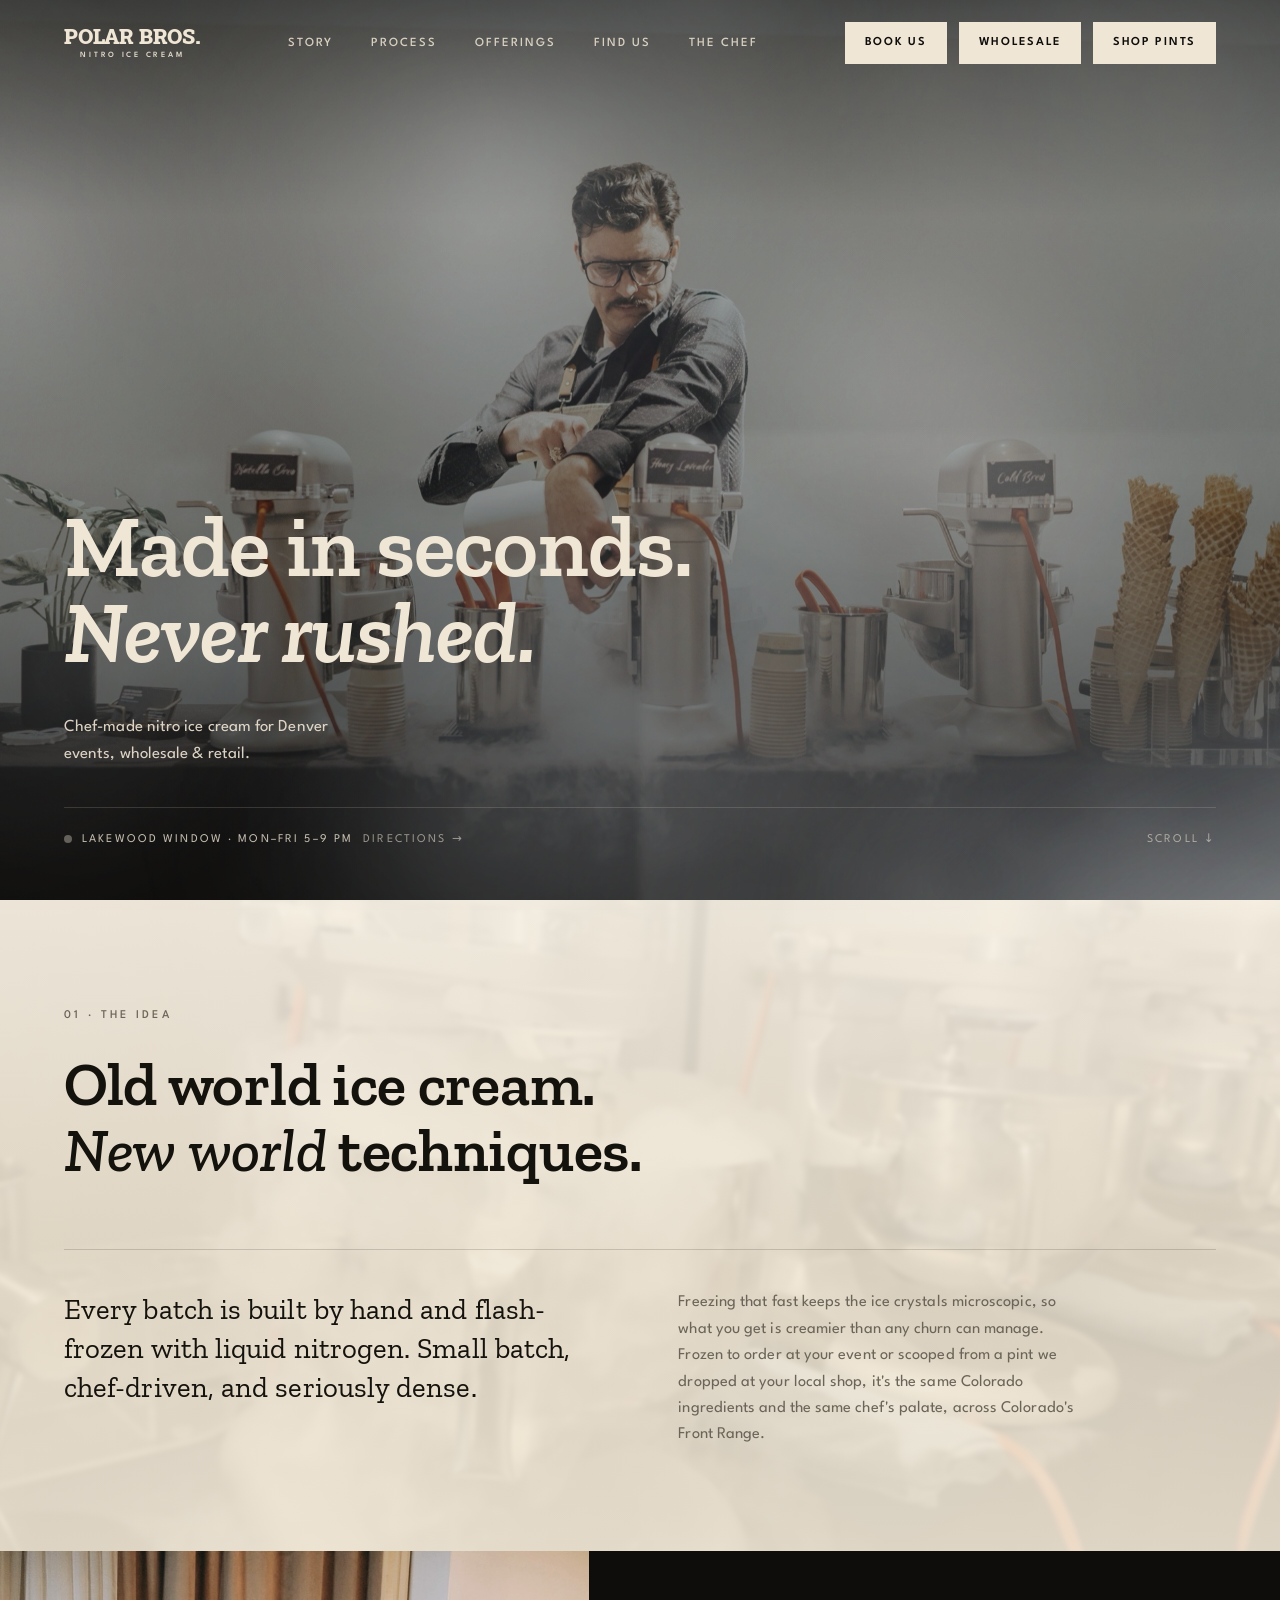
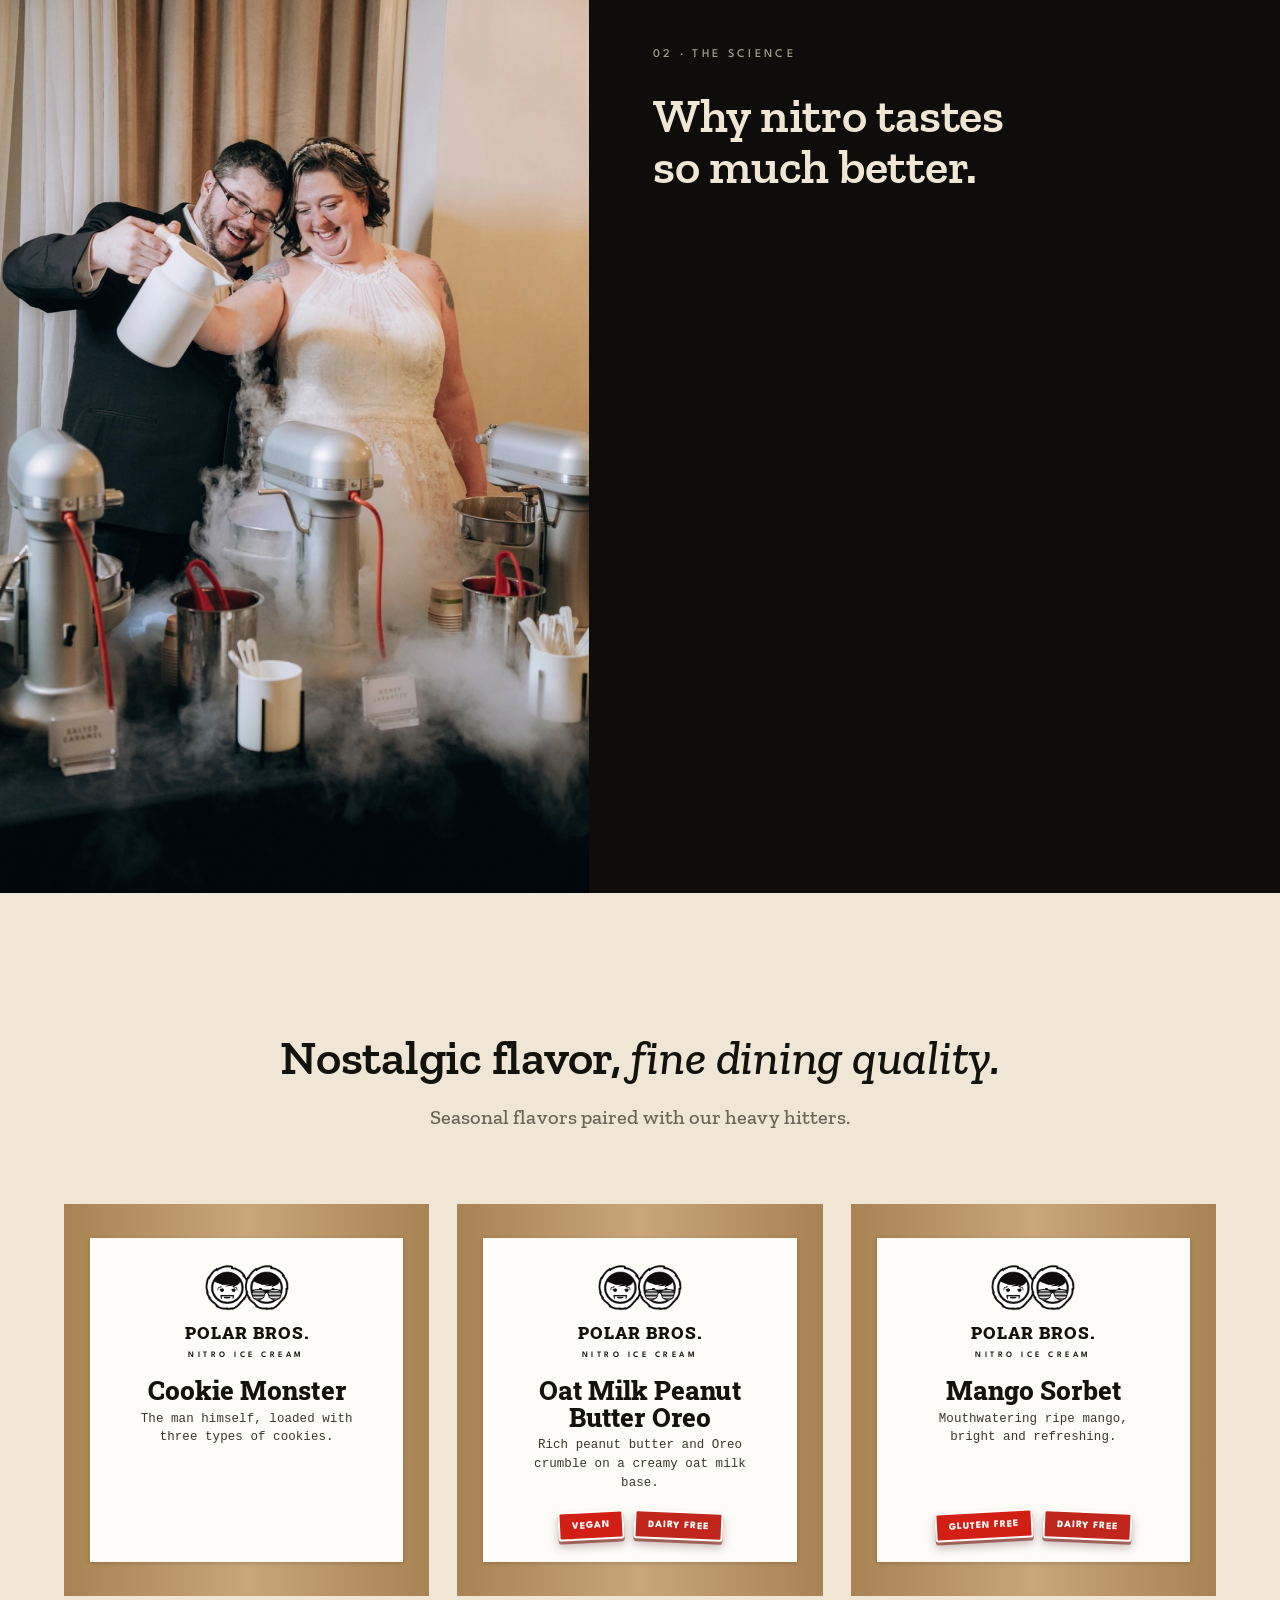
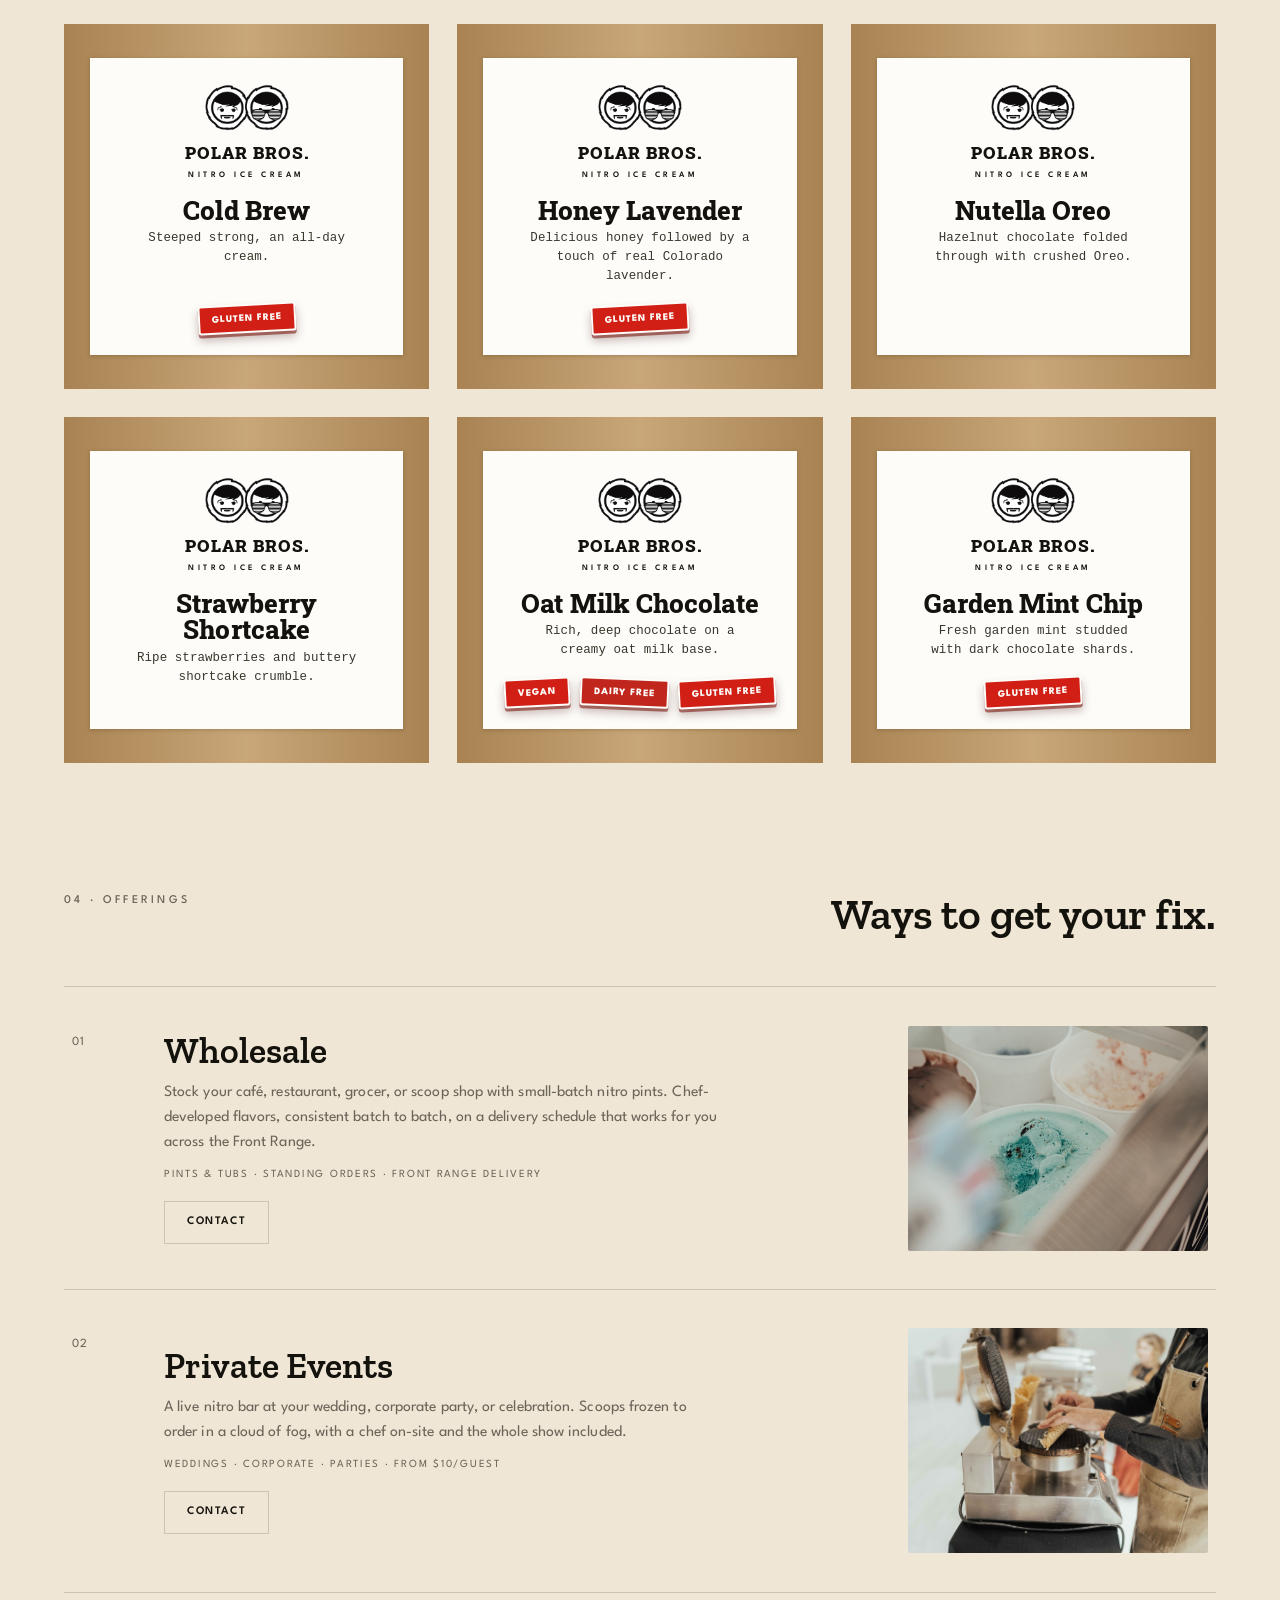
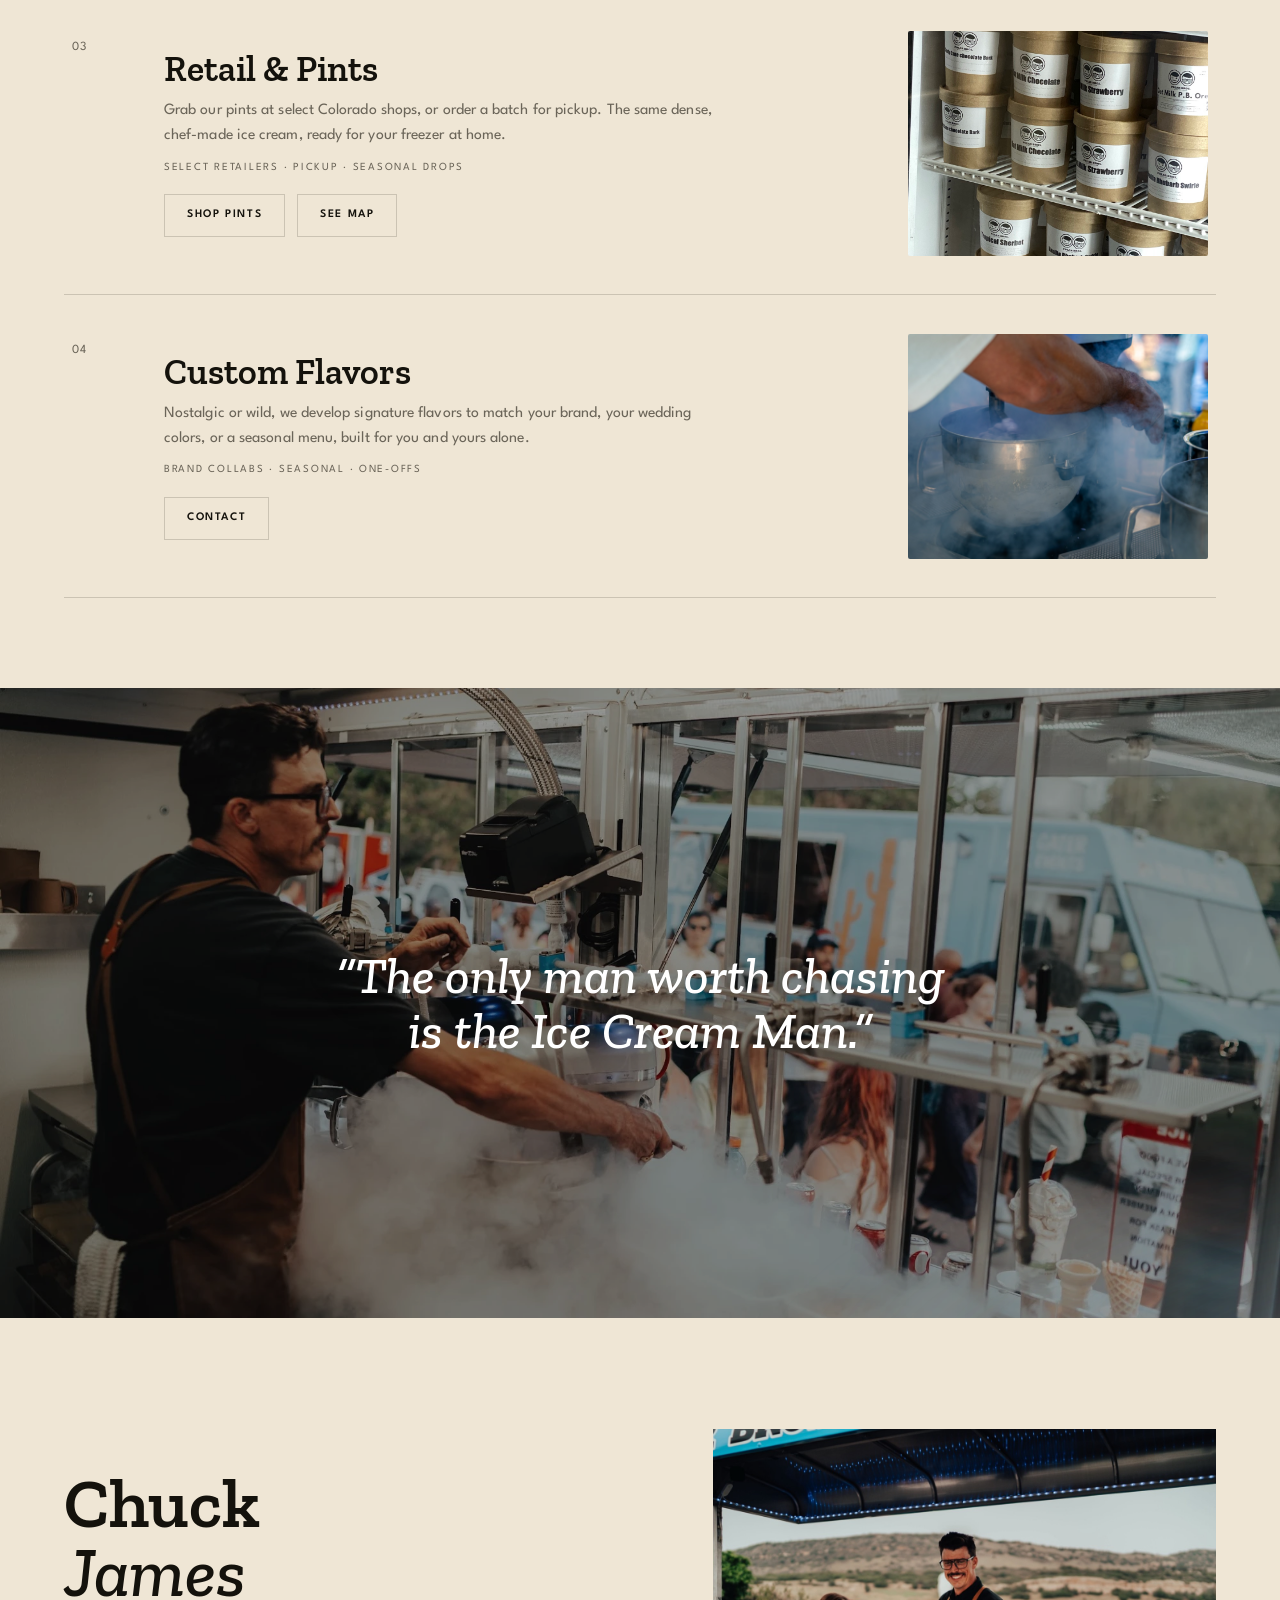
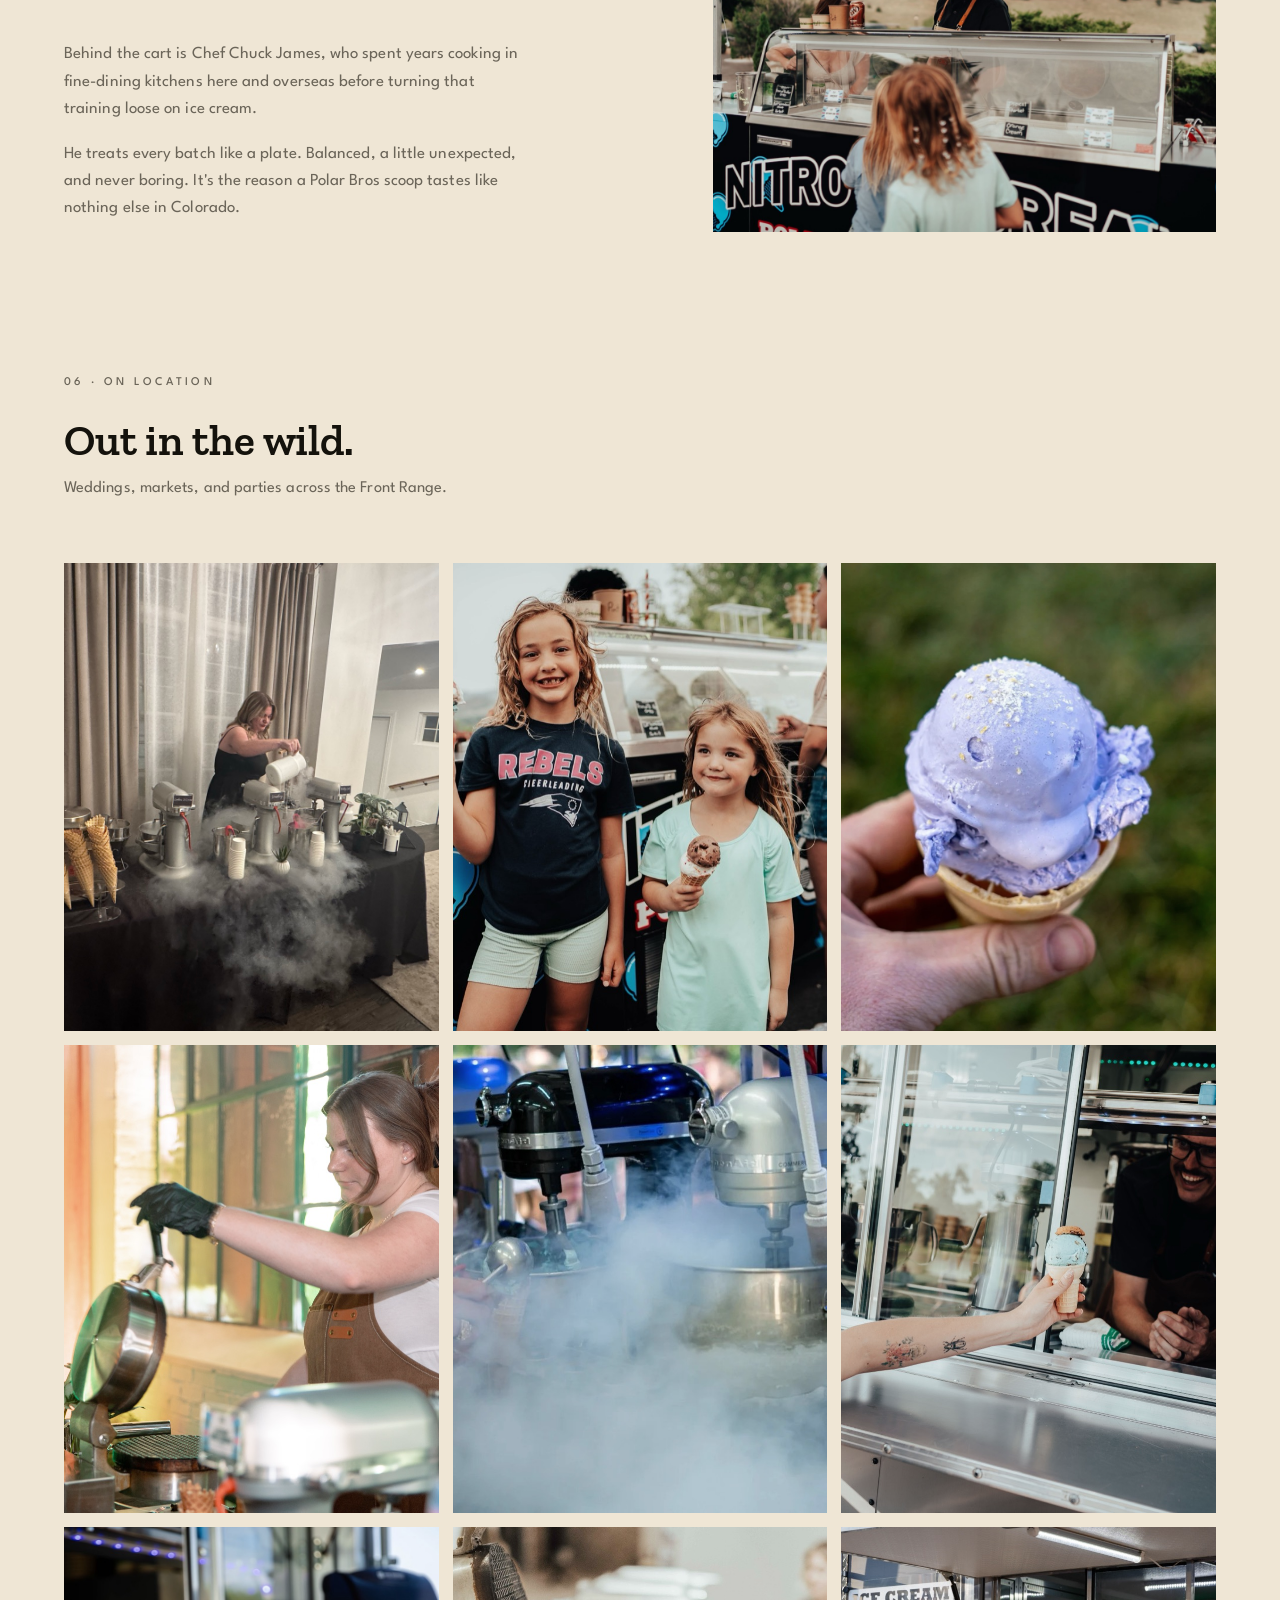
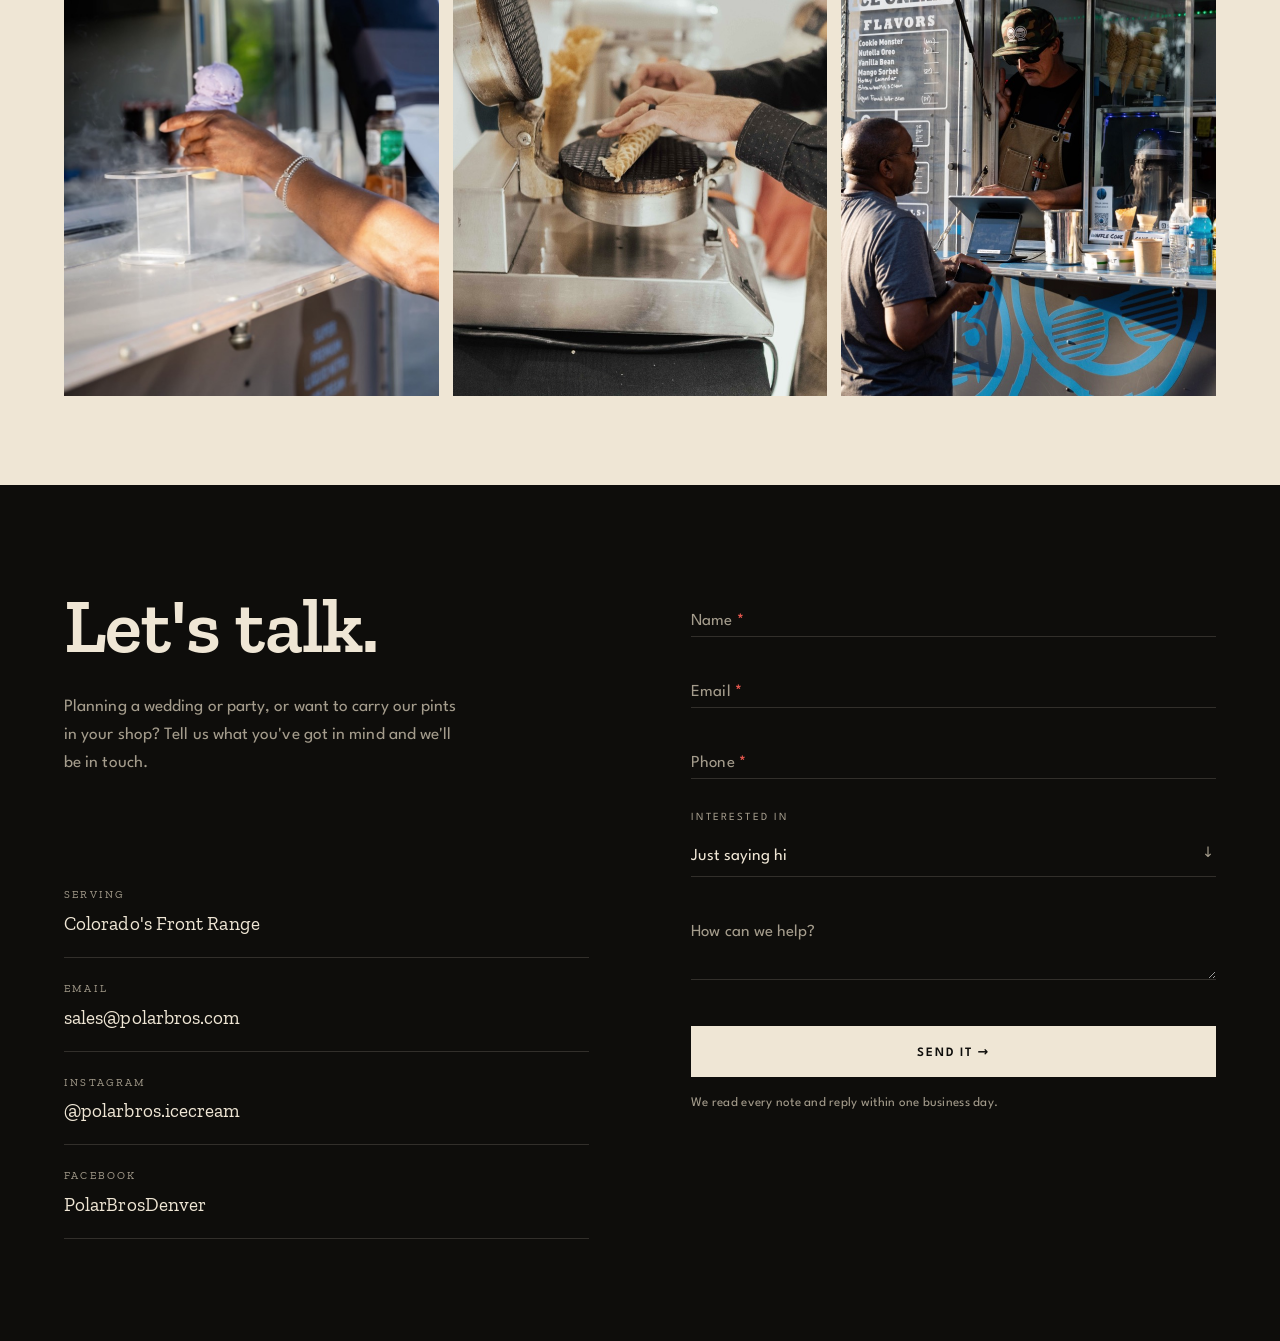
==== index.html @ 0878b95e "Lakewood window: live status bar, hero line, Find Us feature + map pin - Mobile sticky bar now shows" ====
<!DOCTYPE html>
<html lang="en">
<head>
  <meta charset="UTF-8" />
  <meta name="viewport" content="width=device-width, initial-scale=1.0" />
  <title>Polar Bros Nitro Ice Cream · Denver, Colorado</title>
  <meta name="description" content="Polar Bros crafts small-batch nitro ice cream, flash-frozen at -321° the moment you order. Old world ice cream, new world techniques. Private events, wholesale & retail across Colorado's Front Range." />
  <link rel="canonical" href="https://www.polarbros.com/" />
  <link rel="icon" href="favicon.svg" type="image/svg+xml" />

  <meta property="og:type" content="website" />
  <meta property="og:site_name" content="Polar Bros Nitro Ice Cream" />
  <meta property="og:title" content="Polar Bros Nitro Ice Cream · Denver, Colorado" />
  <meta property="og:description" content="Chef-made nitro ice cream for Denver events, wholesale & retail." />
  <meta property="og:url" content="https://www.polarbros.com/" />
  <meta property="og:image" content="https://www.polarbros.com/images/hero.jpg" />
  <meta name="twitter:card" content="summary_large_image" />
  <meta name="twitter:title" content="Polar Bros Nitro Ice Cream · Denver, Colorado" />
  <meta name="twitter:description" content="Chef-made nitro ice cream for Denver events, wholesale & retail." />
  <meta name="twitter:image" content="https://www.polarbros.com/images/hero.jpg" />

  <link rel="preconnect" href="https://fonts.googleapis.com" />
  <link rel="preconnect" href="https://fonts.gstatic.com" crossorigin />
  <link href="https://fonts.googleapis.com/css2?family=League+Spartan:wght@300..800&family=Roboto+Slab:wght@500;700;800;900&family=Zilla+Slab:ital,wght@0,400;0,500;0,600;0,700;1,400;1,500;1,700&display=swap" rel="stylesheet" />

  <link rel="stylesheet" href="styles.css" />

  <script type="application/ld+json">
  {
    "@context": "https://schema.org",
    "@type": "FoodEstablishment",
    "name": "Polar Bros Nitro Ice Cream",
    "description": "Chef-made nitro ice cream for Denver events, wholesale & retail. Small-batch, flash-frozen at -321° the moment you order.",
    "url": "https://www.polarbros.com/",
    "email": "jake@polarbros.com",
    "servesCuisine": "Ice Cream",
    "priceRange": "$$",
    "image": "https://www.polarbros.com/images/hero.jpg",
    "areaServed": [
      { "@type": "City", "name": "Denver" },
      { "@type": "AdministrativeArea", "name": "Colorado Front Range" }
    ],
    "address": {
      "@type": "PostalAddress",
      "addressLocality": "Denver",
      "addressRegion": "CO",
      "addressCountry": "US"
    },
    "sameAs": [
      "https://www.instagram.com/polarbros.icecream",
      "https://www.facebook.com/PolarBrosDenver"
    ]
  }
  </script>
</head>
<body>

  <!-- ===== NAV ===== -->
  <header class="nav" id="nav">
    <div class="nav__inner">
      <a href="#top" class="brand" aria-label="Polar Bros Nitro Ice Cream, home">
        <span class="brand__name">Polar Bros<sup>.</sup></span>
        <span class="brand__tag">Nitro Ice Cream</span>
      </a>

      <nav class="nav__links" id="navLinks">
        <a href="#story">Story</a>
        <a href="#process">Process</a>
        <a href="#offerings">Offerings</a>
        <a href="map.html">Find Us</a>
        <a href="#chef">The Chef</a>
        <a href="https://wholesale.polarbros.com/" target="_blank" rel="noopener" class="nav__links-extra">Wholesale</a>
        <a href="https://polarbrosnitroicecream.square.site/" target="_blank" rel="noopener" class="nav__links-extra">Shop Pints</a>
      </nav>

      <div class="nav__cta">
        <a href="#contact" class="nav__book">Book Us</a>
        <a href="https://wholesale.polarbros.com/" target="_blank" rel="noopener" class="nav__buy">Wholesale</a>
        <a href="https://polarbrosnitroicecream.square.site/" target="_blank" rel="noopener" class="nav__shop">Shop Pints</a>
      </div>

      <button class="nav__toggle" id="navToggle" aria-label="Toggle menu" aria-controls="navLinks" aria-expanded="false">
        <span></span><span></span>
      </button>
    </div>
  </header>

  <!-- ===== HERO ===== -->
  <section class="hero" id="top">
    <img class="hero__img" src="images/hero.jpg" onerror="this.onerror=null;this.src='images/Chuck-James.jpg';" alt="Chef Chuck James pouring liquid nitrogen into stand mixers, fog billowing across the table" width="2600" height="1756" fetchpriority="high" decoding="async" />
    <div class="hero__scrim"></div>

    <div class="hero__fog" aria-hidden="true">
      <span class="fog fog--a"></span>
      <span class="fog fog--b"></span>
      <span class="fog fog--c"></span>
      <svg class="fog fog--tex" viewBox="0 0 700 700" preserveAspectRatio="xMidYMid slice" focusable="false">
        <filter id="nitroNoise" x="-20%" y="-20%" width="140%" height="140%">
          <feTurbulence type="fractalNoise" baseFrequency="0.011 0.017" numOctaves="3" seed="11" stitchTiles="stitch" />
          <feColorMatrix type="matrix" values="0 0 0 0 1  0 0 0 0 1  0 0 0 0 1  1 0 0 0 0" />
        </filter>
        <rect width="100%" height="100%" filter="url(#nitroNoise)" />
      </svg>
    </div>

    <canvas class="hero__fx" id="fogFx" aria-hidden="true"></canvas>

    <div class="hero__foot">
      <h1 class="hero__title">
        <span class="sr-only">Polar Bros &mdash; nitro ice cream in Denver, Colorado. </span>
        Made in seconds.<br /><i>Never rushed.</i>
      </h1>
      <div class="hero__row">
        <p class="hero__lead">
          Chef-made nitro ice cream for Denver<br />events, wholesale &amp; retail.
        </p>
      </div>
      <div class="hero__meta">
        <a class="hero__window" data-window href="https://www.google.com/maps/dir/?api=1&amp;destination=790+Kipling+St%2C+Lakewood%2C+CO+80215" target="_blank" rel="noopener">
          <span class="status-dot" aria-hidden="true"></span>
          <span>Lakewood Window · Mon–Fri 5–9 PM<span class="hero__window-open"> · Open now</span></span>
          <span class="hero__window-go">Directions →</span>
        </a>
        <span class="hero__scroll">Scroll ↓</span>
      </div>
    </div>
  </section>

  <!-- ===== STORY / MANIFESTO ===== -->
  <section class="story" id="story">
    <div class="story__bg" aria-hidden="true">
      <video class="story__video" autoplay muted loop playsinline preload="metadata"
             poster="images/story-idea.jpg" tabindex="-1" disablepictureinpicture>
        <source src="images/story-idea.mp4" type="video/mp4" />
      </video>
    </div>
    <span class="kicker reveal">01 · The Idea</span>
    <h2 class="story__statement reveal">
      Old world ice cream.<br /><i>New world</i> techniques.
    </h2>
    <div class="story__grid">
      <p class="story__lead reveal">
        Every batch is built by hand and flash-frozen with liquid nitrogen.
        Small batch, chef-driven, and seriously dense.
      </p>
      <p class="reveal">
        Freezing that fast keeps the ice crystals microscopic, so what you get is
        creamier than any churn can manage. Frozen to order at your event or
        scooped from a pint we dropped at your local shop, it's the same Colorado
        ingredients and the same chef's palate, across Colorado's Front Range.
      </p>
    </div>
  </section>

  <!-- ===== PROCESS ===== -->
  <section class="process" id="process">
    <div class="process__media">
      <img src="images/process-nitro.jpg" alt="Liquid nitrogen poured into stand mixers, fog billowing over the flavor labels" width="1267" height="1900" loading="lazy" decoding="async" />
    </div>
    <div class="process__body">
      <span class="kicker kicker--light reveal">02 · The Science</span>
      <h2 class="process__title reveal">Why nitro tastes<br />so much better.</h2>
      <p class="process__intro reveal">
        It's simple physics. Liquid nitrogen meets the base at &minus;321&deg;F
        and freezes it in seconds, <i>long before</i> big, icy crystals ever get
        a chance to form.
      </p>

      <ol class="steps">
        <li class="step reveal">
          <span class="step__num">01</span>
          <div>
            <h3>Pour</h3>
            <p>Fresh base meets liquid nitrogen and the temperature drops off a cliff.</p>
          </div>
        </li>
        <li class="step reveal">
          <span class="step__num">02</span>
          <div>
            <h3>Freeze</h3>
            <p>In seconds, only microscopic ice crystals form, the secret to the texture.</p>
          </div>
        </li>
        <li class="step reveal">
          <span class="step__num">03</span>
          <div>
            <h3>Serve</h3>
            <p>The nitrogen fully evaporates. What's left is the creamiest scoop around.</p>
          </div>
        </li>
      </ol>
    </div>
  </section>

  <!-- ===== FLAVORS ===== -->
  <section class="flavors" id="flavors">
    <div class="flavors__head flavors__head--center">
      <span class="kicker reveal">03 · The Menu</span>
      <h2 class="flavors__title reveal">Nostalgic flavor, <i>fine dining quality.</i></h2>
      <p class="flavors__sub reveal">Seasonal flavors paired with our heavy hitters.</p>
    </div>

    <ul class="labels">
      <li class="label-card reveal">
        <div class="label">
          <img src="images/EB_Faces_Logo.png" width="480" height="270" alt="Polar Bros logo" class="label__logo" />
          <span class="label__brand">Polar Bros.</span>
          <span class="label__tag">Nitro Ice Cream</span>
          <h3 class="label__name">Cookie Monster</h3>
          <p class="label__desc">The man himself, loaded with three types of cookies.</p>
        </div>
      </li>
      <li class="label-card reveal">
        <div class="label">
          <img src="images/EB_Faces_Logo.png" width="480" height="270" alt="Polar Bros logo" class="label__logo" />
          <span class="label__brand">Polar Bros.</span>
          <span class="label__tag">Nitro Ice Cream</span>
          <h3 class="label__name">Oat Milk Peanut Butter Oreo</h3>
          <p class="label__desc">Rich peanut butter and Oreo crumble on a creamy oat milk base.</p>
          <ul class="label__diet">
            <li class="label__diet-tag">Vegan</li>
            <li class="label__diet-tag">Dairy Free</li>
          </ul>
        </div>
      </li>
      <li class="label-card reveal">
        <div class="label">
          <img src="images/EB_Faces_Logo.png" width="480" height="270" alt="Polar Bros logo" class="label__logo" />
          <span class="label__brand">Polar Bros.</span>
          <span class="label__tag">Nitro Ice Cream</span>
          <h3 class="label__name">Mango Sorbet</h3>
          <p class="label__desc">Mouthwatering ripe mango, bright and refreshing.</p>
          <ul class="label__diet">
            <li class="label__diet-tag">Gluten Free</li>
            <li class="label__diet-tag">Dairy Free</li>
          </ul>
        </div>
      </li>
      <li class="label-card reveal">
        <div class="label">
          <img src="images/EB_Faces_Logo.png" width="480" height="270" alt="Polar Bros logo" class="label__logo" />
          <span class="label__brand">Polar Bros.</span>
          <span class="label__tag">Nitro Ice Cream</span>
          <h3 class="label__name">Cold Brew</h3>
          <p class="label__desc">Steeped strong, an all-day cream.</p>
          <ul class="label__diet">
            <li class="label__diet-tag">Gluten Free</li>
          </ul>
        </div>
      </li>
      <li class="label-card reveal">
        <div class="label">
          <img src="images/EB_Faces_Logo.png" width="480" height="270" alt="Polar Bros logo" class="label__logo" />
          <span class="label__brand">Polar Bros.</span>
          <span class="label__tag">Nitro Ice Cream</span>
          <h3 class="label__name">Honey Lavender</h3>
          <p class="label__desc">Delicious honey followed by a touch of real Colorado lavender.</p>
          <ul class="label__diet">
            <li class="label__diet-tag">Gluten Free</li>
          </ul>
        </div>
      </li>
      <li class="label-card reveal">
        <div class="label">
          <img src="images/EB_Faces_Logo.png" width="480" height="270" alt="Polar Bros logo" class="label__logo" />
          <span class="label__brand">Polar Bros.</span>
          <span class="label__tag">Nitro Ice Cream</span>
          <h3 class="label__name">Nutella Oreo</h3>
          <p class="label__desc">Hazelnut chocolate folded through with crushed Oreo.</p>
        </div>
      </li>
      <li class="label-card reveal">
        <div class="label">
          <img src="images/EB_Faces_Logo.png" width="480" height="270" alt="Polar Bros logo" class="label__logo" />
          <span class="label__brand">Polar Bros.</span>
          <span class="label__tag">Nitro Ice Cream</span>
          <h3 class="label__name">Strawberry Shortcake</h3>
          <p class="label__desc">Ripe strawberries and buttery shortcake crumble.</p>
        </div>
      </li>
      <li class="label-card reveal">
        <div class="label">
          <img src="images/EB_Faces_Logo.png" width="480" height="270" alt="Polar Bros logo" class="label__logo" />
          <span class="label__brand">Polar Bros.</span>
          <span class="label__tag">Nitro Ice Cream</span>
          <h3 class="label__name">Oat Milk Chocolate</h3>
          <p class="label__desc">Rich, deep chocolate on a creamy oat milk base.</p>
          <ul class="label__diet">
            <li class="label__diet-tag">Vegan</li>
            <li class="label__diet-tag">Dairy Free</li>
            <li class="label__diet-tag">Gluten Free</li>
          </ul>
        </div>
      </li>
      <li class="label-card reveal">
        <div class="label">
          <img src="images/EB_Faces_Logo.png" width="480" height="270" alt="Polar Bros logo" class="label__logo" />
          <span class="label__brand">Polar Bros.</span>
          <span class="label__tag">Nitro Ice Cream</span>
          <h3 class="label__name">Garden Mint Chip</h3>
          <p class="label__desc">Fresh garden mint studded with dark chocolate shards.</p>
          <ul class="label__diet">
            <li class="label__diet-tag">Gluten Free</li>
          </ul>
        </div>
      </li>
    </ul>
  </section>

  <!-- ===== OFFERINGS INDEX ===== -->
  <section class="offerings" id="offerings">
    <div class="offerings__head">
      <span class="kicker reveal">04 · Offerings</span>
      <h2 class="offerings__title reveal">Ways to get your fix.</h2>
    </div>

    <ul class="index">
      <li class="index__row reveal">
        <span class="index__no">01</span>
        <div class="index__block">
          <h3 class="index__name">Wholesale</h3>
          <p class="index__desc">Stock your café, restaurant, grocer, or scoop shop with small-batch nitro pints. Chef-developed flavors, consistent batch to batch, on a delivery schedule that works for you across the Front Range.</p>
          <span class="index__tags">Pints &amp; tubs · Standing orders · Front Range delivery</span>
          <a href="#contact" class="index__cta" data-interest="Wholesale">Contact</a>
        </div>
        <div class="index__media">
          <img src="images/offering-wholesale.jpg" width="1065" height="1400" alt="Polar Bros nitro ice cream pints ready for wholesale delivery" loading="lazy" decoding="async" />
        </div>
      </li>
      <li class="index__row reveal">
        <span class="index__no">02</span>
        <div class="index__block">
          <h3 class="index__name">Private Events</h3>
          <p class="index__desc">A live nitro bar at your wedding, corporate party, or celebration. Scoops frozen to order in a cloud of fog, with a chef on-site and the whole show included.</p>
          <span class="index__tags">Weddings · Corporate · Parties · from $10/guest</span>
          <a href="#contact" class="index__cta" data-interest="Private Event">Contact</a>
        </div>
        <div class="index__media">
          <img src="images/offering-events.jpg" width="1400" height="933" alt="A live Polar Bros nitro ice cream bar set up at a private event" loading="lazy" decoding="async" />
        </div>
      </li>
      <li class="index__row reveal">
        <span class="index__no">03</span>
        <div class="index__block">
          <h3 class="index__name">Retail &amp; Pints</h3>
          <p class="index__desc">Grab our pints at select Colorado shops, or order a batch for pickup. The same dense, chef-made ice cream, ready for your freezer at home.</p>
          <span class="index__tags">Select retailers · Pickup · Seasonal drops</span>
          <div class="index__ctas">
            <a href="https://polarbrosnitroicecream.square.site/" target="_blank" rel="noopener" class="index__cta">Shop Pints</a>
            <a href="map.html" class="index__cta">See Map</a>
          </div>
        </div>
        <div class="index__media">
          <img src="images/offering-retail.jpg" width="1400" height="1050" alt="Polar Bros pints on the shelf at a Colorado retail shop" loading="lazy" decoding="async" />
        </div>
      </li>
      <li class="index__row reveal">
        <span class="index__no">04</span>
        <div class="index__block">
          <h3 class="index__name">Custom Flavors</h3>
          <p class="index__desc">Nostalgic or wild, we develop signature flavors to match your brand, your wedding colors, or a seasonal menu, built for you and yours alone.</p>
          <span class="index__tags">Brand collabs · Seasonal · One-offs</span>
          <a href="#contact" class="index__cta" data-interest="Custom Flavors">Contact</a>
        </div>
        <div class="index__media">
          <img src="images/offering-custom.jpg" width="1400" height="933" alt="A custom Polar Bros nitro ice cream flavor developed for a client" loading="lazy" decoding="async" />
        </div>
      </li>
    </ul>
  </section>

  <!-- ===== EXPERIENCE BAND ===== -->
  <section class="band">
    <img class="band__img" src="images/ice-cream-man.webp" width="2000" height="1333" alt="Chef Chuck James freezing a batch of nitro ice cream in a cloud of fog inside the Polar Bros truck" loading="lazy" decoding="async" />
    <div class="band__scrim"></div>
    <div class="band__fog" aria-hidden="true">
      <span class="bfog bfog--a"></span>
      <span class="bfog bfog--b"></span>
      <span class="bfog bfog--c"></span>
    </div>
    <blockquote class="band__quote reveal">
      &ldquo;The only man worth chasing<br />is the Ice Cream Man.&rdquo;
    </blockquote>
  </section>

  <!-- ===== CHEF ===== -->
  <section class="chef" id="chef">
    <div class="chef__text">
      <span class="kicker reveal">05 · The Chef</span>
      <h2 class="chef__name reveal">Chuck<br /><i>James</i></h2>
      <p class="reveal">
        Behind the cart is Chef Chuck James, who spent years cooking in
        fine-dining kitchens here and overseas before turning that training
        loose on ice cream.
      </p>
      <p class="reveal">
        He treats every batch like a plate. Balanced, a little unexpected, and
        never boring. It's the reason a Polar Bros scoop tastes like nothing else
        in Colorado.
      </p>
    </div>
    <figure class="chef__figure reveal">
      <img src="images/chef-chuck.jpg" width="1500" height="999" alt="Chef Chuck James smiling behind the Polar Bros nitro ice cream cart" loading="lazy" decoding="async" />
    </figure>
  </section>

  <!-- ===== GALLERY ===== -->
  <section class="gallery" id="gallery">
    <div class="gallery__head">
      <span class="kicker reveal">06 · On Location</span>
      <h2 class="gallery__title reveal">Out in the wild.</h2>
      <p class="gallery__lead reveal">Weddings, markets, and parties across the Front Range.</p>
    </div>

    <div class="gallery__grid">
      <figure class="gallery__item reveal">
        <img src="images/gallery-08.jpg" width="1400" height="1050" alt="The Polar Bros nitro cart at an indoor venue with liquid nitrogen fog rolling over the waffle cones" loading="lazy" decoding="async" />
      </figure>
      <figure class="gallery__item reveal">
        <img src="images/gallery-02.jpg" width="1200" height="799" alt="Two kids grinning with fresh waffle cones at a Polar Bros event" loading="lazy" decoding="async" />
      </figure>
      <figure class="gallery__item reveal">
        <img src="images/event-wedding.jpg" width="1400" height="933" alt="A scoop of honey lavender nitro ice cream in a waffle cone" loading="lazy" decoding="async" />
      </figure>
      <figure class="gallery__item reveal">
        <img src="images/gallery-09.jpg" width="1400" height="933" alt="A Polar Bros team member pressing fresh waffle cones at an event" loading="lazy" decoding="async" />
      </figure>
      <figure class="gallery__item reveal">
        <img src="images/event-fog.jpg" width="1200" height="796" alt="Liquid nitrogen fog billowing over the commercial mixers mid-service" loading="lazy" decoding="async" />
      </figure>
      <figure class="gallery__item reveal">
        <img src="images/gallery-05.jpg" width="1400" height="933" alt="Chef Chuck handing a fresh cone to a guest through the truck window" loading="lazy" decoding="async" />
      </figure>
      <figure class="gallery__item reveal">
        <img src="images/gallery-03.jpg" width="1400" height="933" alt="A guest reaching for a scoop of lavender nitro ice cream" loading="lazy" decoding="async" />
      </figure>
      <figure class="gallery__item reveal">
        <img src="images/gallery-04.jpg" width="1400" height="933" alt="Pressing a fresh waffle cone at a Polar Bros event" loading="lazy" decoding="async" />
      </figure>
      <figure class="gallery__item reveal">
        <img src="images/gallery-07.jpg" width="1400" height="933" alt="A guest ordering from the Polar Bros flavor board" loading="lazy" decoding="async" />
      </figure>
    </div>
  </section>

  <!-- ===== CONTACT ===== -->
  <section class="contact" id="contact">
    <div class="contact__head">
      <h2 class="contact__title reveal">Let's talk.</h2>
      <p class="contact__lead reveal">
        Planning a wedding or party, or want to carry our pints in your shop?
        Tell us what you've got in mind and we'll be in touch.
      </p>
    </div>

    <form class="form reveal" action="https://formsubmit.co/jake@polarbros.com" method="post">
      <input type="hidden" name="_subject" value="New Polar Bros inquiry" />
      <input type="hidden" name="_template" value="table" />
      <input type="hidden" name="_next" value="https://www.polarbros.com/thanks.html" />
      <input type="text" name="_honey" style="display:none" tabindex="-1" autocomplete="off" />
      <div class="form__field">
        <input type="text" id="name" name="Name" placeholder=" " required />
        <label for="name">Name <span class="form__req" aria-hidden="true">*</span></label>
      </div>
      <div class="form__field">
        <input type="email" id="email" name="Email" placeholder=" " required />
        <label for="email">Email <span class="form__req" aria-hidden="true">*</span></label>
      </div>
      <div class="form__field">
        <input type="tel" id="phone" name="Phone" placeholder=" " autocomplete="tel" required />
        <label for="phone">Phone <span class="form__req" aria-hidden="true">*</span></label>
      </div>
      <div class="form__field form__field--select">
        <label for="interest" class="form__label--static">Interested in</label>
        <select id="interest" name="Interest">
          <option>Wholesale</option>
          <option>Private Event</option>
          <option>Retail / Pints</option>
          <option>Custom Flavors</option>
          <option selected>Just saying hi</option>
        </select>
      </div>

      <!-- Private Events -->
      <div class="form__group" data-interest="Private Event" hidden>
        <div class="form__field form__field--select">
          <label class="form__label--static" for="ev-type">Event type</label>
          <select id="ev-type" name="Event type" data-required>
            <option value="" selected disabled>Select one</option>
            <option>Wedding</option>
            <option>Corporate</option>
            <option>Birthday</option>
            <option>Graduation</option>
            <option>Anniversary</option>
            <option>Holiday party</option>
            <option>Other</option>
          </select>
        </div>
        <div class="form__field">
          <label class="form__label--static" for="ev-date">Event date</label>
          <input type="date" id="ev-date" name="Event date" data-required />
        </div>
        <label class="form__check">
          <input type="checkbox" name="Date flexible" value="Yes" />
          <span>My date is flexible</span>
        </label>
        <div class="form__field">
          <label class="form__label--static" for="ev-guests">Estimated guest count</label>
          <input type="number" id="ev-guests" name="Guest count" min="1" inputmode="numeric" placeholder="e.g. 120" data-required />
        </div>
        <div class="form__field">
          <label class="form__label--static" for="ev-venue">Venue / location</label>
          <input type="text" id="ev-venue" name="Venue / location" placeholder="Venue name or city" data-required />
        </div>
        <div class="form__field form__field--select">
          <label class="form__label--static" for="ev-inout">Indoor or outdoor</label>
          <select id="ev-inout" name="Indoor or outdoor" data-required>
            <option value="" selected disabled>Select one</option>
            <option>Indoor</option>
            <option>Outdoor</option>
            <option>Both / not sure</option>
          </select>
        </div>
        <div class="form__field">
          <label class="form__label--static" for="ev-window">Service window <span class="form__opt">(optional)</span></label>
          <input type="text" id="ev-window" name="Service window" placeholder="e.g. 5–8pm, about 3 hours" />
        </div>
      </div>

      <!-- Wholesale -->
      <div class="form__group" data-interest="Wholesale" hidden>
        <div class="form__field">
          <label class="form__label--static" for="wh-biz">Business name</label>
          <input type="text" id="wh-biz" name="Business name" autocomplete="organization" data-required />
        </div>
        <div class="form__field">
          <label class="form__label--static" for="wh-type">Business type</label>
          <input type="text" id="wh-type" name="Business type" placeholder="Café, restaurant, grocer, scoop shop…" data-required />
        </div>
        <div class="form__field">
          <label class="form__label--static" for="wh-loc">Location / city</label>
          <input type="text" id="wh-loc" name="Location / city" data-required />
        </div>
      </div>

      <!-- Retail / Pints -->
      <div class="form__group" data-interest="Retail / Pints" hidden>
        <div class="form__field form__field--select">
          <label class="form__label--static" for="rp-need">What do you need?</label>
          <select id="rp-need" name="What do you need" data-required>
            <option value="" selected disabled>Select one</option>
            <option>Find a shop near me</option>
            <option>Order pints for pickup</option>
            <option>Bulk / party order</option>
          </select>
        </div>
        <div class="form__field">
          <label class="form__label--static" for="rp-qty">Quantity (pints) <span class="form__opt">(optional)</span></label>
          <input type="number" id="rp-qty" name="Quantity (pints)" min="1" inputmode="numeric" />
        </div>
        <div class="form__field">
          <label class="form__label--static" for="rp-date">Pickup date <span class="form__opt">(optional)</span></label>
          <input type="date" id="rp-date" name="Pickup date" />
        </div>
      </div>

      <!-- Custom Flavors -->
      <div class="form__group" data-interest="Custom Flavors" hidden>
        <div class="form__field form__field--select">
          <label class="form__label--static" for="cf-purpose">Purpose</label>
          <select id="cf-purpose" name="Purpose" data-required>
            <option value="" selected disabled>Select one</option>
            <option>Brand collab</option>
            <option>Wedding colors</option>
            <option>Seasonal menu</option>
            <option>One-off</option>
          </select>
        </div>
        <div class="form__field">
          <label class="form__label--static" for="cf-ideas">Flavor ideas / inspiration</label>
          <textarea id="cf-ideas" name="Flavor ideas" rows="3" data-required></textarea>
        </div>
        <div class="form__field">
          <label class="form__label--static" for="cf-qty">Quantity needed <span class="form__opt">(optional)</span></label>
          <input type="text" id="cf-qty" name="Quantity needed" placeholder="e.g. 40 pints, or a full event bar" />
        </div>
        <div class="form__field">
          <label class="form__label--static" for="cf-date">Needed by <span class="form__opt">(optional)</span></label>
          <input type="date" id="cf-date" name="Needed by" />
        </div>
      </div>

      <div class="form__field">
        <textarea id="message" name="Message" rows="3" placeholder=" "></textarea>
        <label for="message">How can we help?</label>
      </div>
      <button type="submit" class="btn btn--light btn--full">Send it →</button>
      <p class="form__note">We read every note and reply within one business day.</p>
    </form>

    <ul class="contact__meta reveal">
      <li><span>Serving</span>Colorado's Front Range</li>
      <li><span>Email</span><a href="mailto:sales@polarbros.com">sales@polarbros.com</a></li>
      <li><span>Instagram</span><a href="https://instagram.com/polarbros.icecream" target="_blank" rel="noopener">@polarbros.icecream</a></li>
      <li><span>Facebook</span><a href="https://www.facebook.com/PolarBrosDenver" target="_blank" rel="noopener">PolarBrosDenver</a></li>
    </ul>
  </section>

  <!-- ===== STICKY MOBILE CTA ===== -->
  <div class="mobar" data-window aria-label="Lakewood ice cream window">
    <a href="map.html#window" class="mobar__window">
      <span class="mobar__label"><span class="status-dot" aria-hidden="true"></span>Lakewood Window</span>
      <span class="mobar__status" data-window-status>Mon–Fri · 5–9 PM</span>
    </a>
    <a href="https://www.google.com/maps/dir/?api=1&amp;destination=790+Kipling+St%2C+Lakewood%2C+CO+80215" target="_blank" rel="noopener" class="mobar__btn mobar__btn--solid">Directions</a>
  </div>

  <canvas id="fogGlobal" class="fog-global" aria-hidden="true"></canvas>
  <script src="script.js"></script>
</body>
</html>
---- styles.css ----
/* ===================================================================
   POLAR BROS — Nitro Ice Cream
   Editorial · Black / White / Cream · Bold
   =================================================================== */

:root {
  --black:   #0e0d0b;
  --near:    #17150f;
  --cream:   #efe6d5;   /* warm cream */
  --cream-2: #f6f0e4;   /* lighter paper */
  --white:   #ffffff;
  --ink:     #14120c;   /* text on cream */
  --muted:   #6b6559;   /* muted on cream */
  --muted-d: #a49c8c;   /* muted on dark */
  --line:    rgba(20, 18, 12, 0.16);
  --line-d:  rgba(239, 230, 213, 0.16);

  /* Brand: Rockwell (slab) for display, League Spartan for UI/body.
     Zilla Slab loads as a web fallback where Rockwell isn't installed. */
  --serif: 'Rockwell', 'Rockwell Nova', 'Zilla Slab', Georgia, serif;
  --sans:  'League Spartan', 'Space Grotesk', system-ui, sans-serif;
  /* Heavy geometric slab for the wordmark lockup — matches the logo type. */
  --wordmark: 'Roboto Slab', 'Rockwell', 'Zilla Slab', Georgia, serif;

  --maxw: 1280px;
  --pad: clamp(20px, 5vw, 72px);
  --ease: cubic-bezier(0.22, 1, 0.36, 1);
}

* { margin: 0; padding: 0; box-sizing: border-box; }
/* Visually hidden but available to screen readers & search engines */
.sr-only {
  position: absolute !important;
  width: 1px; height: 1px;
  padding: 0; margin: -1px;
  overflow: hidden; clip: rect(0, 0, 0, 0);
  white-space: nowrap; border: 0;
}
html { scroll-behavior: smooth; }
body {
  font-family: var(--sans);
  background: var(--cream);
  color: var(--ink);
  line-height: 1.62;
  letter-spacing: 0.005em;
  -webkit-font-smoothing: antialiased;
  overflow-x: hidden;
}
a { color: inherit; text-decoration: none; }
img { display: block; max-width: 100%; height: auto; }
i { font-style: italic; }
/* keep anchored sections clear of the fixed nav bar */
section[id] { scroll-margin-top: 84px; }

/* ---------- Shared ---------- */
.kicker {
  font-family: var(--sans);
  font-size: 0.74rem;
  font-weight: 500;
  letter-spacing: 0.28em;
  text-transform: uppercase;
  color: var(--muted);
  display: inline-block;
  margin-bottom: 26px;
}
.kicker--light { color: var(--muted-d); }

.btn {
  display: inline-flex; align-items: center; justify-content: center; gap: 10px;
  font-family: var(--sans);
  font-size: 0.8rem; font-weight: 600;
  letter-spacing: 0.14em; text-transform: uppercase;
  padding: 17px 30px; border-radius: 0;
  border: 1px solid transparent; cursor: pointer;
  transition: background 0.35s var(--ease), color 0.35s var(--ease), border-color 0.35s;
}
.btn--light { background: var(--cream); color: var(--black); }
.btn--light:hover { background: var(--white); }
.btn--line-light { background: transparent; color: var(--cream); border-color: var(--line-d); }
.btn--line-light:hover { background: var(--cream); color: var(--black); border-color: var(--cream); }
.btn--dark { background: var(--black); color: var(--cream); }
.btn--dark:hover { background: var(--near); }
.btn--full { width: 100%; }

/* ---------- Nav ---------- */
.nav {
  position: fixed; inset: 0 0 auto 0; z-index: 1100;
  transition: background 0.4s var(--ease), color 0.4s, box-shadow 0.4s, backdrop-filter 0.4s;
  color: var(--cream);
}
.nav__inner {
  max-width: var(--maxw); margin: 0 auto;
  padding: 22px var(--pad);
  display: flex; align-items: center; justify-content: space-between; gap: 24px;
  transition: padding 0.4s var(--ease);
}
.nav.scrolled {
  background: rgba(239, 230, 213, 0.9);
  backdrop-filter: saturate(150%) blur(14px);
  color: var(--ink);
  box-shadow: 0 1px 0 var(--line);
}
.nav.scrolled .nav__inner { padding-top: 14px; padding-bottom: 14px; }

.brand { display: inline-flex; flex-direction: column; justify-content: center; align-items: center; text-align: center; line-height: 1; }
.brand__name {
  font-family: var(--wordmark); font-weight: 900; font-style: normal; text-transform: uppercase;
  font-size: 1.32rem; letter-spacing: -0.01em; line-height: 0.9; white-space: nowrap;
}
.brand__name sup { font-size: 1em; top: 0; vertical-align: baseline; }
.brand__tag {
  font-family: var(--sans); font-weight: 600; text-transform: uppercase;
  font-size: 0.5rem; letter-spacing: 0.34em; margin-top: 5px; opacity: 0.9;
}

.nav__links { display: flex; gap: 38px; }
.nav__links a {
  font-size: 0.78rem; font-weight: 500; letter-spacing: 0.16em; text-transform: uppercase;
  position: relative; opacity: 0.85; transition: opacity 0.25s; white-space: nowrap;
}
.nav__links .nav__links-extra { display: none; } /* only shown inside the mobile drawer */
.nav__links a::after {
  content: ''; position: absolute; left: 0; bottom: -6px; width: 0; height: 1px;
  background: currentColor; transition: width 0.35s var(--ease);
}
.nav__links a:hover { opacity: 1; }
.nav__links a:hover::after { width: 100%; }

.nav__cta { display: flex; align-items: center; gap: 12px; }
.nav__book,
.nav__buy,
.nav__shop {
  font-family: var(--sans); font-size: 0.76rem; font-weight: 600;
  letter-spacing: 0.14em; text-transform: uppercase;
  padding: 11px 20px; background: var(--cream); color: var(--black); white-space: nowrap;
  transition: background 0.35s var(--ease), color 0.35s var(--ease), transform 0.25s var(--ease);
}
.nav__book:hover,
.nav__buy:hover,
.nav__shop:hover { transform: translateY(-1px); background: var(--white); }
.nav.scrolled .nav__book,
.nav.scrolled .nav__buy,
.nav.scrolled .nav__shop { background: var(--black); color: var(--cream); }
.nav.scrolled .nav__book:hover,
.nav.scrolled .nav__buy:hover,
.nav.scrolled .nav__shop:hover { background: var(--near); }

.nav__toggle { display: none; flex-direction: column; gap: 6px; background: none; border: none; cursor: pointer; padding: 6px; }
.nav__toggle span { width: 26px; height: 1.5px; background: currentColor; transition: 0.3s var(--ease); }

/* ---------- Hero ---------- */
.hero {
  position: relative; min-height: 100vh; min-height: 100svh;
  display: flex; flex-direction: column; justify-content: flex-end;
  padding: 0 var(--pad) clamp(32px, 4vw, 56px);
  color: var(--cream); overflow: hidden;
  background: var(--black);
}
.hero__img {
  position: absolute; inset: 0; width: 100%; height: 100%;
  object-fit: cover; object-position: 50% 42%;
  filter: grayscale(0.12) contrast(1.04) brightness(0.63);
}
.hero__scrim {
  position: absolute; inset: 0;
  background:
    linear-gradient(180deg, rgba(14,13,11,0.62) 0%, rgba(14,13,11,0.10) 24%, rgba(14,13,11,0.14) 52%, rgba(14,13,11,0.9) 100%);
}
.hero__foot { position: relative; z-index: 2; }

/* ---------- Nitro fog (rolls off the bottom of the hero) ---------- */
.hero__fog {
  position: absolute; inset: 0; z-index: 1; overflow: hidden;
  pointer-events: none;
  -webkit-mask-image: linear-gradient(180deg, transparent 16%, #000 66%);
          mask-image: linear-gradient(180deg, transparent 16%, #000 66%);
}
.fog { position: absolute; will-change: transform, opacity; }
.fog--a, .fog--b, .fog--c {
  left: 50%; bottom: -20%; width: 150%; height: 75%;
  background: radial-gradient(55% 100% at 50% 100%,
    rgba(240, 245, 251, 0.5) 0%,
    rgba(224, 234, 247, 0.26) 32%,
    rgba(210, 226, 244, 0.07) 58%,
    transparent 76%);
  mix-blend-mode: screen;
}
.fog--a { filter: blur(26px); opacity: 0.85; animation: fog-a 24s ease-in-out infinite; }
.fog--b { width: 178%; height: 68%; bottom: -22%; filter: blur(40px); opacity: 0.62; animation: fog-b 32s ease-in-out infinite -9s; }
.fog--c { width: 128%; height: 56%; bottom: -10%; filter: blur(18px); opacity: 0.52; animation: fog-c 19s ease-in-out infinite -13s; }
.fog--tex {
  left: 50%; bottom: -14%; width: 160%; height: 66%;
  mix-blend-mode: screen; opacity: 0.12; filter: blur(4px);
  animation: fog-tex 46s linear infinite;
}
.hero__fx {
  position: absolute; inset: 0; z-index: 1; pointer-events: none;
  mix-blend-mode: screen; opacity: 0.5;
  -webkit-mask-image: linear-gradient(180deg, rgba(0,0,0,0.28) 0%, #000 42%);
          mask-image: linear-gradient(180deg, rgba(0,0,0,0.28) 0%, #000 42%);
}
/* Site-wide dynamic fog overlay (fixed, drifts + reacts to scroll) */
.fog-global {
  position: fixed; inset: 0; z-index: 30; pointer-events: none;
  mix-blend-mode: screen; opacity: 0.7;
}
/* Keep readable content (text + buttons) above the fog; backgrounds stay under it. */
.hero__foot,
.story > .kicker, .story__statement, .story__grid,
.process__body,
.flavors__head, .labels,
.offerings__head, .index__row,
.band__quote,
.chef__text,
.gallery__head,
.contact__head, .form, .contact__meta,
.pagehead__inner, .window-card, .stockists__map, .stockists__grid,
.footer {
  position: relative; z-index: 31;
}
@keyframes fog-a {
  0%, 100% { transform: translate(-52%, 0)   scale(1);    }
  50%      { transform: translate(-48%, -3%) scale(1.07); }
}
@keyframes fog-b {
  0%, 100% { transform: translate(-49%, 0)   scale(1.05); }
  50%      { transform: translate(-53%, -5%) scale(1.14); }
}
@keyframes fog-c {
  0%, 100% { transform: translate(-50%, 0)   scale(1);    }
  50%      { transform: translate(-47%, -6%) scale(1.1);  }
}
@keyframes fog-tex {
  0%   { transform: translate(-52%, 0)   scale(1.2);  }
  100% { transform: translate(-46%, -7%) scale(1.42); }
}
@media (prefers-reduced-motion: reduce) {
  .fog, .bfog { animation: none !important; }
  .hero__fx, .fog-global { display: none !important; }
  .story__video { display: none !important; }
}
.hero__title {
  font-family: var(--serif); font-weight: 600;
  font-size: clamp(2.5rem, 7vw, 5.4rem);
  line-height: 1.0; letter-spacing: -0.01em;
  text-transform: none;
}
.hero__row {
  display: flex; justify-content: space-between; align-items: flex-end; gap: 40px;
  margin-top: clamp(24px, 3vw, 40px); flex-wrap: wrap;
}
.hero__lead { max-width: 40ch; font-size: 1.05rem; color: rgba(239,230,213,0.9); }
.hero__meta {
  display: flex; gap: 28px; align-items: center;
  margin-top: clamp(28px, 3vw, 44px);
  padding-top: 22px; border-top: 1px solid var(--line-d);
  font-size: 0.74rem; letter-spacing: 0.18em; text-transform: uppercase;
  color: rgba(239,230,213,0.8);
}
.hero__meta .hero__scroll { margin-left: auto; opacity: 0.7; }

/* ---------- Lakewood window (live status set by script.js) ---------- */
.status-dot { display: inline-block; flex: none; width: 8px; height: 8px; border-radius: 50%; background: currentColor; opacity: 0.45; }
[data-window].is-open .status-dot { background: #4caf62; opacity: 1; box-shadow: 0 0 0 3px rgba(76, 175, 98, 0.22); }
.hero__window { display: inline-flex; align-items: center; gap: 10px; flex-wrap: wrap; }
.hero__window-open { display: none; }
.hero__window.is-open .hero__window-open { display: inline; }
.hero__window-go { opacity: 0.7; transition: opacity 0.25s; }
.hero__window:hover .hero__window-go { opacity: 1; text-decoration: underline; text-underline-offset: 4px; }

/* ---------- Story ---------- */
.story { position: relative; max-width: var(--maxw); margin: 0 auto; padding: clamp(64px, 8vw, 120px) var(--pad); }
.story__bg {
  position: absolute; inset: 0; z-index: 0; overflow: hidden;
  background: url('images/story-idea.jpg') center / cover no-repeat;
}
.story__video {
  position: absolute; inset: 0; width: 100%; height: 100%;
  object-fit: cover; object-position: 50% 55%;
  filter: grayscale(0.32) contrast(1.02) brightness(1.05) blur(2px);
  transform: scale(1.06);
}
.story__bg::after {
  content: ""; position: absolute; inset: 0;
  background: linear-gradient(180deg, rgba(246,240,228,0.9) 0%, rgba(239,230,213,0.85) 55%, rgba(239,230,213,0.92) 100%);
}
.story > .kicker, .story__statement, .story__grid { position: relative; z-index: 1; }
.story__statement {
  font-family: var(--serif); font-weight: 600;
  font-size: clamp(1.9rem, 5vw, 3.8rem); line-height: 1.1; letter-spacing: -0.005em;
  margin-bottom: clamp(36px, 5vw, 68px);
}
.story__statement i { font-weight: 500; }
.story__grid {
  display: grid; grid-template-columns: 1fr 1fr; gap: clamp(30px, 6vw, 90px);
  padding-top: 40px; border-top: 1px solid var(--line);
}
.story__lead { font-family: var(--serif); font-size: clamp(1.3rem, 2.4vw, 1.8rem); line-height: 1.35; }
.story__grid p:last-child { color: var(--muted); font-size: 1.02rem; max-width: 46ch; }

/* ---------- Process ---------- */
.process {
  background: var(--black); color: var(--cream);
  display: grid; grid-template-columns: 0.92fr 1.08fr; align-items: stretch;
}
.process__media { position: relative; min-height: 520px; overflow: hidden; }
.process__media img { position: absolute; inset: 0; width: 100%; height: 100%; object-fit: cover; filter: grayscale(0.2) contrast(1.05); }
.process__body { padding: clamp(56px, 7vw, 104px) var(--pad); }
.process__title {
  font-family: var(--serif); font-weight: 600; letter-spacing: -0.005em;
  font-size: clamp(1.85rem, 3.8vw, 3.2rem); line-height: 1.04; margin-bottom: 30px;
}
.process__intro { color: var(--muted-d); font-size: 1.08rem; max-width: 48ch; margin-bottom: 20px; }
.process__intro i { color: var(--cream); }

.steps { list-style: none; margin-top: 30px; }
.step {
  display: grid; grid-template-columns: auto 1fr; gap: 26px; align-items: baseline;
  padding: 28px 0; border-top: 1px solid var(--line-d);
}
.step:last-child { border-bottom: 1px solid var(--line-d); }
.step__num { font-family: var(--serif); font-size: 1.5rem; font-style: italic; color: var(--muted-d); }
.step h3 { font-family: var(--serif); font-weight: 500; font-size: 1.7rem; margin-bottom: 4px; }
.step p { color: var(--muted-d); font-size: 0.98rem; max-width: 42ch; }

/* ---------- Offerings index ---------- */
.offerings { max-width: var(--maxw); margin: 0 auto; padding: clamp(40px, 5vw, 72px) var(--pad) clamp(56px, 7vw, 104px); }
.offerings__head { display: flex; justify-content: space-between; align-items: flex-end; flex-wrap: wrap; gap: 20px; margin-bottom: 50px; }
.offerings__title { font-family: var(--serif); font-weight: 600; font-size: clamp(1.8rem, 3.4vw, 3rem); letter-spacing: -0.005em; line-height: 1.02; }

.index { list-style: none; border-top: 1px solid var(--line); }
.index__row {
  position: relative;
  display: grid; grid-template-columns: 56px 1fr minmax(200px, 300px);
  align-items: center; gap: clamp(16px, 3vw, 36px);
  padding: clamp(26px, 3vw, 44px) 8px;
  border-bottom: 1px solid var(--line);
}
.index__media { overflow: hidden; border-radius: 2px; }
.index__media img {
  display: block; width: 100%; aspect-ratio: 4 / 3;
  object-fit: cover;
  transition: transform 0.6s var(--ease);
}
.index__row:hover .index__media img { transform: scale(1.04); }
.index__row > * { position: relative; z-index: 1; }
.index__no { font-family: var(--sans); font-size: 0.78rem; letter-spacing: 0.1em; color: var(--muted); align-self: start; padding-top: 6px; }
.index__block { display: grid; gap: 10px; }
.index__name { font-family: var(--serif); font-weight: 600; font-size: clamp(1.45rem, 2.8vw, 2.3rem); letter-spacing: 0; line-height: 1.05; }
.index__desc { color: var(--muted); font-size: 0.98rem; max-width: 62ch; }
.index__tags { font-family: var(--sans); font-size: 0.68rem; letter-spacing: 0.16em; text-transform: uppercase; color: var(--muted); }
.index__cta {
  justify-self: start; margin-top: 8px;
  font-family: var(--sans); font-size: 0.72rem; font-weight: 600;
  letter-spacing: 0.14em; text-transform: uppercase;
  padding: 11px 22px; border: 1px solid var(--line); color: var(--ink);
  transition: background 0.3s var(--ease), color 0.3s var(--ease), border-color 0.3s;
}
.index__cta:hover { background: var(--black); color: var(--cream); border-color: var(--black); }
.index__ctas { display: flex; flex-wrap: wrap; gap: 12px; margin-top: 8px; }
.index__ctas .index__cta { margin-top: 0; }

/* ---------- Flavors ---------- */
.flavors { max-width: var(--maxw); margin: 0 auto; padding: clamp(60px, 7vw, 108px) var(--pad) clamp(40px, 5vw, 64px); }
.flavors__head { display: flex; justify-content: space-between; align-items: flex-end; flex-wrap: wrap; gap: clamp(18px, 4vw, 60px); margin-bottom: clamp(40px, 6vw, 70px); }
.flavors__title { font-family: var(--serif); font-weight: 600; font-size: clamp(1.85rem, 3.8vw, 3.2rem); line-height: 1.04; letter-spacing: -0.005em; }
.flavors__title i { font-weight: 500; }
.flavors__head--center { display: block; text-align: center; }
.flavors__sub { font-family: var(--serif); font-weight: 500; font-size: clamp(1.1rem, 1.6vw, 1.35rem); color: var(--muted); margin-top: 18px; }
.labels { list-style: none; display: grid; grid-template-columns: repeat(3, 1fr); gap: 28px; }
.label-card {
  background: #b9925f;
  background-image: linear-gradient(90deg, rgba(120,85,45,0.25), rgba(255,240,210,0.22) 50%, rgba(120,85,45,0.25));
  padding: 34px 26px; display: flex; align-items: stretch;
  transition: transform 0.4s var(--ease);
}
.label-card:nth-child(3n+1) { transform: rotate(-1.2deg); }
.label-card:nth-child(3n+2) { transform: rotate(0.8deg); }
.label-card:nth-child(3n)   { transform: rotate(-0.5deg); }
.label-card:hover { transform: rotate(0) translateY(-4px); }
.label { background: #fdfcf9; width: 100%; padding: 26px 20px 22px; text-align: center; box-shadow: 0 1px 4px rgba(60,40,15,0.25); display: flex; flex-direction: column; align-items: center; }
.label__logo { width: 84px; height: auto; margin: 0 auto 8px; }
.label__brand { display: block; font-family: var(--wordmark); font-weight: 900; font-size: 1.05rem; letter-spacing: 0.06em; text-transform: uppercase; }
.label__tag { display: block; font-size: 0.52rem; font-weight: 600; letter-spacing: 0.42em; text-transform: uppercase; margin-top: 3px; }
.label__name { font-family: var(--wordmark); font-weight: 800; font-size: 1.6rem; line-height: 1.05; margin: 14px 0 6px; }
.label__desc { font-family: 'Courier New', Courier, monospace; font-size: 0.78rem; line-height: 1.5; color: #3a362c; max-width: 30ch; margin: 0 auto; }
.label__diet { list-style: none; display: flex; flex-wrap: wrap; justify-content: center; gap: 10px; margin-top: auto; padding-top: 18px; }
.label__diet-tag {
  font-family: var(--sans); font-size: 0.62rem; font-weight: 800; letter-spacing: 0.1em; text-transform: uppercase;
  color: #fdfcf9; background: #d21f16; border: 2px solid #fdfcf9;
  padding: 5px 12px 4px; border-radius: 3px;
  box-shadow: 0 3px 0 rgba(120,15,8,0.55), 0 6px 10px rgba(60,10,5,0.28);
  transform: rotate(-3deg);
}
.label__diet-tag:nth-child(even) { transform: rotate(2.5deg); background: #c0261b; }

/* ---------- Gallery ---------- */
.gallery { max-width: var(--maxw); margin: 0 auto; padding: clamp(44px, 5vw, 72px) var(--pad) clamp(60px, 7vw, 108px); }
.gallery__head { margin-bottom: clamp(36px, 5vw, 60px); }
.gallery__title { font-family: var(--serif); font-weight: 600; font-size: clamp(1.8rem, 3.4vw, 3rem); letter-spacing: -0.005em; line-height: 1.02; margin-bottom: 14px; }
.gallery__lead { color: var(--muted); font-size: 1.02rem; }
.gallery__grid { display: grid; grid-template-columns: repeat(3, 1fr); gap: 14px; }
.gallery__item { position: relative; margin: 0; overflow: hidden; background: var(--cream-2); aspect-ratio: 4 / 5; }
.gallery__item img { width: 100%; height: 100%; object-fit: cover; filter: grayscale(0.1); transition: transform 0.6s var(--ease), filter 0.6s; }
.gallery__item:hover img { transform: scale(1.04); filter: none; }
@media (max-width: 900px) {
  .gallery__grid { grid-template-columns: repeat(2, 1fr); }
  .gallery__item:last-child:nth-child(odd) { grid-column: 1 / -1; aspect-ratio: 16 / 10; } /* 9th photo spans both columns */
  .labels { grid-template-columns: repeat(2, 1fr); }
}
@media (max-width: 560px) { .gallery__grid { gap: 8px; } .labels { grid-template-columns: 1fr; } }

/* ---------- Experience band ---------- */
.band { position: relative; height: clamp(420px, 70vh, 680px); overflow: hidden; display: flex; align-items: center; justify-content: center; text-align: center; background: var(--black); }
.band__img { position: absolute; inset: 0; width: 100%; height: 100%; object-fit: cover; object-position: 50% 40%; }
.band__scrim { position: absolute; inset: 0; background: rgba(14,13,11,0.4); }
.band__fog {
  position: absolute; inset: 0; overflow: hidden; pointer-events: none;
  -webkit-mask-image: linear-gradient(180deg, transparent 10%, #000 60%);
          mask-image: linear-gradient(180deg, transparent 10%, #000 60%);
}
.bfog {
  position: absolute; left: 50%; bottom: -20%; width: 165%; height: 82%;
  background: radial-gradient(55% 100% at 50% 100%,
    rgba(240, 245, 251, 0.5) 0%,
    rgba(224, 234, 247, 0.24) 34%,
    rgba(210, 226, 244, 0.07) 60%,
    transparent 78%);
  mix-blend-mode: screen; will-change: transform, opacity;
}
.bfog--a { filter: blur(30px); opacity: 0.62; animation: fog-a 26s ease-in-out infinite; }
.bfog--b { width: 185%; height: 66%; bottom: -26%; filter: blur(46px); opacity: 0.46; animation: fog-b 34s ease-in-out infinite -10s; }
.bfog--c { width: 130%; height: 54%; bottom: -12%; filter: blur(20px); opacity: 0.4; animation: fog-c 21s ease-in-out infinite -14s; }
.band__quote {
  position: relative; z-index: 1; color: var(--white);
  font-family: var(--serif); font-weight: 500; font-style: italic;
  font-size: clamp(1.7rem, 4vw, 3.4rem); line-height: 1.08; letter-spacing: 0;
  padding: 0 var(--pad); text-shadow: 0 2px 40px rgba(0,0,0,0.4);
}

/* ---------- Chef ---------- */
.chef {
  max-width: var(--maxw); margin: 0 auto;
  padding: clamp(64px, 8vw, 120px) var(--pad) clamp(40px, 5vw, 72px);
  display: grid; grid-template-columns: 1fr 0.9fr; gap: clamp(40px, 7vw, 100px); align-items: center;
}
.chef__name { font-family: var(--serif); font-weight: 600; font-size: clamp(2.4rem, 5.5vw, 4.6rem); line-height: 0.98; letter-spacing: -0.005em; margin-bottom: 34px; }
.chef__name i { font-weight: 500; }
.chef__text p { color: var(--muted); font-size: 1.05rem; margin-bottom: 18px; max-width: 46ch; }
.chef__figure { position: relative; }
.chef__figure img { width: 100%; aspect-ratio: 5 / 4; object-fit: cover; object-position: center; }
.chef__figure figcaption {
  margin-top: 20px; font-family: var(--serif); font-style: italic; font-size: 1.15rem; line-height: 1.4; color: var(--ink);
}
.chef__figure figcaption span { display: block; margin-top: 10px; font-family: var(--sans); font-style: normal; font-size: 0.74rem; letter-spacing: 0.18em; text-transform: uppercase; color: var(--muted); }

/* ---------- Contact ---------- */
.contact {
  background: var(--black); color: var(--cream);
  padding: clamp(64px, 8vw, 120px) var(--pad);
  display: grid; grid-template-columns: 1fr 1fr;
  grid-template-areas: "head form" "meta form";
  gap: clamp(40px, 5vw, 64px) clamp(50px, 8vw, 120px); align-items: start;
}
.contact__head { grid-area: head; }
.form { grid-area: form; }
.contact__meta { grid-area: meta; }
.contact__title { font-family: var(--serif); font-weight: 600; font-size: clamp(2.8rem, 6vw, 5.4rem); line-height: 1.0; letter-spacing: -0.01em; margin-bottom: 30px; }
.contact__lead { color: var(--muted-d); font-size: 1.08rem; max-width: 40ch; margin-bottom: 44px; }
.contact__meta { list-style: none; display: grid; gap: 22px; }
.contact__meta li { display: flex; flex-direction: column; gap: 4px; padding-bottom: 18px; border-bottom: 1px solid var(--line-d); }
.contact__meta span { font-size: 0.68rem; letter-spacing: 0.2em; text-transform: uppercase; color: var(--muted-d); }
.contact__meta a, .contact__meta li { font-family: var(--serif); font-size: 1.2rem; }
.contact__meta a:hover { text-decoration: underline; text-underline-offset: 4px; }

.form { display: grid; gap: 30px; padding-top: 8px; }
.form__field { position: relative; }
.form__field input, .form__field textarea, .form__field select {
  width: 100%; background: transparent; border: none; border-bottom: 1px solid var(--line-d);
  color: var(--cream); font-family: var(--sans); font-size: 1.05rem;
  padding: 12px 0; resize: vertical; transition: border-color 0.3s;
  color-scheme: dark;
}
.form__field select option { color: #111; }
.form__field label {
  position: absolute; left: 0; top: 12px; color: var(--muted-d);
  font-size: 1.05rem; pointer-events: none; transition: transform 0.3s var(--ease), font-size 0.3s, color 0.3s;
}
.form__field .form__label--static { position: static; display: block; margin-bottom: 10px; font-size: 0.68rem; letter-spacing: 0.2em; text-transform: uppercase; color: var(--muted-d); }
.form__note { margin-top: -14px; font-size: 0.82rem; letter-spacing: 0.02em; color: var(--muted-d); }
.form__field--select { position: relative; }
.form__field--select select { appearance: none; -webkit-appearance: none; padding-right: 26px; cursor: pointer; }
.form__field--select::after { content: '↓'; position: absolute; right: 2px; bottom: 12px; pointer-events: none; color: var(--muted-d); font-size: 0.9rem; }
.form__field input:focus, .form__field textarea:focus, .form__field select:focus { outline: none; border-color: var(--cream); }
.form__field input:focus + label,
.form__field input:not(:placeholder-shown) + label,
.form__field textarea:focus + label,
.form__field textarea:not(:placeholder-shown) + label {
  transform: translateY(-24px); font-size: 0.68rem; letter-spacing: 0.18em; text-transform: uppercase; color: var(--muted-d);
}
.form .btn { margin-top: 6px; }

/* Dynamic per-interest field groups */
.form__group { display: grid; gap: 30px; }
.form__group[hidden] { display: none; }
.form__opt { text-transform: none; letter-spacing: 0; color: var(--muted-d); font-size: 0.85em; }
.form__req { color: #e2564d; font-weight: 700; }
.form__check {
  position: static; display: flex; align-items: center; gap: 10px; margin-top: -14px;
  font-size: 0.92rem; color: var(--muted-d); cursor: pointer;
}
.form__check input { width: 16px; height: 16px; padding: 0; accent-color: var(--cream); color-scheme: dark; cursor: pointer; }

/* ---------- Footer ---------- */
.footer { background: var(--cream-2); padding: clamp(48px, 6vw, 84px) var(--pad) 40px; }
.footer__logo { width: clamp(84px, 10vw, 120px); height: auto; margin-bottom: 28px; }
.footer__mark { display: inline-block; text-align: center; margin-bottom: 60px; }
.footer__word {
  font-family: var(--wordmark); font-weight: 900; font-style: normal; text-transform: uppercase;
  font-size: clamp(2.4rem, 10vw, 7.5rem); line-height: 0.9; letter-spacing: -0.02em;
  display: block; color: var(--ink);
}
.footer__word sup { font-size: 1em; top: 0; vertical-align: baseline; }
.footer__tag {
  font-family: var(--sans); font-weight: 600; text-transform: uppercase;
  font-size: clamp(0.7rem, 1.6vw, 1.05rem); letter-spacing: 0.42em;
  display: block; margin-top: 14px; color: var(--muted);
}
.footer__cols { display: grid; grid-template-columns: repeat(2, auto) 1fr; gap: 40px; padding-bottom: 44px; border-bottom: 1px solid var(--line); }
.footer__cols nav { display: flex; flex-direction: column; gap: 12px; }
.footer__cols nav span { font-size: 0.68rem; letter-spacing: 0.2em; text-transform: uppercase; color: var(--muted); margin-bottom: 6px; }
.footer__cols nav a { font-size: 0.98rem; transition: opacity 0.25s; }
.footer__cols nav a:hover { opacity: 0.6; }
.footer__note { justify-self: end; max-width: 34ch; text-align: right; color: var(--muted); font-size: 0.95rem; }
.footer__base { display: flex; justify-content: space-between; gap: 20px; padding-top: 26px; font-size: 0.74rem; letter-spacing: 0.14em; text-transform: uppercase; color: var(--muted); flex-wrap: wrap; }

/* ---------- Page header (interior pages) ---------- */
.pagehead { background: var(--black); color: var(--cream); padding: clamp(140px, 16vw, 220px) var(--pad) clamp(60px, 8vw, 100px); }
.pagehead__inner { max-width: var(--maxw); margin: 0 auto; }
.pagehead__title { font-family: var(--serif); font-weight: 600; font-size: clamp(2.6rem, 7vw, 5rem); line-height: 1.0; letter-spacing: -0.01em; margin-bottom: 20px; }
.pagehead__lead { color: var(--muted-d); font-size: 1.08rem; max-width: 48ch; }

/* ---------- Stockists (map page) ---------- */
.stockists { max-width: var(--maxw); margin: 0 auto; padding: clamp(70px, 9vw, 120px) var(--pad) clamp(80px, 10vw, 140px); }
.stockists__map { position: relative; z-index: 0; width: 100%; aspect-ratio: 16 / 9; border: 1px solid var(--line); margin-bottom: clamp(44px, 6vw, 72px); background: var(--cream-2); overflow: hidden; }
.stockists__map iframe { width: 100%; height: 100%; border: 0; display: block; }
.stockists__map-empty { width: 100%; height: 100%; display: flex; align-items: center; justify-content: center; text-align: center; color: var(--muted); font-size: 0.9rem; letter-spacing: 0.02em; padding: 24px; }
#map { width: 100%; height: 100%; background: var(--cream-2); }
#map .pb-pin span {
  display: block; width: 16px; height: 16px; border-radius: 50%;
  background: var(--black); border: 3px solid var(--cream);
  box-shadow: 0 1px 4px rgba(0, 0, 0, 0.35);
}
#map .pb-pin--home span {
  width: 22px; height: 22px; background: var(--cream); border: 6px solid var(--black);
  box-shadow: 0 0 0 2px var(--cream), 0 2px 6px rgba(0, 0, 0, 0.4);
}
#map .pb-pin--home em {
  position: absolute; left: 30px; top: 50%; transform: translateY(-50%); white-space: nowrap;
  font-style: normal; font-family: var(--sans); font-size: 0.64rem; font-weight: 700;
  letter-spacing: 0.14em; text-transform: uppercase; background: var(--black); color: var(--cream); padding: 4px 8px;
}
.leaflet-popup-content { font-family: var(--sans); font-size: 0.9rem; line-height: 1.45; color: var(--ink); }
.leaflet-popup-content strong { font-family: var(--serif); font-weight: 600; font-size: 1rem; }
.leaflet-popup-content a { color: var(--ink); text-decoration: underline; text-underline-offset: 2px; }
.leaflet-container { font-family: var(--sans); }
.stockists__grid { list-style: none; display: grid; grid-template-columns: repeat(3, 1fr); gap: 0 clamp(30px, 5vw, 70px); border-top: 1px solid var(--line); }
.place { padding: clamp(24px, 2.6vw, 34px) 0; border-bottom: 1px solid var(--line); }
.place__city { font-family: var(--sans); font-size: 0.68rem; letter-spacing: 0.2em; text-transform: uppercase; color: var(--muted); margin-bottom: 12px; }
.place__name { font-family: var(--serif); font-weight: 600; font-size: 1.4rem; line-height: 1.12; margin-bottom: 8px; }
.place__addr { color: var(--muted); font-size: 0.95rem; line-height: 1.5; }
.place__addr a { text-decoration: underline; text-underline-offset: 3px; }
@media (max-width: 900px) { .stockists__grid { grid-template-columns: 1fr 1fr; } }
@media (max-width: 560px) { .stockists__grid { grid-template-columns: 1fr; } .stockists__map { aspect-ratio: 1 / 1; } }

/* Featured: our own Lakewood window (map page) */
.window-card {
  display: grid; grid-template-columns: minmax(0, 5fr) minmax(0, 7fr);
  gap: clamp(28px, 5vw, 72px); align-items: center; margin-bottom: clamp(56px, 7vw, 96px);
  scroll-margin-top: 110px; /* clear the fixed nav when jumped to via #window */
}
.window-card__media { margin: 0; overflow: hidden; aspect-ratio: 4 / 5; background: var(--cream-2); }
.window-card__media img { width: 100%; height: 100%; object-fit: cover; object-position: 50% 35%; }
.window-card__title { font-family: var(--serif); font-weight: 600; font-size: clamp(1.9rem, 3.6vw, 3rem); line-height: 1.04; margin: 14px 0 16px; }
.window-card__title i { font-weight: 500; }
.window-card__lead { color: var(--muted); max-width: 46ch; margin-bottom: 26px; }
.window-card__facts {
  display: grid; grid-template-columns: repeat(2, auto); justify-content: start; gap: 0 clamp(28px, 4vw, 56px);
  padding: 18px 0; margin: 0 0 20px; border-top: 1px solid var(--line); border-bottom: 1px solid var(--line);
}
.window-card__facts dt { font-size: 0.68rem; letter-spacing: 0.2em; text-transform: uppercase; color: var(--muted); margin-bottom: 6px; }
.window-card__facts dd { font-family: var(--serif); font-size: 1.15rem; margin: 0; }
.window-card__status { display: flex; align-items: center; gap: 10px; font-size: 0.92rem; margin-bottom: 14px; }
@media (max-width: 760px) {
  .window-card { grid-template-columns: 1fr; }
  .window-card__media { aspect-ratio: 4 / 3; }
  .window-card__media img { object-position: 50% 4%; } /* keep the NITRO ICE CREAM sign in frame */
  .window-card__facts { grid-template-columns: 1fr 1fr; }
}

/* ---------- Reveal ---------- */
.reveal { opacity: 0; transform: translateY(24px); transition: opacity 0.9s var(--ease), transform 0.9s var(--ease); }
.reveal.visible { opacity: 1; transform: none; }
@media (prefers-reduced-motion: reduce) {
  .reveal { opacity: 1; transform: none; transition: none; }
}

/* ---------- Responsive ---------- */
@media (max-width: 960px) {
  .process { grid-template-columns: 1fr; }
  .process__media { min-height: 60vh; }
  .chef { grid-template-columns: 1fr; }
  .chef__figure { max-width: 460px; }
  .contact { grid-template-columns: 1fr; grid-template-areas: "head" "form" "meta"; }
  .contact__meta { margin-top: 8px; }
  .footer__cols { grid-template-columns: 1fr 1fr; }
  .footer__note { grid-column: 1 / -1; justify-self: start; text-align: left; }
  .index__row { grid-template-columns: 36px 1fr; align-items: start; }
  .index__media { grid-column: 2; margin-top: 18px; max-width: 460px; }
}

/* Tablet & small laptop: section links move into the slide-out drawer; CTA buttons stay in the bar. */
@media (max-width: 1200px) {
  .nav__links {
    display: none;
    position: fixed; inset: 0 0 0 auto; width: min(82vw, 340px); height: 100vh;
    background: var(--black); color: var(--cream);
    flex-direction: column; justify-content: center; gap: 30px; padding: 48px;
    transform: translateX(100%); transition: transform 0.45s var(--ease);
  }
  .nav__links.open { display: flex; transform: none; }
  .nav__links a { font-size: 1rem; }
  .nav__toggle { display: flex; z-index: 101; margin-left: 18px; }
  .nav__toggle.active span:nth-child(1) { transform: translateY(4px) rotate(45deg); }
  .nav__toggle.active span:nth-child(2) { transform: translateY(-4px) rotate(-45deg); }
}

/* Phones: Book Us is the headline button; Wholesale + Shop Pints move into the drawer. */
@media (max-width: 760px) {
  .nav__buy, .nav__shop { display: none; }
  .nav__links .nav__links-extra { display: inline; }
}
@media (max-width: 400px) {
  .brand__name { font-size: 1.12rem; }
  .nav__book { padding: 10px 12px; letter-spacing: 0.1em; }
  .nav__toggle { margin-left: 8px; }
}

@media (max-width: 640px) {
  .story__grid { grid-template-columns: 1fr; }
  .hero__row { flex-direction: column; align-items: flex-start; gap: 26px; }
  .hero__meta { flex-wrap: wrap; gap: 16px 22px; }
  .hero__meta .hero__scroll, .hero__meta .hero__window { display: none; } /* phones get the window in the sticky bar */
  .footer__cols { grid-template-columns: 1fr; }
}

/* ---------- Sticky mobile CTA bar ---------- */
.mobar { display: none; }
@media (max-width: 640px) {
  .mobar {
    display: grid; grid-template-columns: minmax(0, 1fr) auto; align-items: center; gap: 14px;
    position: fixed; left: 0; right: 0; bottom: 0; z-index: 90;
    padding: 10px 14px calc(10px + env(safe-area-inset-bottom));
    background: rgba(14, 13, 11, 0.92);
    backdrop-filter: blur(10px);
    border-top: 1px solid rgba(239, 230, 213, 0.14);
  }
  .mobar__btn {
    display: flex; align-items: center; justify-content: center;
    height: 46px; border-radius: 3px;
    font-family: var(--sans); font-weight: 600; font-size: 0.8rem;
    letter-spacing: 0.12em; text-transform: uppercase;
  }
  .mobar__btn { padding: 0 22px; }
  .mobar__window { display: flex; flex-direction: column; gap: 3px; min-width: 0; color: var(--cream); padding-left: 4px; }
  .mobar__label { display: flex; align-items: center; gap: 8px; font-size: 0.64rem; font-weight: 600; letter-spacing: 0.18em; text-transform: uppercase; opacity: 0.7; }
  .mobar__status { font-family: var(--serif); font-size: 1rem; line-height: 1.2; white-space: nowrap; overflow: hidden; text-overflow: ellipsis; }
  .mobar__btn--ghost { color: var(--cream); border: 1px solid rgba(239, 230, 213, 0.4); }
  .mobar__btn--solid { background: var(--cream); color: var(--black); }
  /* keep the last section clear of the fixed bar */
  .contact { padding-bottom: calc(clamp(64px, 8vw, 120px) + 76px); }
  .footer { padding-bottom: calc(clamp(48px, 6vw, 84px) + 64px); }
}
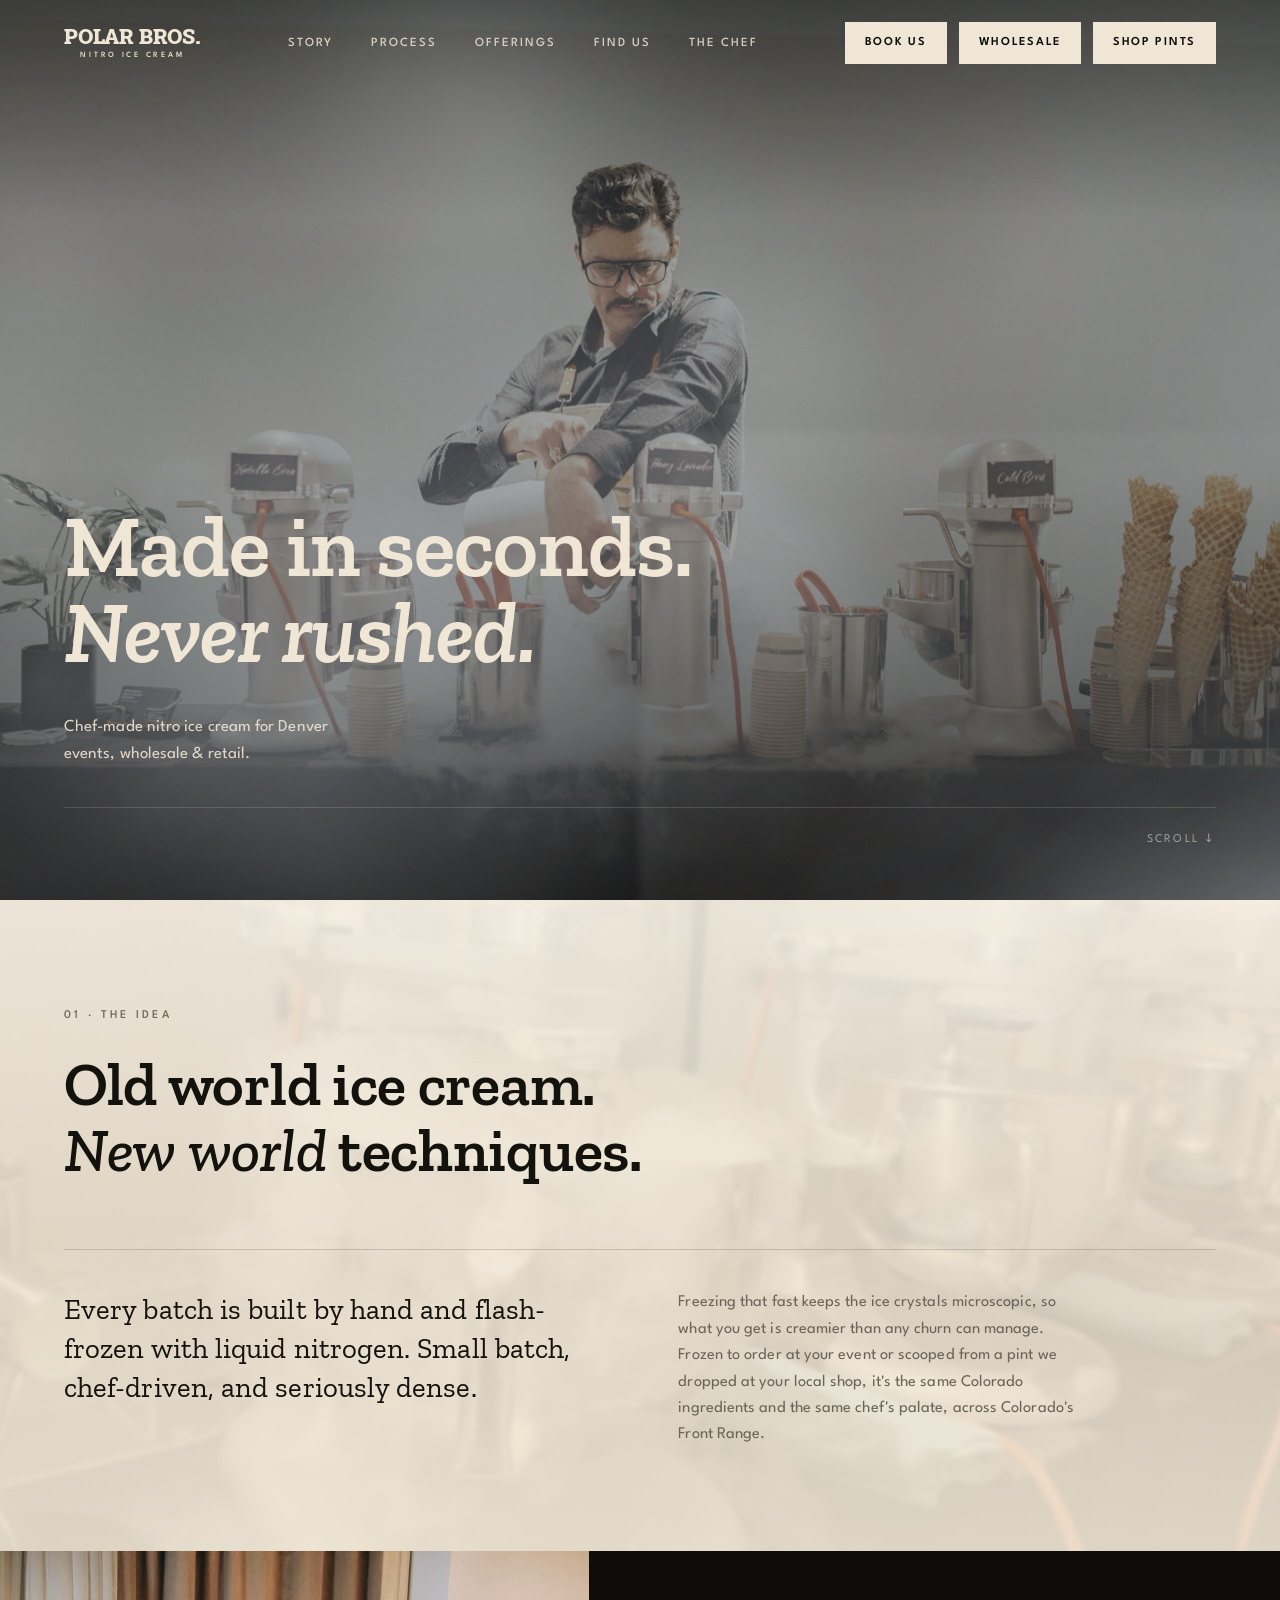
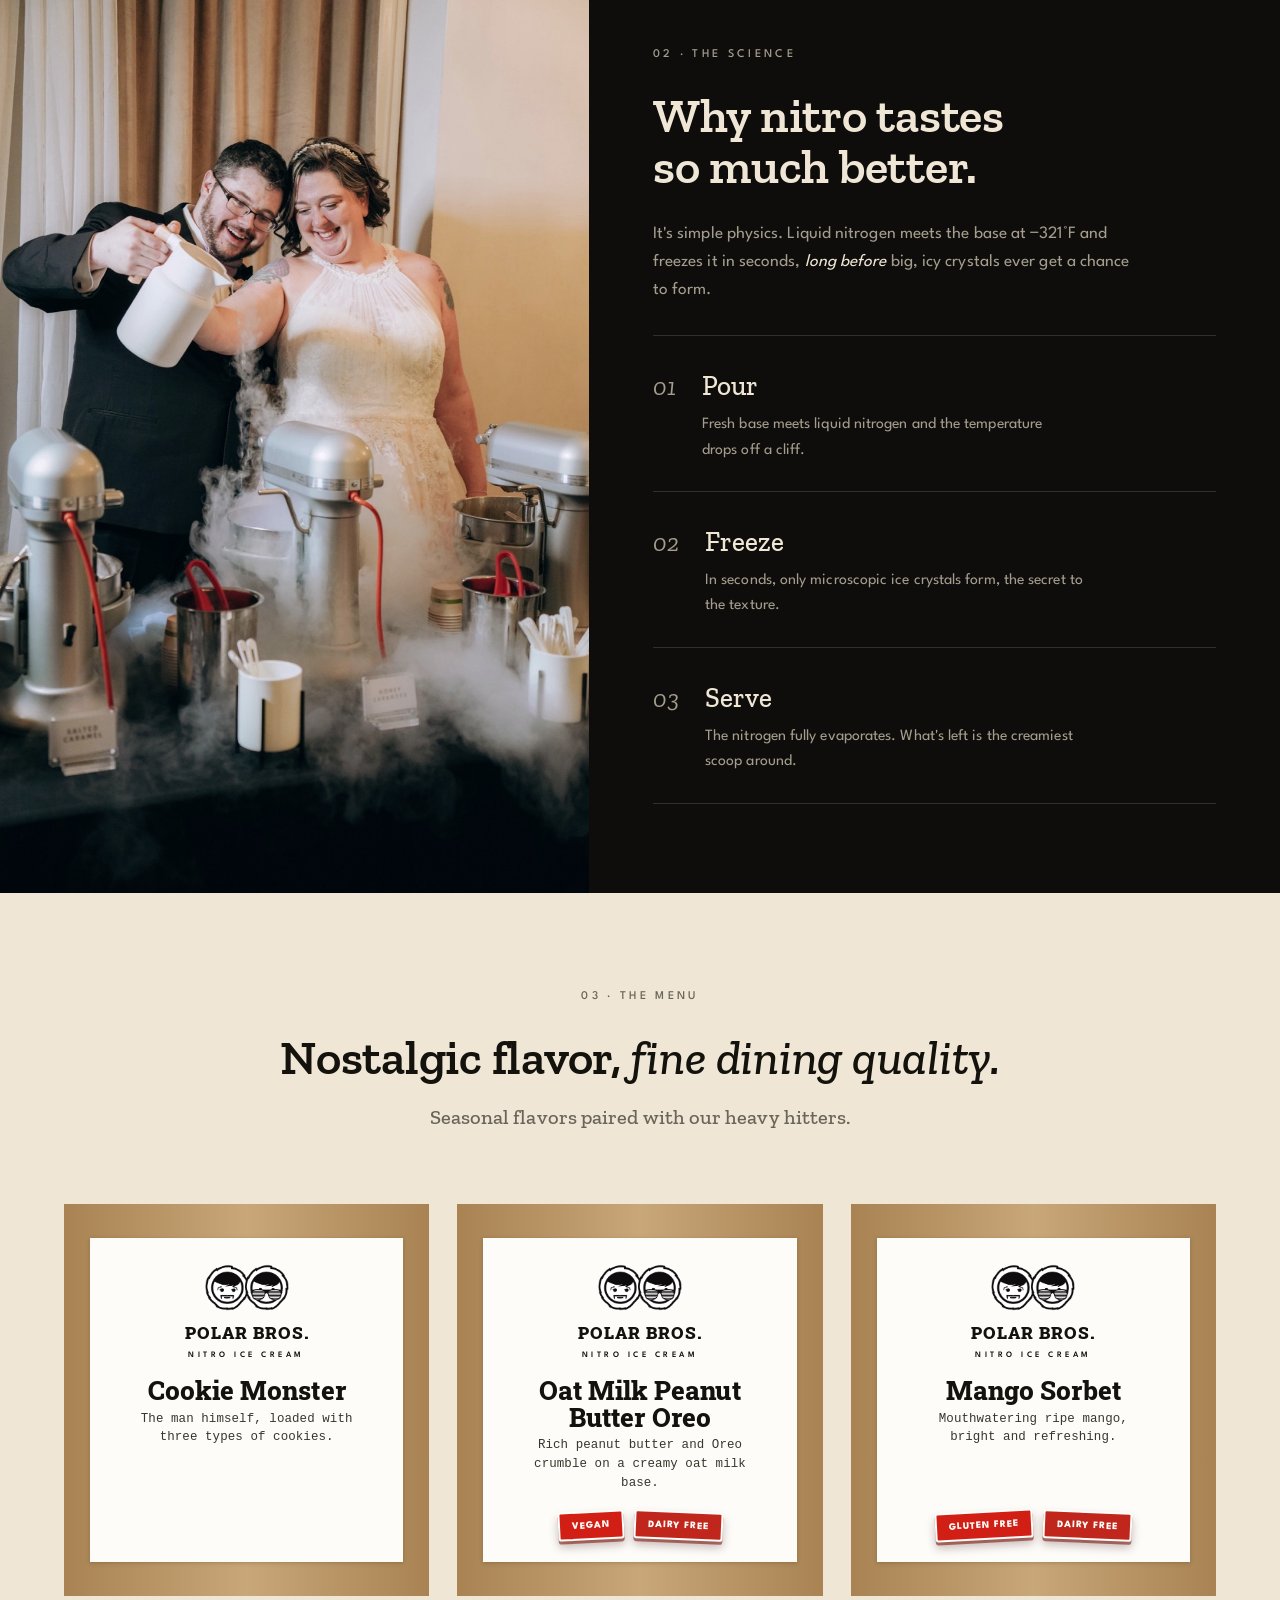
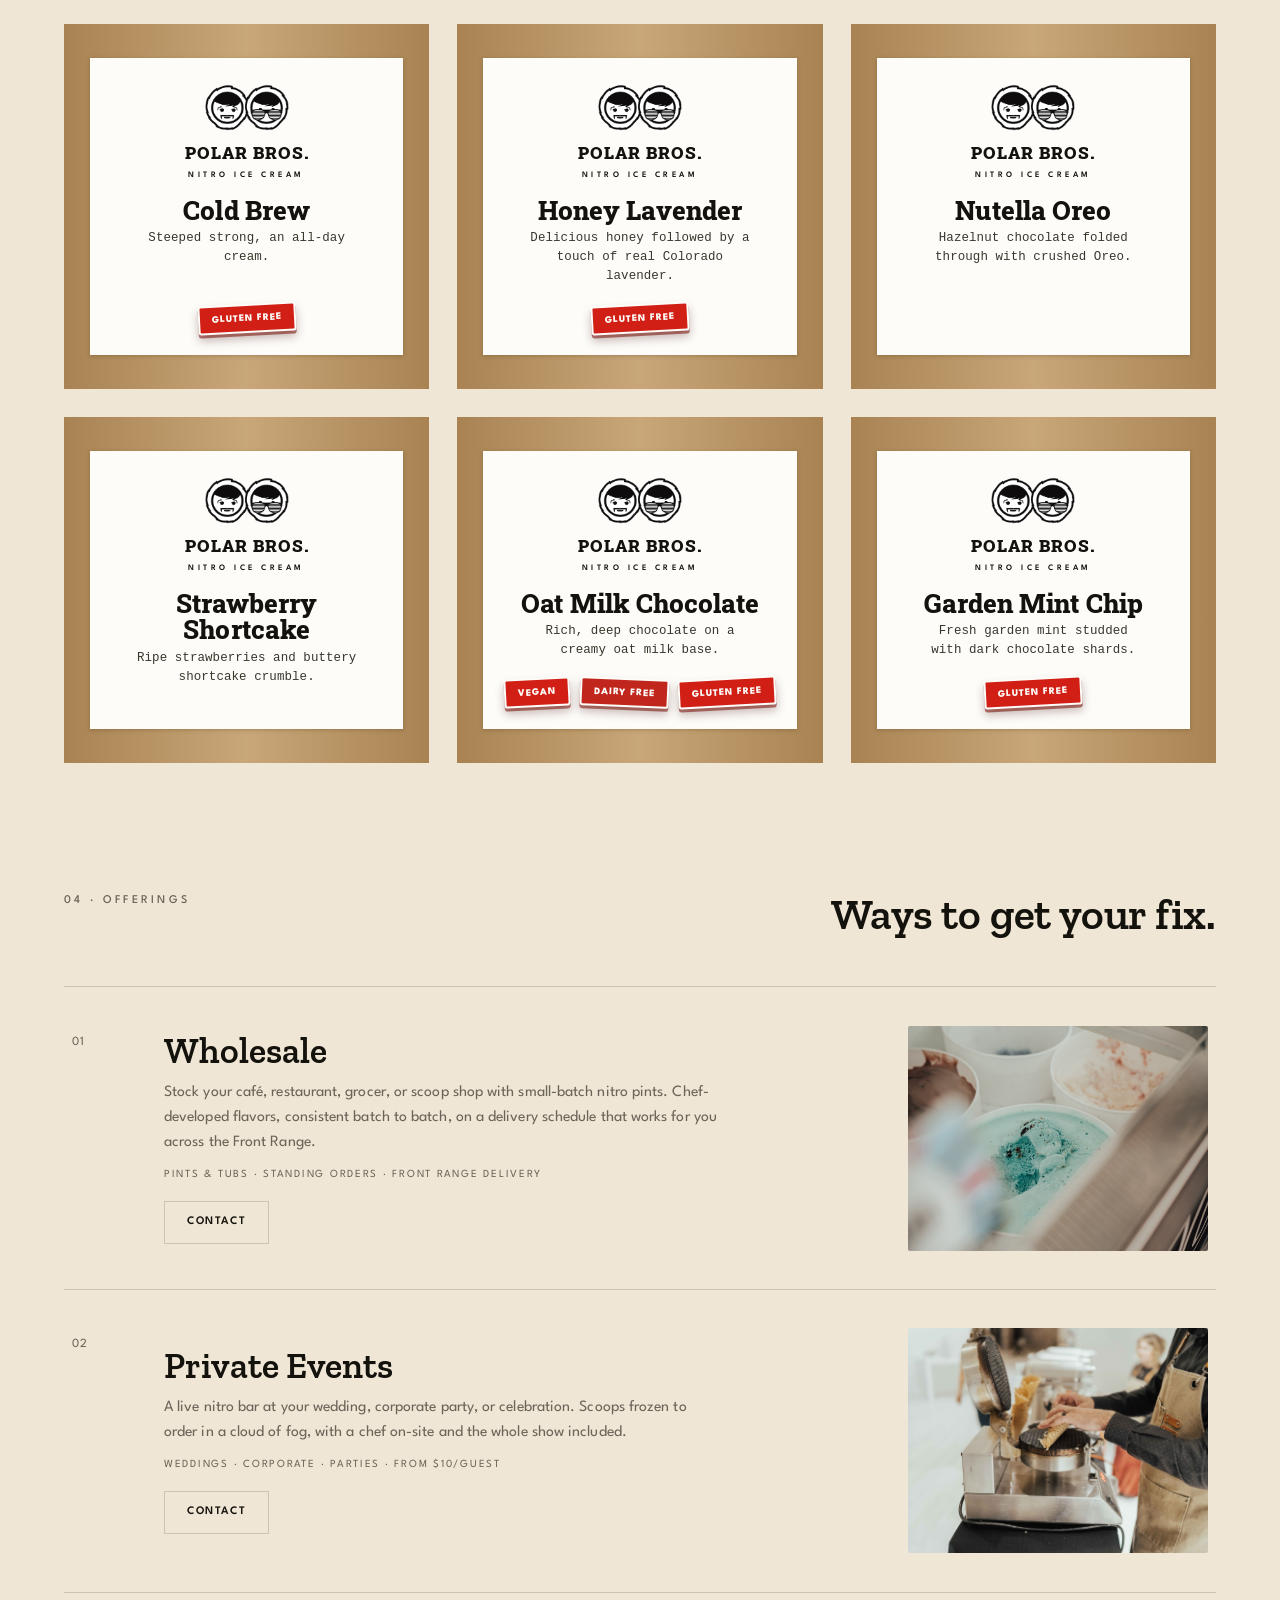
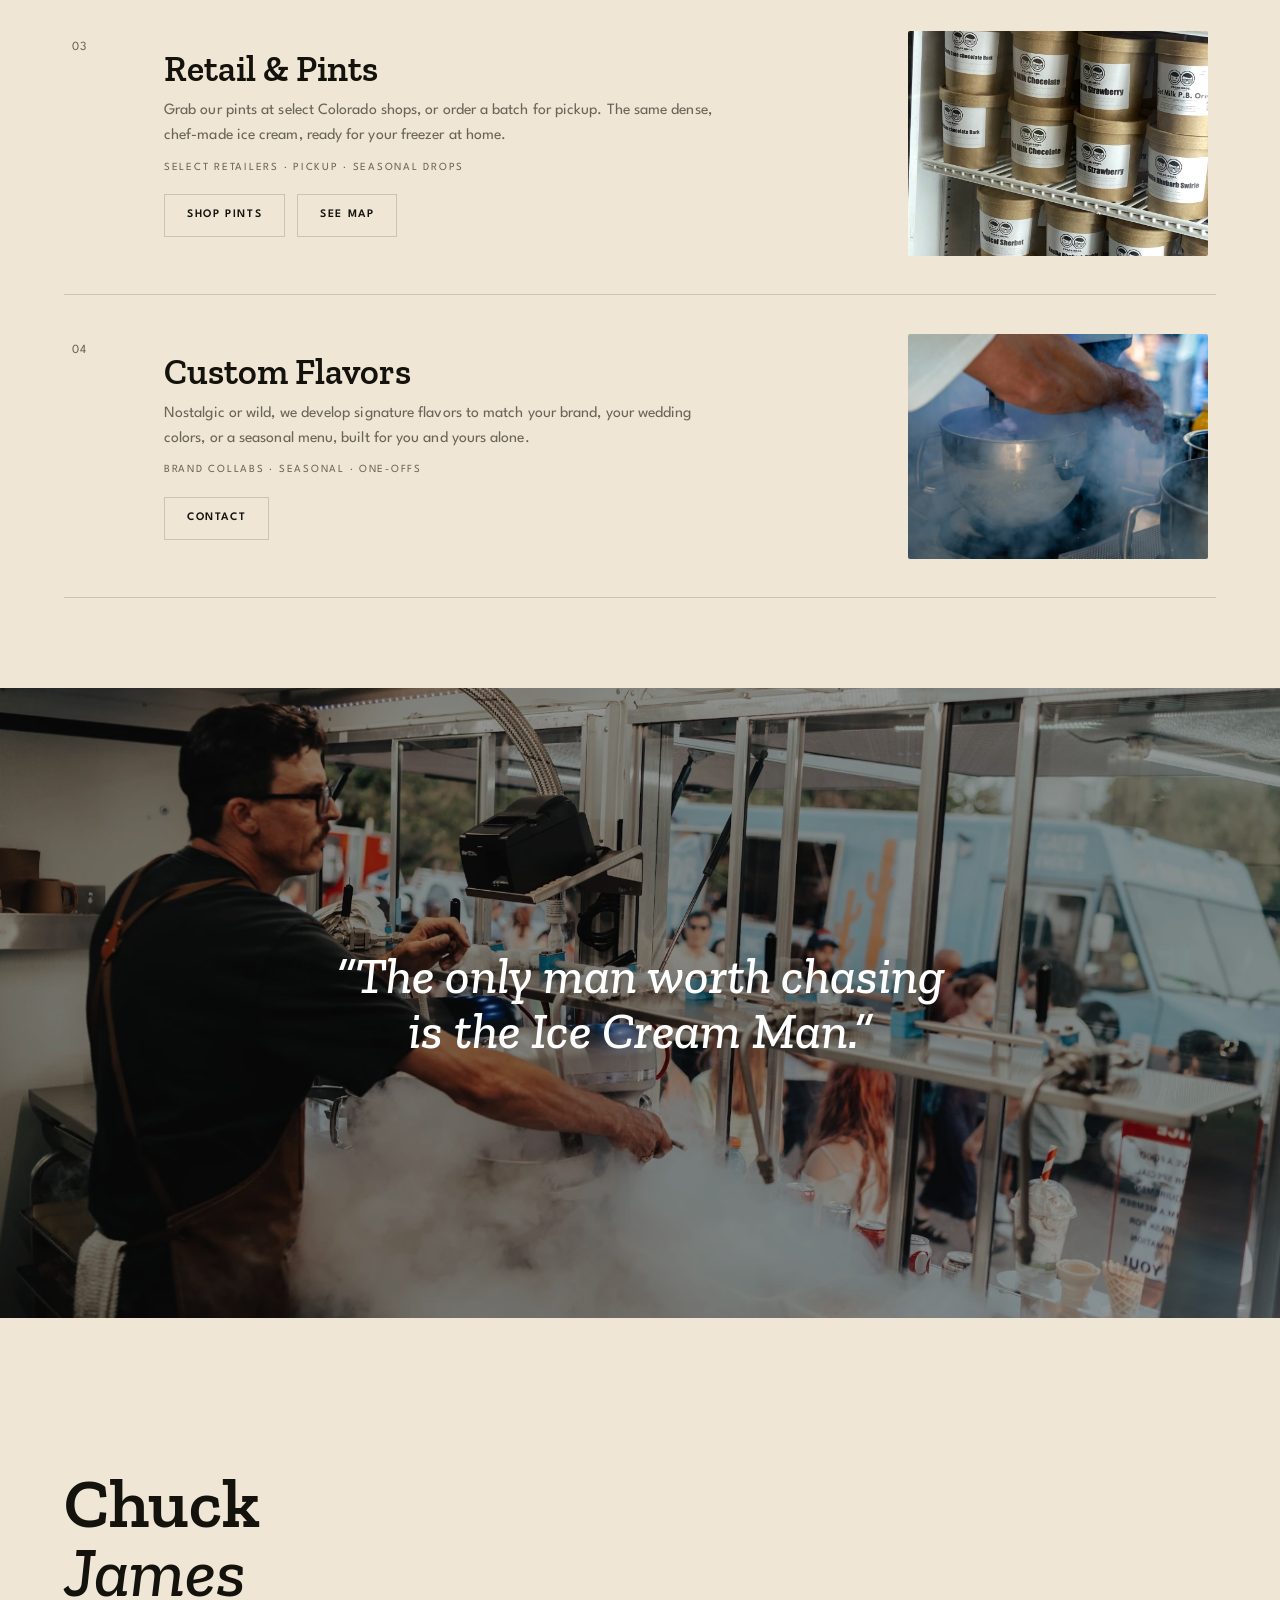
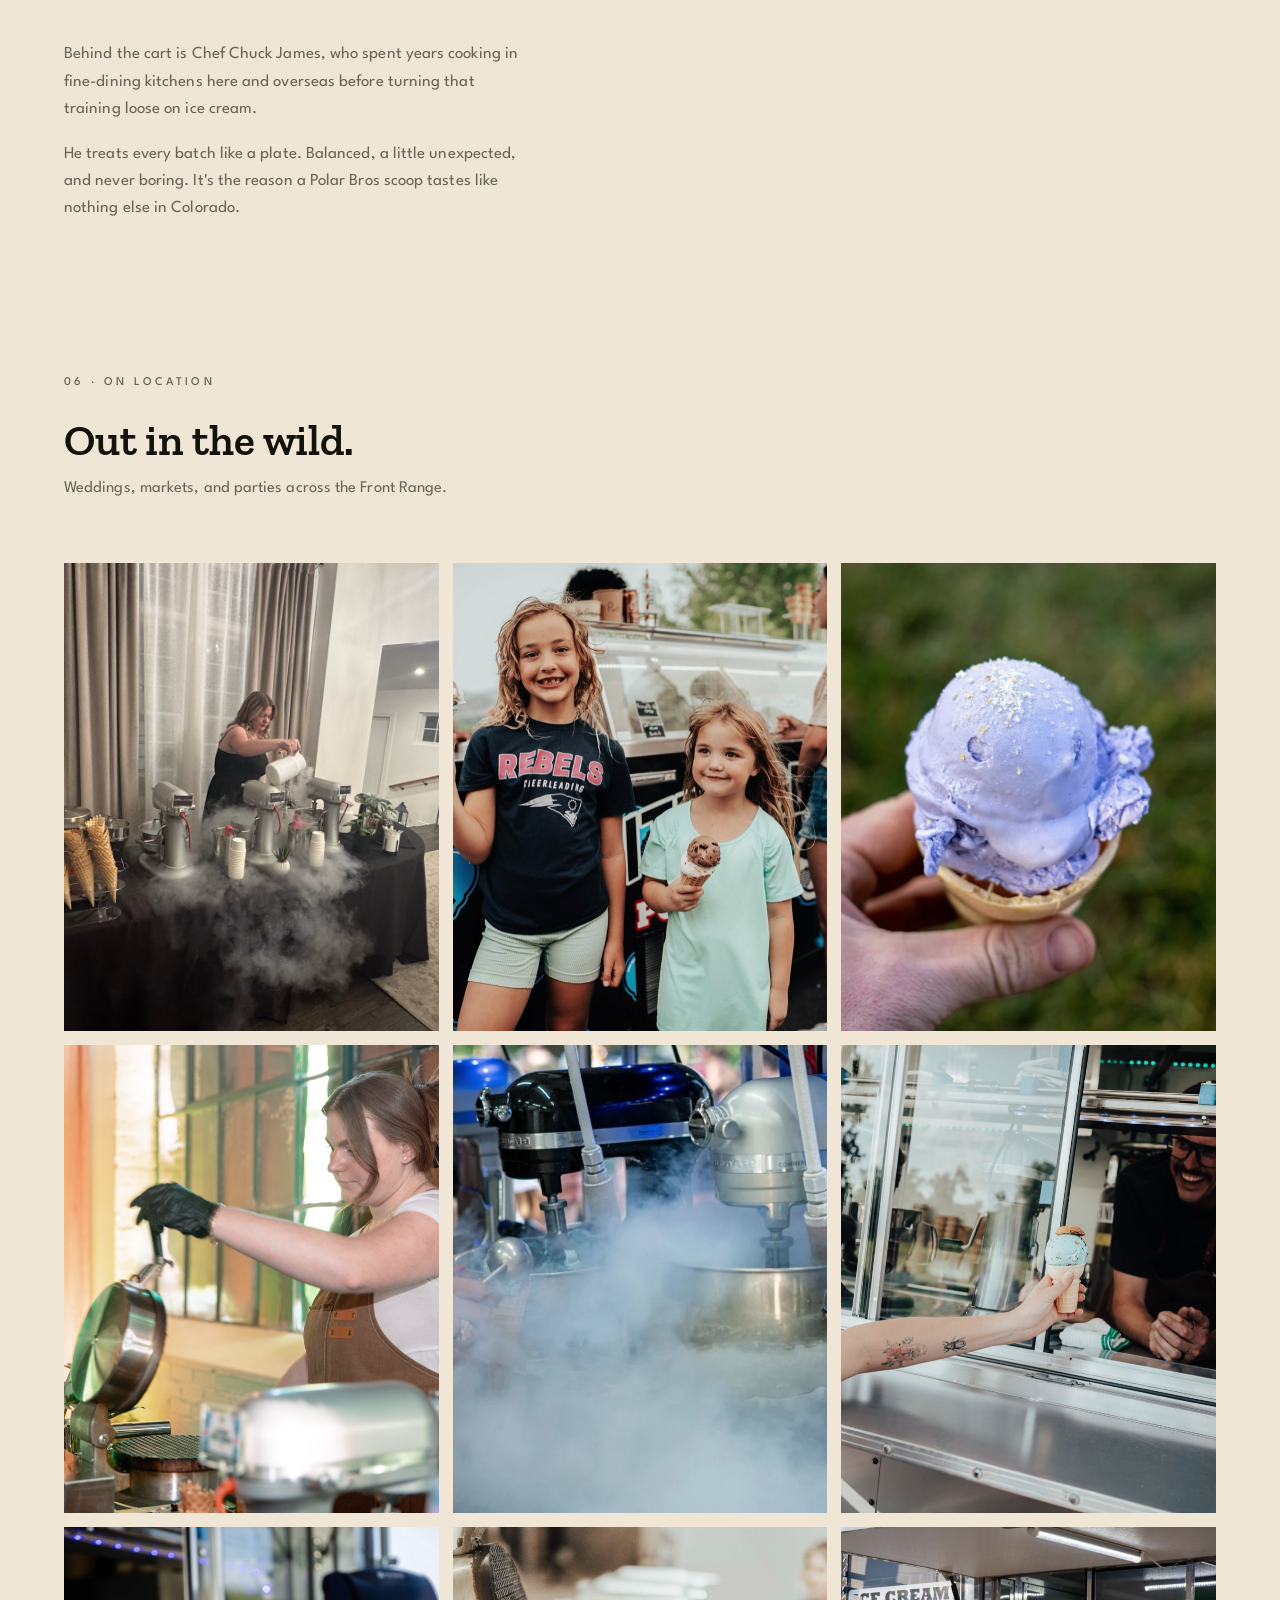
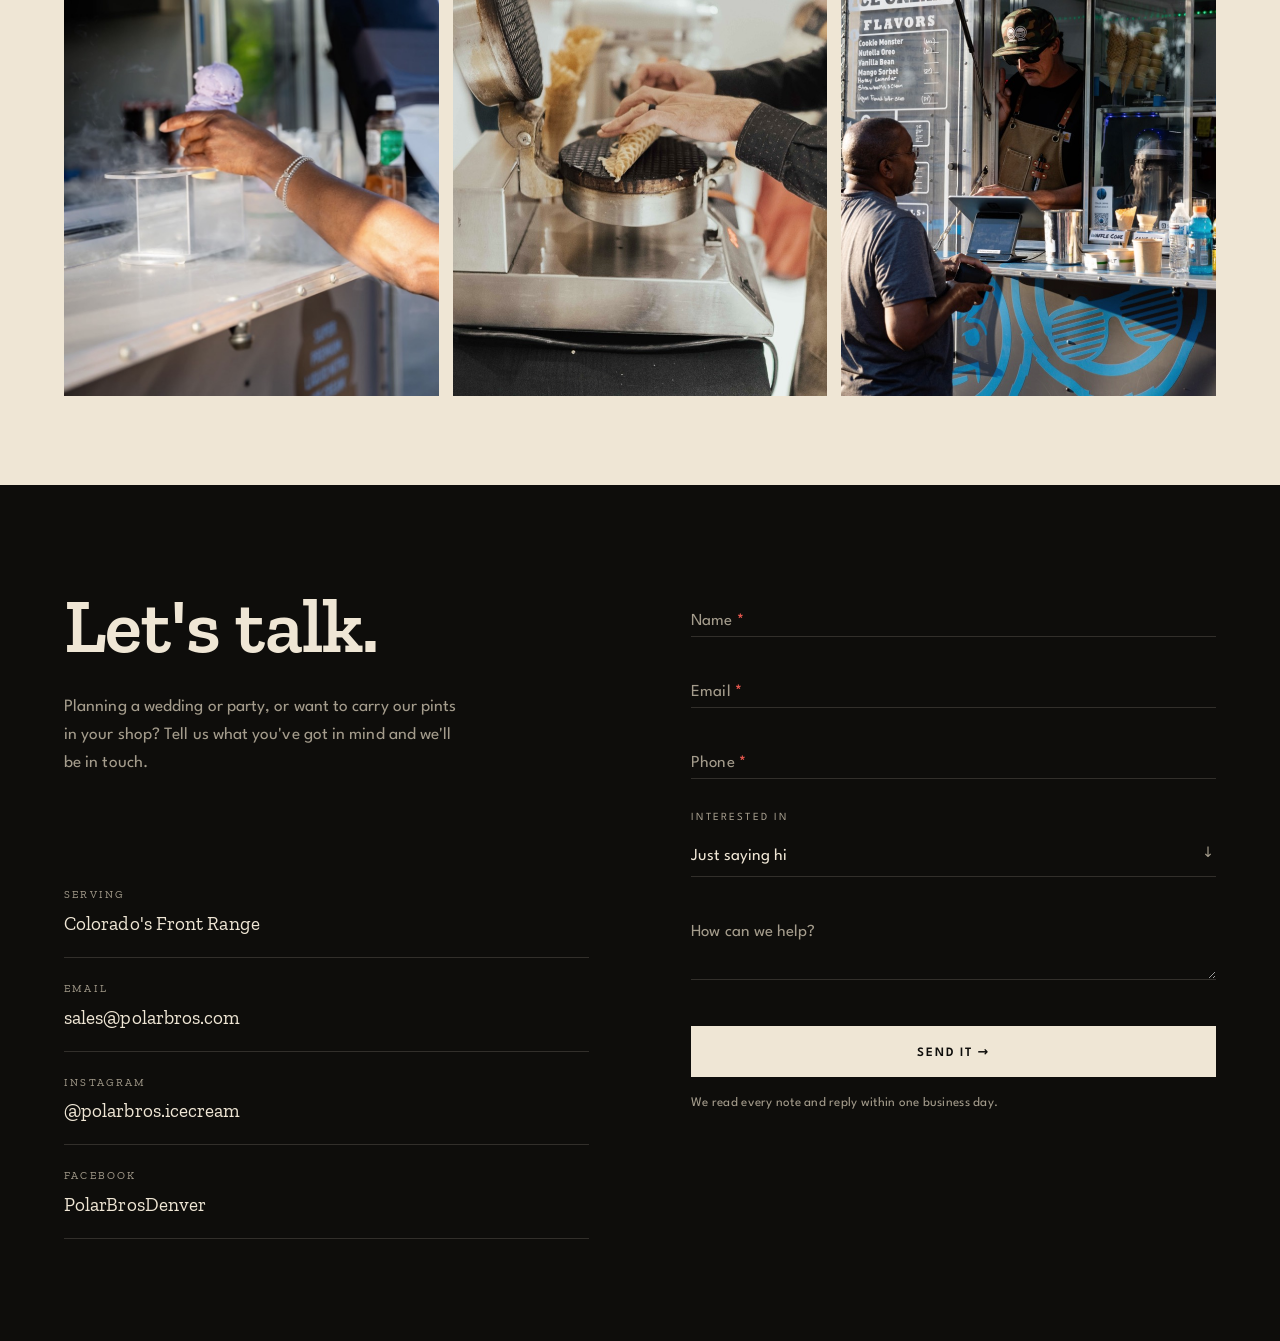
==== commit 183cb6a3: "Hold Lakewood window until launch; keep gallery/map phone fixes Reverts the window UI from 0878b95 (" ====
--- a/index.html
+++ b/index.html
@@ -116,11 +116,6 @@
         </p>
       </div>
       <div class="hero__meta">
-        <a class="hero__window" data-window href="https://www.google.com/maps/dir/?api=1&amp;destination=790+Kipling+St%2C+Lakewood%2C+CO+80215" target="_blank" rel="noopener">
-          <span class="status-dot" aria-hidden="true"></span>
-          <span>Lakewood Window · Mon–Fri 5–9 PM<span class="hero__window-open"> · Open now</span></span>
-          <span class="hero__window-go">Directions →</span>
-        </a>
         <span class="hero__scroll">Scroll ↓</span>
       </div>
     </div>
@@ -607,12 +602,8 @@
   </section>
 
   <!-- ===== STICKY MOBILE CTA ===== -->
-  <div class="mobar" data-window aria-label="Lakewood ice cream window">
-    <a href="map.html#window" class="mobar__window">
-      <span class="mobar__label"><span class="status-dot" aria-hidden="true"></span>Lakewood Window</span>
-      <span class="mobar__status" data-window-status>Mon–Fri · 5–9 PM</span>
-    </a>
-    <a href="https://www.google.com/maps/dir/?api=1&amp;destination=790+Kipling+St%2C+Lakewood%2C+CO+80215" target="_blank" rel="noopener" class="mobar__btn mobar__btn--solid">Directions</a>
+  <div class="mobar" aria-label="Quick contact">
+    <a href="#contact" class="mobar__btn mobar__btn--solid">Contact us</a>
   </div>
 
   <canvas id="fogGlobal" class="fog-global" aria-hidden="true"></canvas>
--- a/styles.css
+++ b/styles.css
@@ -214,7 +214,7 @@
 .chef__text,
 .gallery__head,
 .contact__head, .form, .contact__meta,
-.pagehead__inner, .window-card, .stockists__map, .stockists__grid,
+.pagehead__inner, .stockists__map, .stockists__grid,
 .footer {
   position: relative; z-index: 31;
 }
@@ -258,15 +258,6 @@
   color: rgba(239,230,213,0.8);
 }
 .hero__meta .hero__scroll { margin-left: auto; opacity: 0.7; }
-
-/* ---------- Lakewood window (live status set by script.js) ---------- */
-.status-dot { display: inline-block; flex: none; width: 8px; height: 8px; border-radius: 50%; background: currentColor; opacity: 0.45; }
-[data-window].is-open .status-dot { background: #4caf62; opacity: 1; box-shadow: 0 0 0 3px rgba(76, 175, 98, 0.22); }
-.hero__window { display: inline-flex; align-items: center; gap: 10px; flex-wrap: wrap; }
-.hero__window-open { display: none; }
-.hero__window.is-open .hero__window-open { display: inline; }
-.hero__window-go { opacity: 0.7; transition: opacity 0.25s; }
-.hero__window:hover .hero__window-go { opacity: 1; text-decoration: underline; text-underline-offset: 4px; }
 
 /* ---------- Story ---------- */
 .story { position: relative; max-width: var(--maxw); margin: 0 auto; padding: clamp(64px, 8vw, 120px) var(--pad); }
@@ -551,15 +542,6 @@
   background: var(--black); border: 3px solid var(--cream);
   box-shadow: 0 1px 4px rgba(0, 0, 0, 0.35);
 }
-#map .pb-pin--home span {
-  width: 22px; height: 22px; background: var(--cream); border: 6px solid var(--black);
-  box-shadow: 0 0 0 2px var(--cream), 0 2px 6px rgba(0, 0, 0, 0.4);
-}
-#map .pb-pin--home em {
-  position: absolute; left: 30px; top: 50%; transform: translateY(-50%); white-space: nowrap;
-  font-style: normal; font-family: var(--sans); font-size: 0.64rem; font-weight: 700;
-  letter-spacing: 0.14em; text-transform: uppercase; background: var(--black); color: var(--cream); padding: 4px 8px;
-}
 .leaflet-popup-content { font-family: var(--sans); font-size: 0.9rem; line-height: 1.45; color: var(--ink); }
 .leaflet-popup-content strong { font-family: var(--serif); font-weight: 600; font-size: 1rem; }
 .leaflet-popup-content a { color: var(--ink); text-decoration: underline; text-underline-offset: 2px; }
@@ -572,31 +554,6 @@
 .place__addr a { text-decoration: underline; text-underline-offset: 3px; }
 @media (max-width: 900px) { .stockists__grid { grid-template-columns: 1fr 1fr; } }
 @media (max-width: 560px) { .stockists__grid { grid-template-columns: 1fr; } .stockists__map { aspect-ratio: 1 / 1; } }
-
-/* Featured: our own Lakewood window (map page) */
-.window-card {
-  display: grid; grid-template-columns: minmax(0, 5fr) minmax(0, 7fr);
-  gap: clamp(28px, 5vw, 72px); align-items: center; margin-bottom: clamp(56px, 7vw, 96px);
-  scroll-margin-top: 110px; /* clear the fixed nav when jumped to via #window */
-}
-.window-card__media { margin: 0; overflow: hidden; aspect-ratio: 4 / 5; background: var(--cream-2); }
-.window-card__media img { width: 100%; height: 100%; object-fit: cover; object-position: 50% 35%; }
-.window-card__title { font-family: var(--serif); font-weight: 600; font-size: clamp(1.9rem, 3.6vw, 3rem); line-height: 1.04; margin: 14px 0 16px; }
-.window-card__title i { font-weight: 500; }
-.window-card__lead { color: var(--muted); max-width: 46ch; margin-bottom: 26px; }
-.window-card__facts {
-  display: grid; grid-template-columns: repeat(2, auto); justify-content: start; gap: 0 clamp(28px, 4vw, 56px);
-  padding: 18px 0; margin: 0 0 20px; border-top: 1px solid var(--line); border-bottom: 1px solid var(--line);
-}
-.window-card__facts dt { font-size: 0.68rem; letter-spacing: 0.2em; text-transform: uppercase; color: var(--muted); margin-bottom: 6px; }
-.window-card__facts dd { font-family: var(--serif); font-size: 1.15rem; margin: 0; }
-.window-card__status { display: flex; align-items: center; gap: 10px; font-size: 0.92rem; margin-bottom: 14px; }
-@media (max-width: 760px) {
-  .window-card { grid-template-columns: 1fr; }
-  .window-card__media { aspect-ratio: 4 / 3; }
-  .window-card__media img { object-position: 50% 4%; } /* keep the NITRO ICE CREAM sign in frame */
-  .window-card__facts { grid-template-columns: 1fr 1fr; }
-}
 
 /* ---------- Reveal ---------- */
 .reveal { opacity: 0; transform: translateY(24px); transition: opacity 0.9s var(--ease), transform 0.9s var(--ease); }
@@ -650,7 +607,7 @@
   .story__grid { grid-template-columns: 1fr; }
   .hero__row { flex-direction: column; align-items: flex-start; gap: 26px; }
   .hero__meta { flex-wrap: wrap; gap: 16px 22px; }
-  .hero__meta .hero__scroll, .hero__meta .hero__window { display: none; } /* phones get the window in the sticky bar */
+  .hero__meta .hero__scroll { display: none; }
   .footer__cols { grid-template-columns: 1fr; }
 }
 
@@ -658,7 +615,7 @@
 .mobar { display: none; }
 @media (max-width: 640px) {
   .mobar {
-    display: grid; grid-template-columns: minmax(0, 1fr) auto; align-items: center; gap: 14px;
+    display: grid; grid-template-columns: 1fr; gap: 10px;
     position: fixed; left: 0; right: 0; bottom: 0; z-index: 90;
     padding: 10px 14px calc(10px + env(safe-area-inset-bottom));
     background: rgba(14, 13, 11, 0.92);
@@ -671,10 +628,6 @@
     font-family: var(--sans); font-weight: 600; font-size: 0.8rem;
     letter-spacing: 0.12em; text-transform: uppercase;
   }
-  .mobar__btn { padding: 0 22px; }
-  .mobar__window { display: flex; flex-direction: column; gap: 3px; min-width: 0; color: var(--cream); padding-left: 4px; }
-  .mobar__label { display: flex; align-items: center; gap: 8px; font-size: 0.64rem; font-weight: 600; letter-spacing: 0.18em; text-transform: uppercase; opacity: 0.7; }
-  .mobar__status { font-family: var(--serif); font-size: 1rem; line-height: 1.2; white-space: nowrap; overflow: hidden; text-overflow: ellipsis; }
   .mobar__btn--ghost { color: var(--cream); border: 1px solid rgba(239, 230, 213, 0.4); }
   .mobar__btn--solid { background: var(--cream); color: var(--black); }
   /* keep the last section clear of the fixed bar */
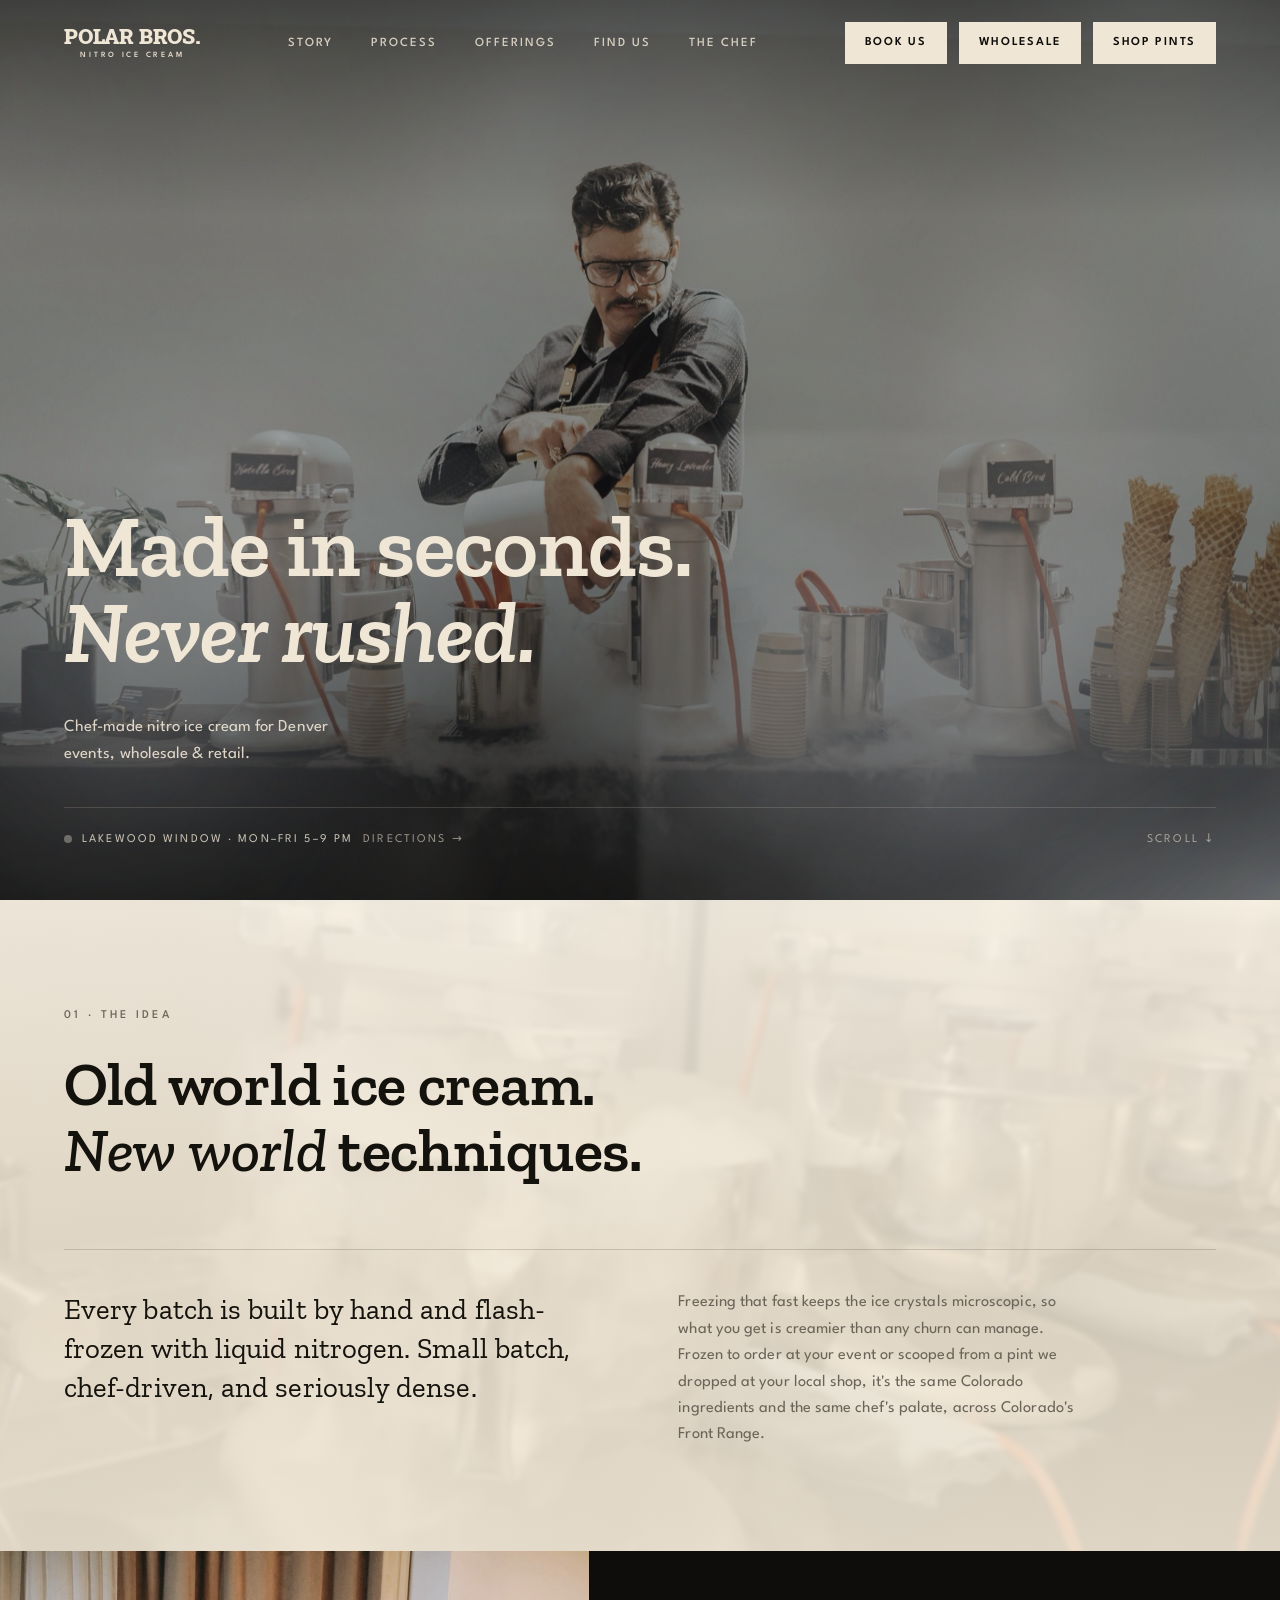
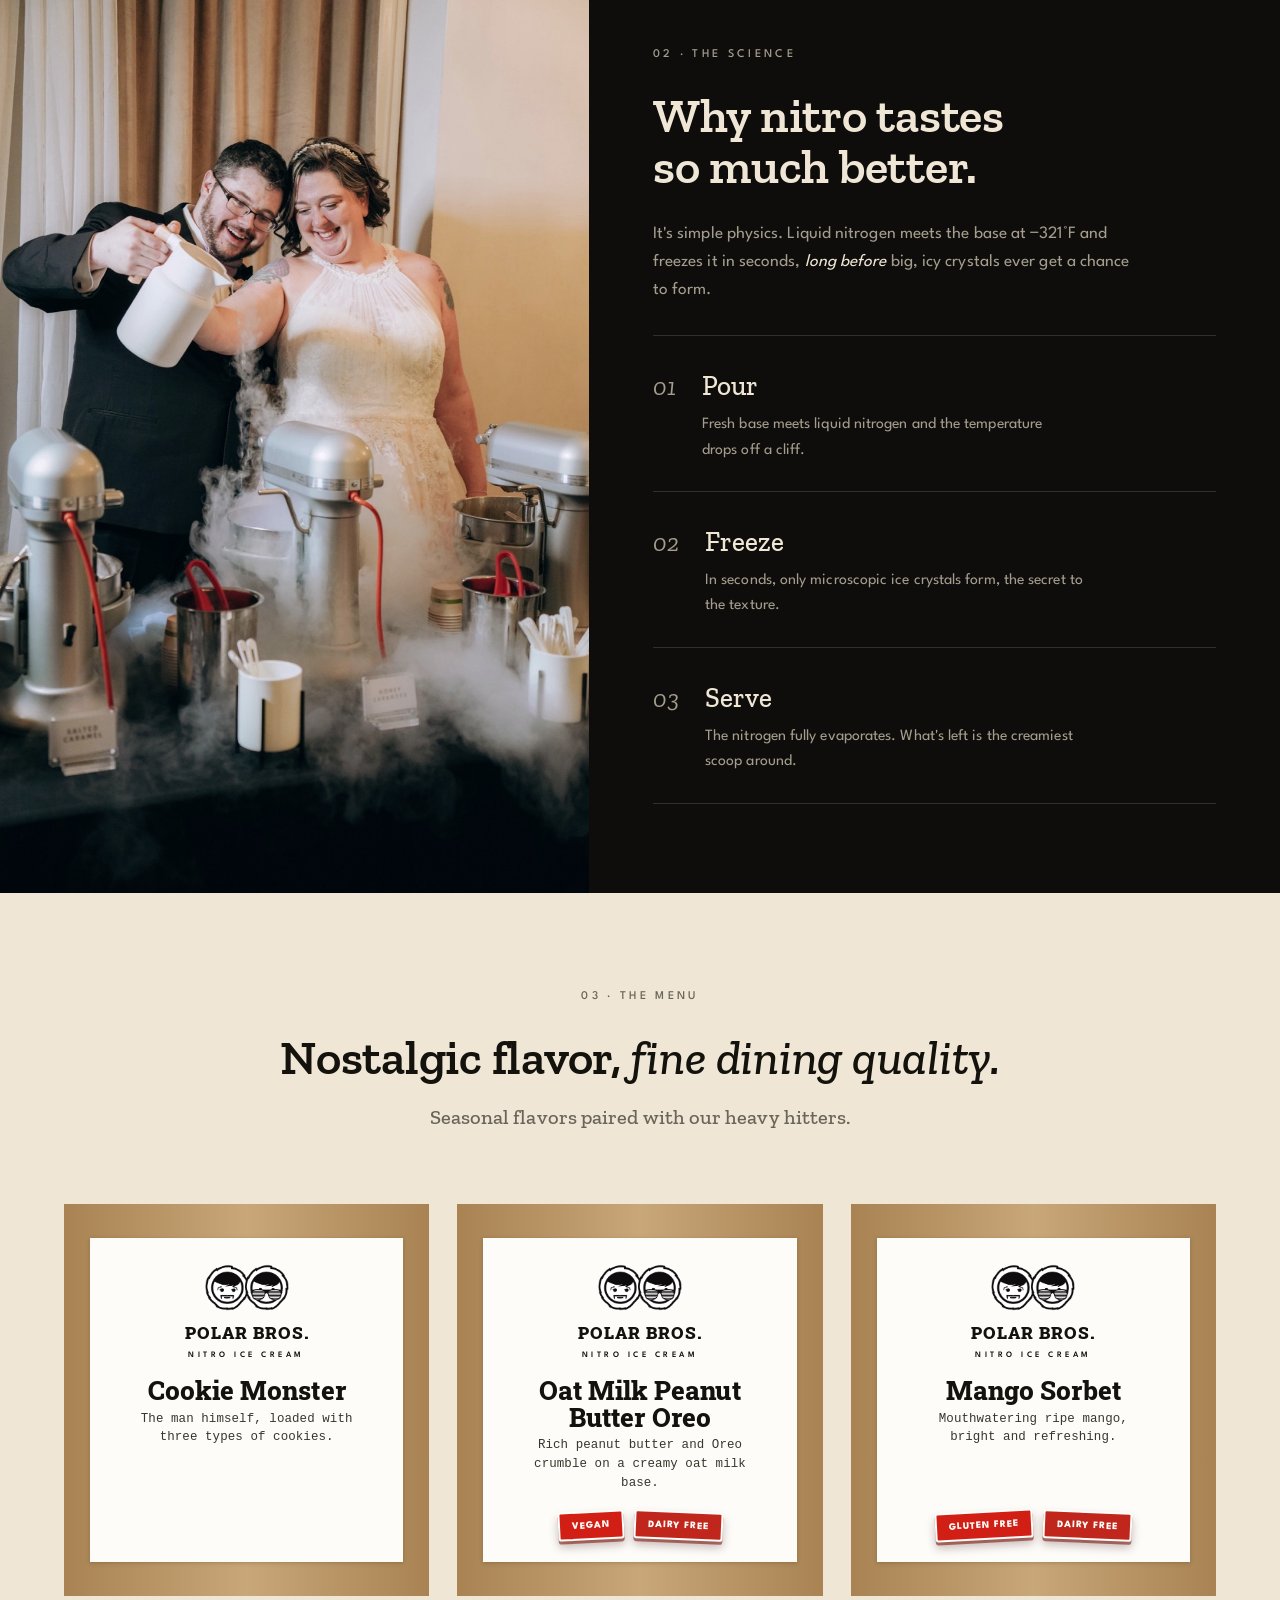
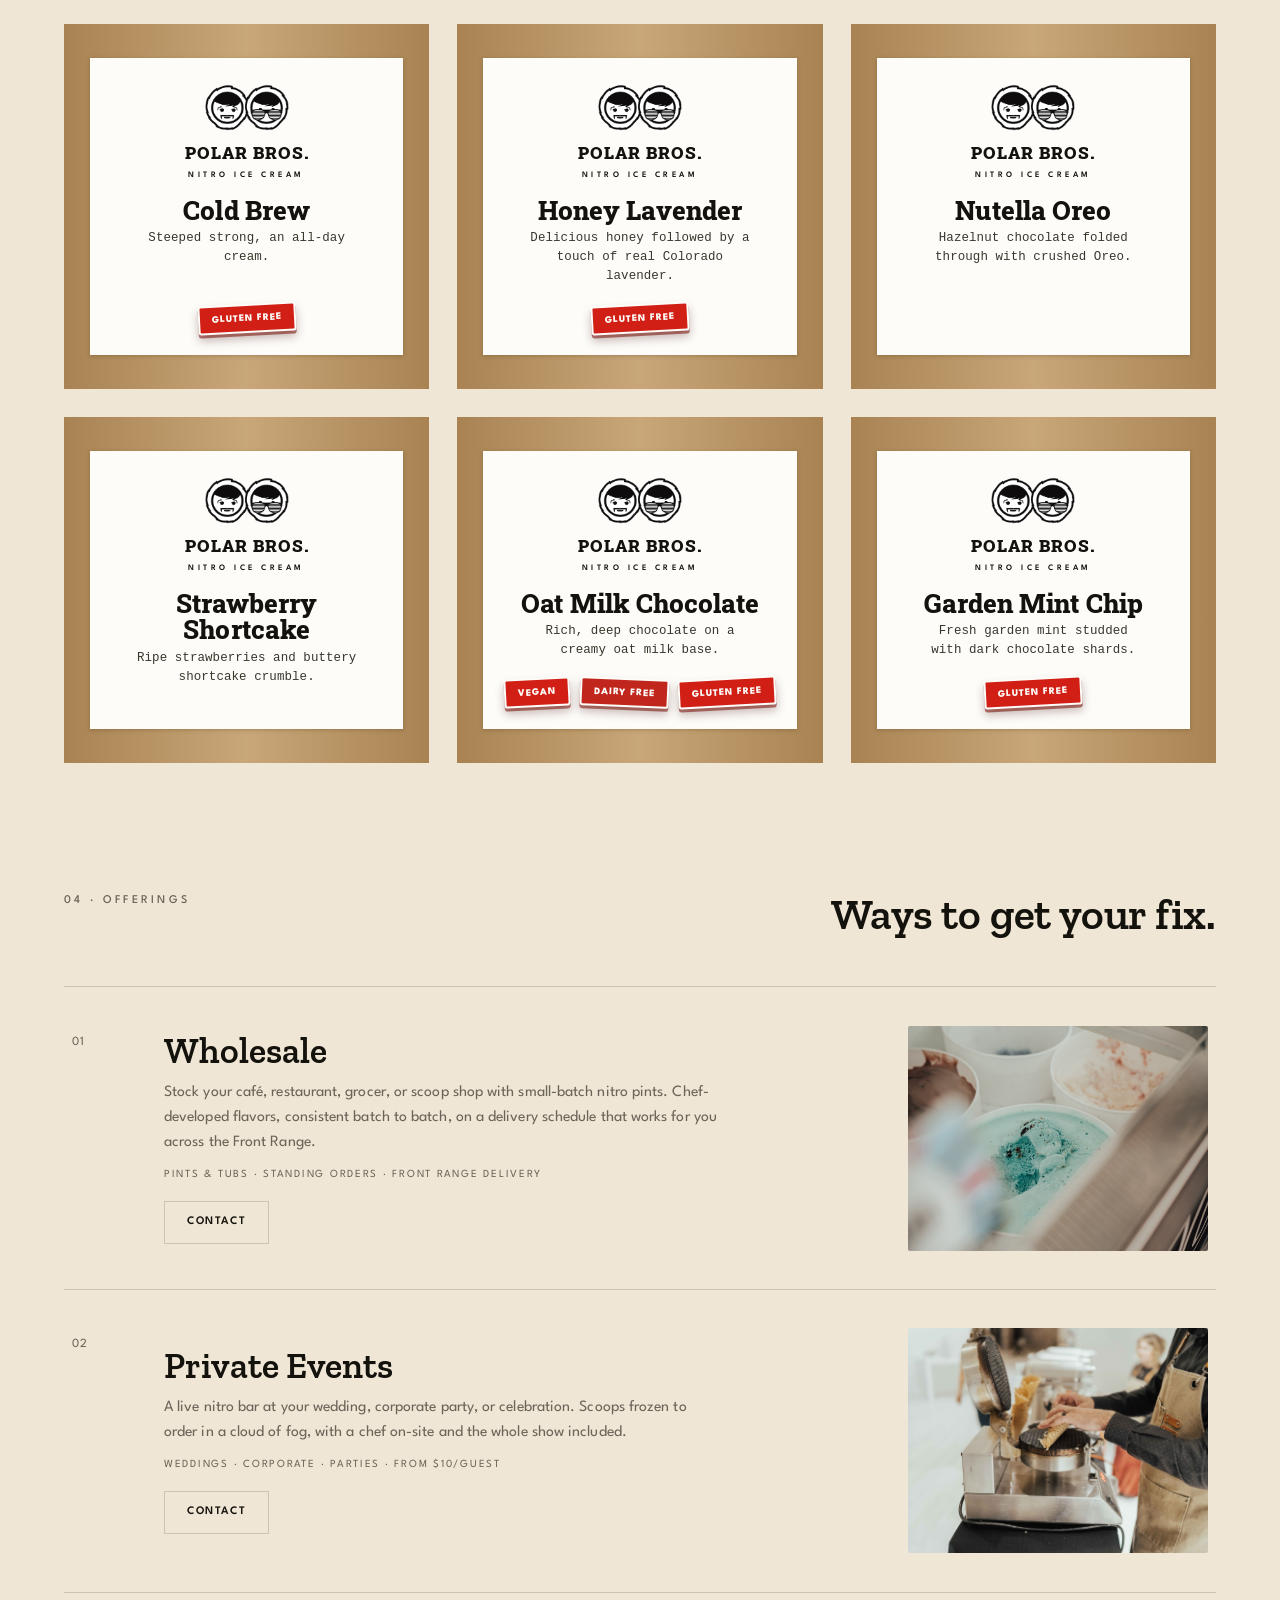
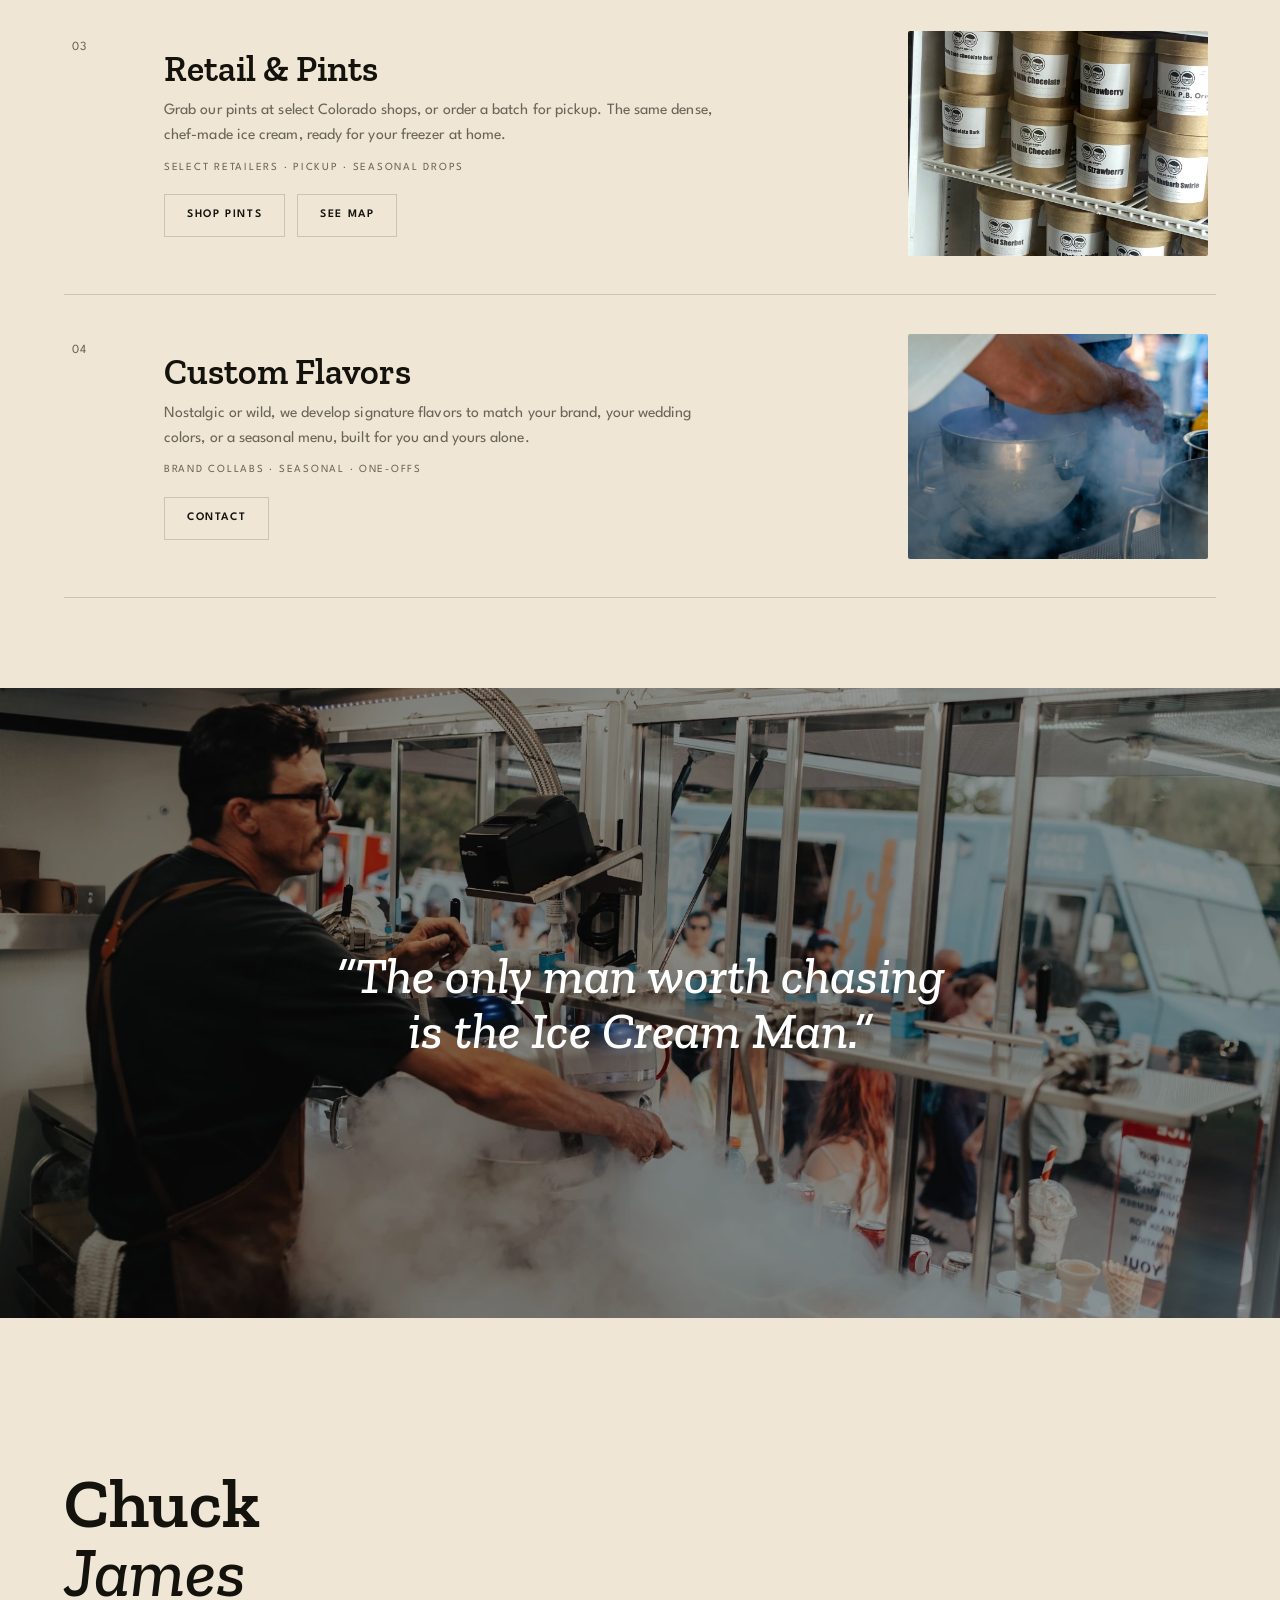
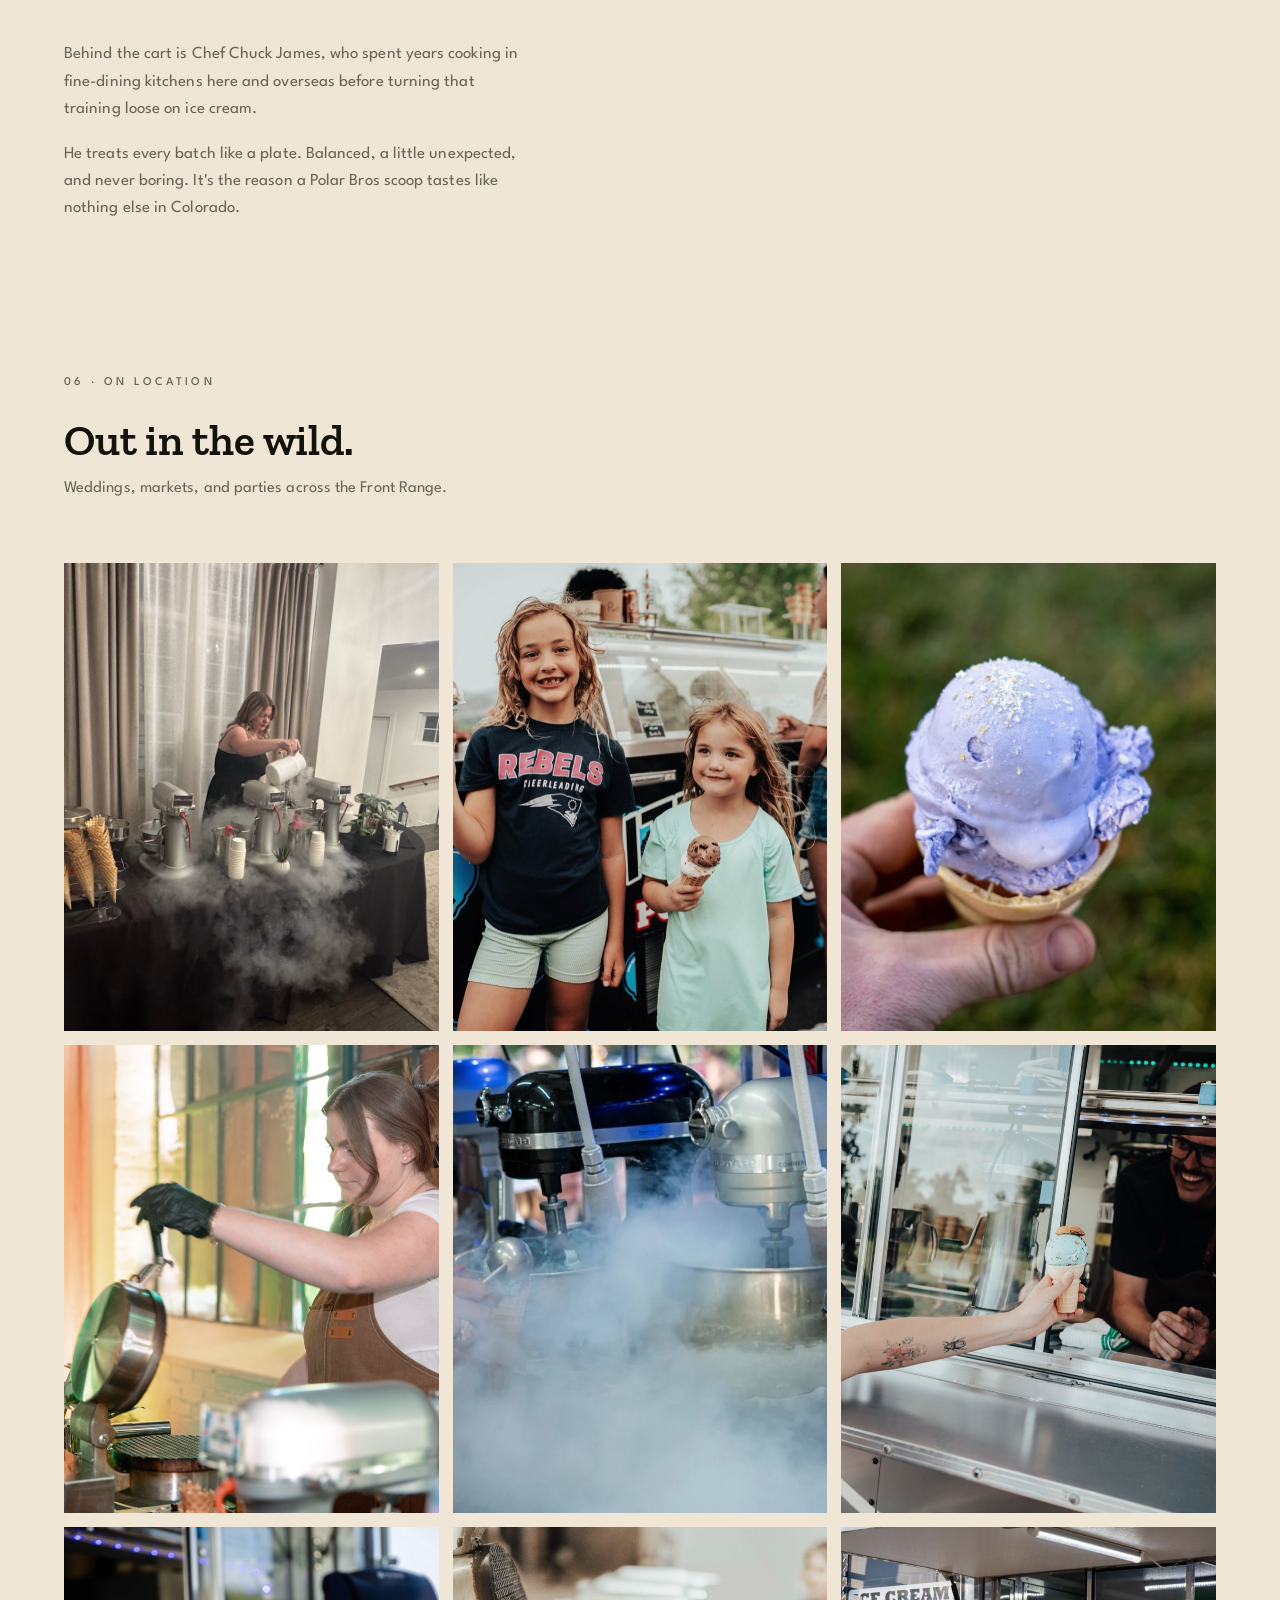
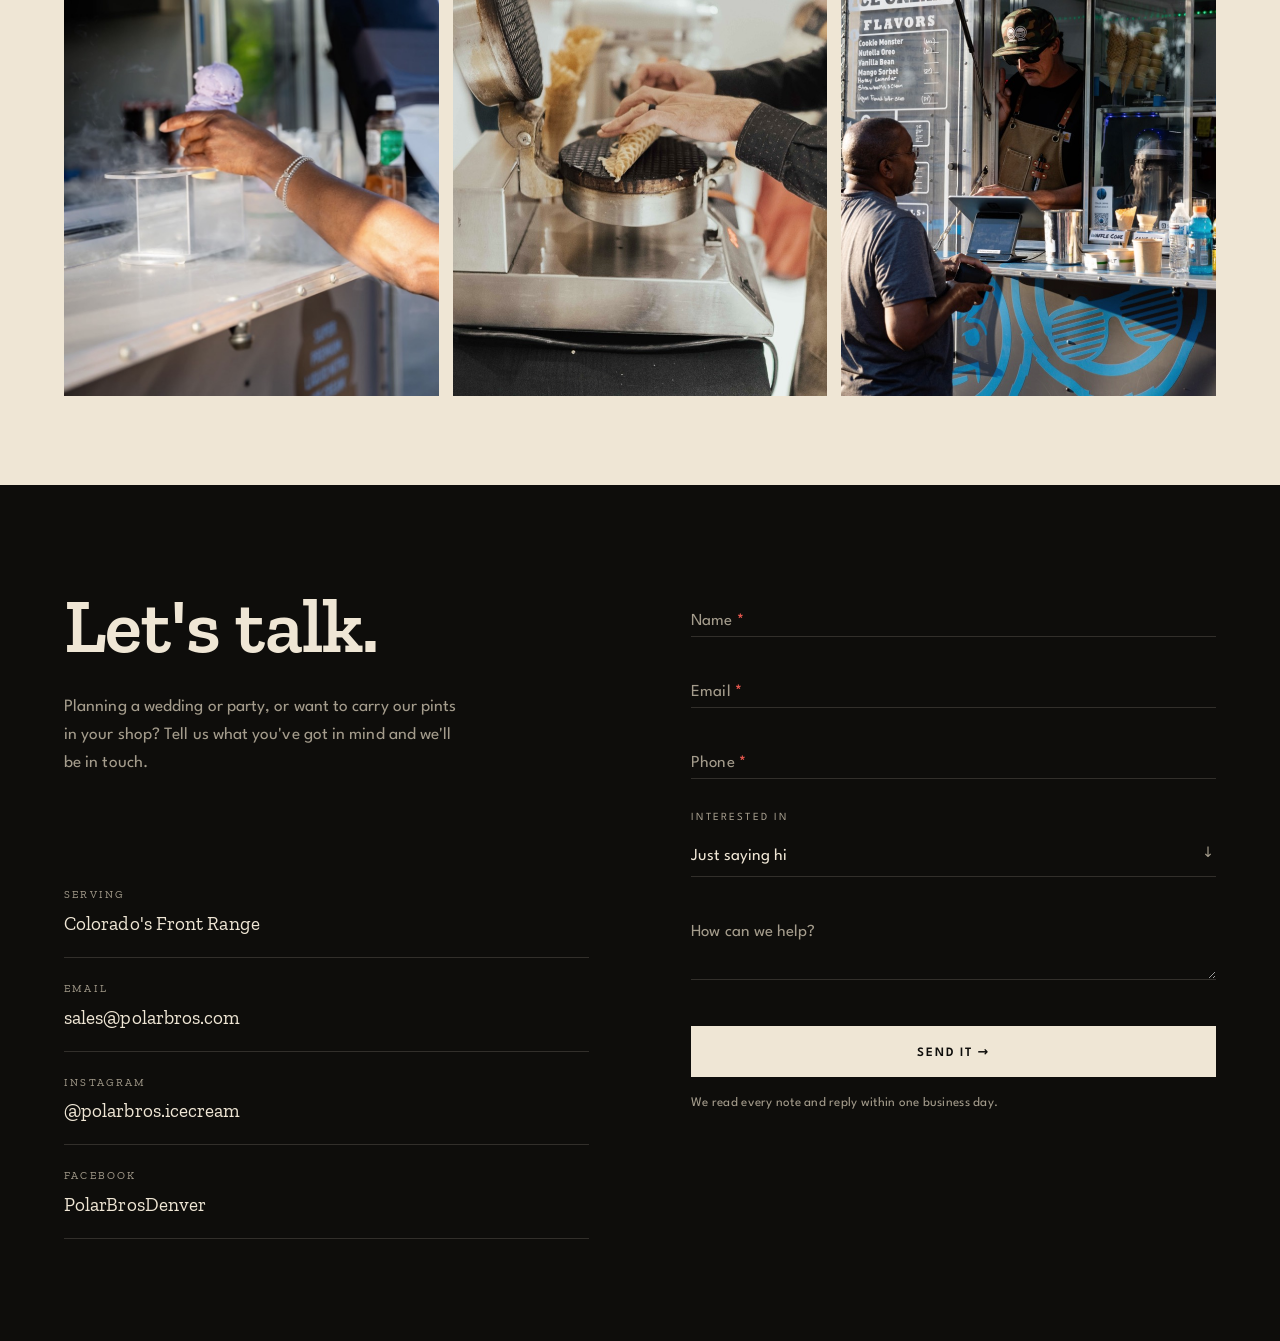
==== commit c8324840: "Lakewood window (launch): re-apply window UI on top of current main Mobile live-status bar, homepage" ====
--- a/index.html
+++ b/index.html
@@ -116,6 +116,11 @@
         </p>
       </div>
       <div class="hero__meta">
+        <a class="hero__window" data-window href="https://www.google.com/maps/dir/?api=1&amp;destination=790+Kipling+St%2C+Lakewood%2C+CO+80215" target="_blank" rel="noopener">
+          <span class="status-dot" aria-hidden="true"></span>
+          <span>Lakewood Window · Mon–Fri 5–9 PM<span class="hero__window-open"> · Open now</span></span>
+          <span class="hero__window-go">Directions →</span>
+        </a>
         <span class="hero__scroll">Scroll ↓</span>
       </div>
     </div>
@@ -602,8 +607,12 @@
   </section>
 
   <!-- ===== STICKY MOBILE CTA ===== -->
-  <div class="mobar" aria-label="Quick contact">
-    <a href="#contact" class="mobar__btn mobar__btn--solid">Contact us</a>
+  <div class="mobar" data-window aria-label="Lakewood ice cream window">
+    <a href="map.html#window" class="mobar__window">
+      <span class="mobar__label"><span class="status-dot" aria-hidden="true"></span>Lakewood Window</span>
+      <span class="mobar__status" data-window-status>Mon–Fri · 5–9 PM</span>
+    </a>
+    <a href="https://www.google.com/maps/dir/?api=1&amp;destination=790+Kipling+St%2C+Lakewood%2C+CO+80215" target="_blank" rel="noopener" class="mobar__btn mobar__btn--solid">Directions</a>
   </div>
 
   <canvas id="fogGlobal" class="fog-global" aria-hidden="true"></canvas>
--- a/styles.css
+++ b/styles.css
@@ -214,7 +214,7 @@
 .chef__text,
 .gallery__head,
 .contact__head, .form, .contact__meta,
-.pagehead__inner, .stockists__map, .stockists__grid,
+.pagehead__inner, .window-card, .stockists__map, .stockists__grid,
 .footer {
   position: relative; z-index: 31;
 }
@@ -258,6 +258,15 @@
   color: rgba(239,230,213,0.8);
 }
 .hero__meta .hero__scroll { margin-left: auto; opacity: 0.7; }
+
+/* ---------- Lakewood window (live status set by script.js) ---------- */
+.status-dot { display: inline-block; flex: none; width: 8px; height: 8px; border-radius: 50%; background: currentColor; opacity: 0.45; }
+[data-window].is-open .status-dot { background: #4caf62; opacity: 1; box-shadow: 0 0 0 3px rgba(76, 175, 98, 0.22); }
+.hero__window { display: inline-flex; align-items: center; gap: 10px; flex-wrap: wrap; }
+.hero__window-open { display: none; }
+.hero__window.is-open .hero__window-open { display: inline; }
+.hero__window-go { opacity: 0.7; transition: opacity 0.25s; }
+.hero__window:hover .hero__window-go { opacity: 1; text-decoration: underline; text-underline-offset: 4px; }
 
 /* ---------- Story ---------- */
 .story { position: relative; max-width: var(--maxw); margin: 0 auto; padding: clamp(64px, 8vw, 120px) var(--pad); }
@@ -542,6 +551,15 @@
   background: var(--black); border: 3px solid var(--cream);
   box-shadow: 0 1px 4px rgba(0, 0, 0, 0.35);
 }
+#map .pb-pin--home span {
+  width: 22px; height: 22px; background: var(--cream); border: 6px solid var(--black);
+  box-shadow: 0 0 0 2px var(--cream), 0 2px 6px rgba(0, 0, 0, 0.4);
+}
+#map .pb-pin--home em {
+  position: absolute; left: 30px; top: 50%; transform: translateY(-50%); white-space: nowrap;
+  font-style: normal; font-family: var(--sans); font-size: 0.64rem; font-weight: 700;
+  letter-spacing: 0.14em; text-transform: uppercase; background: var(--black); color: var(--cream); padding: 4px 8px;
+}
 .leaflet-popup-content { font-family: var(--sans); font-size: 0.9rem; line-height: 1.45; color: var(--ink); }
 .leaflet-popup-content strong { font-family: var(--serif); font-weight: 600; font-size: 1rem; }
 .leaflet-popup-content a { color: var(--ink); text-decoration: underline; text-underline-offset: 2px; }
@@ -554,6 +572,30 @@
 .place__addr a { text-decoration: underline; text-underline-offset: 3px; }
 @media (max-width: 900px) { .stockists__grid { grid-template-columns: 1fr 1fr; } }
 @media (max-width: 560px) { .stockists__grid { grid-template-columns: 1fr; } .stockists__map { aspect-ratio: 1 / 1; } }
+
+/* Featured: our own Lakewood window (map page) */
+.window-card {
+  display: grid; grid-template-columns: minmax(0, 5fr) minmax(0, 7fr);
+  gap: clamp(28px, 5vw, 72px); align-items: center; margin-bottom: clamp(56px, 7vw, 96px);
+  scroll-margin-top: 110px; /* clear the fixed nav when jumped to via #window */
+}
+.window-card__media { margin: 0; overflow: hidden; aspect-ratio: 4 / 5; background: var(--cream-2); }
+.window-card__media img { width: 100%; height: 100%; object-fit: cover; object-position: 50% 35%; }
+.window-card__title { font-family: var(--serif); font-weight: 600; font-size: clamp(1.9rem, 3.6vw, 3rem); line-height: 1.04; margin: 0 0 16px; }
+.window-card__title i { font-weight: 500; }
+.window-card__lead { color: var(--muted); max-width: 46ch; margin-bottom: 26px; }
+.window-card__facts {
+  display: grid; grid-template-columns: repeat(2, auto); justify-content: start; gap: 0 clamp(28px, 4vw, 56px);
+  padding: 18px 0; margin: 0 0 22px; border-top: 1px solid var(--line); border-bottom: 1px solid var(--line);
+}
+.window-card__facts dt { font-size: 0.68rem; letter-spacing: 0.2em; text-transform: uppercase; color: var(--muted); margin-bottom: 6px; }
+.window-card__facts dd { font-family: var(--serif); font-size: 1.15rem; margin: 0; }
+@media (max-width: 760px) {
+  .window-card { grid-template-columns: 1fr; }
+  .window-card__media { aspect-ratio: 4 / 3; }
+  .window-card__media img { object-position: 50% 4%; } /* keep the NITRO ICE CREAM sign in frame */
+  .window-card__facts { grid-template-columns: 1fr 1fr; }
+}
 
 /* ---------- Reveal ---------- */
 .reveal { opacity: 0; transform: translateY(24px); transition: opacity 0.9s var(--ease), transform 0.9s var(--ease); }
@@ -607,7 +649,7 @@
   .story__grid { grid-template-columns: 1fr; }
   .hero__row { flex-direction: column; align-items: flex-start; gap: 26px; }
   .hero__meta { flex-wrap: wrap; gap: 16px 22px; }
-  .hero__meta .hero__scroll { display: none; }
+  .hero__meta .hero__scroll, .hero__meta .hero__window { display: none; } /* phones get the window in the sticky bar */
   .footer__cols { grid-template-columns: 1fr; }
 }
 
@@ -615,7 +657,7 @@
 .mobar { display: none; }
 @media (max-width: 640px) {
   .mobar {
-    display: grid; grid-template-columns: 1fr; gap: 10px;
+    display: grid; grid-template-columns: minmax(0, 1fr) auto; align-items: center; gap: 14px;
     position: fixed; left: 0; right: 0; bottom: 0; z-index: 90;
     padding: 10px 14px calc(10px + env(safe-area-inset-bottom));
     background: rgba(14, 13, 11, 0.92);
@@ -628,6 +670,10 @@
     font-family: var(--sans); font-weight: 600; font-size: 0.8rem;
     letter-spacing: 0.12em; text-transform: uppercase;
   }
+  .mobar__btn { padding: 0 22px; }
+  .mobar__window { display: flex; flex-direction: column; gap: 3px; min-width: 0; color: var(--cream); padding-left: 4px; }
+  .mobar__label { display: flex; align-items: center; gap: 8px; font-size: 0.64rem; font-weight: 600; letter-spacing: 0.18em; text-transform: uppercase; opacity: 0.7; }
+  .mobar__status { font-family: var(--serif); font-size: 1rem; line-height: 1.2; white-space: nowrap; overflow: hidden; text-overflow: ellipsis; }
   .mobar__btn--ghost { color: var(--cream); border: 1px solid rgba(239, 230, 213, 0.4); }
   .mobar__btn--solid { background: var(--cream); color: var(--black); }
   /* keep the last section clear of the fixed bar */
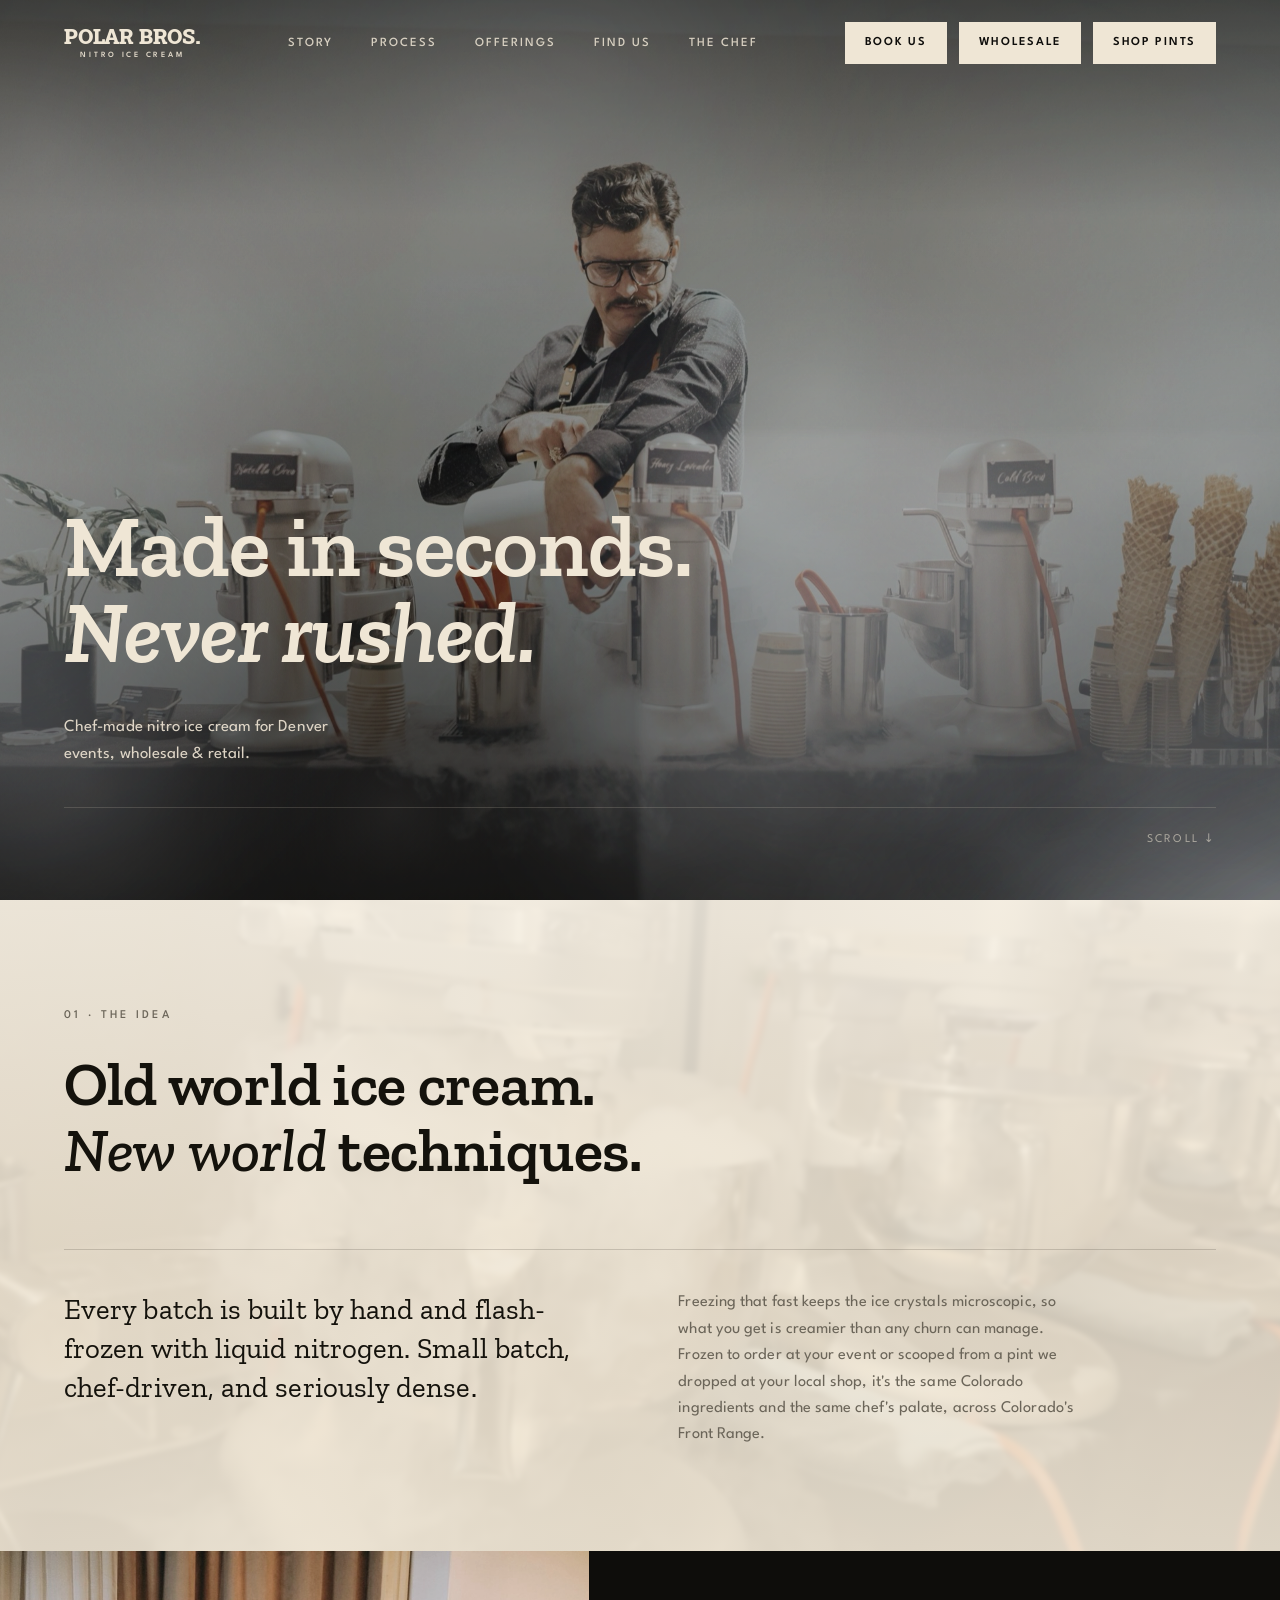
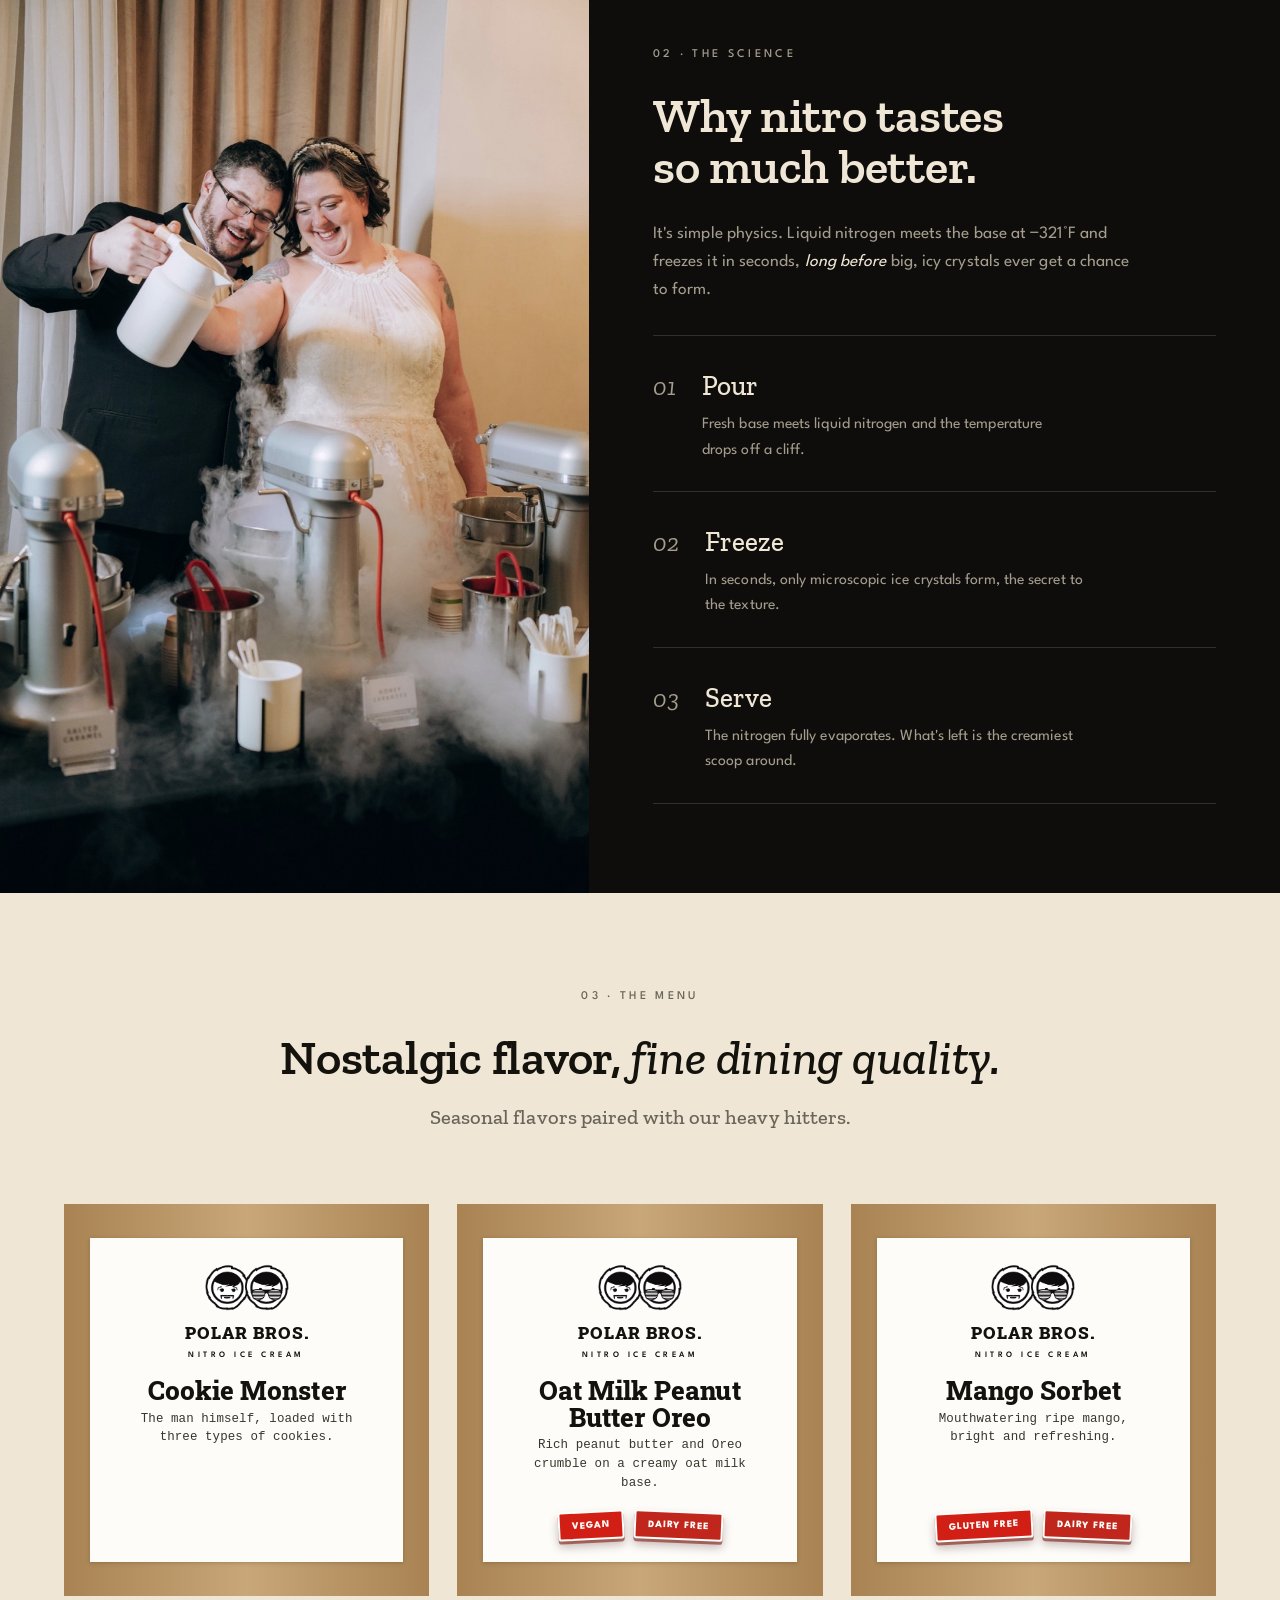
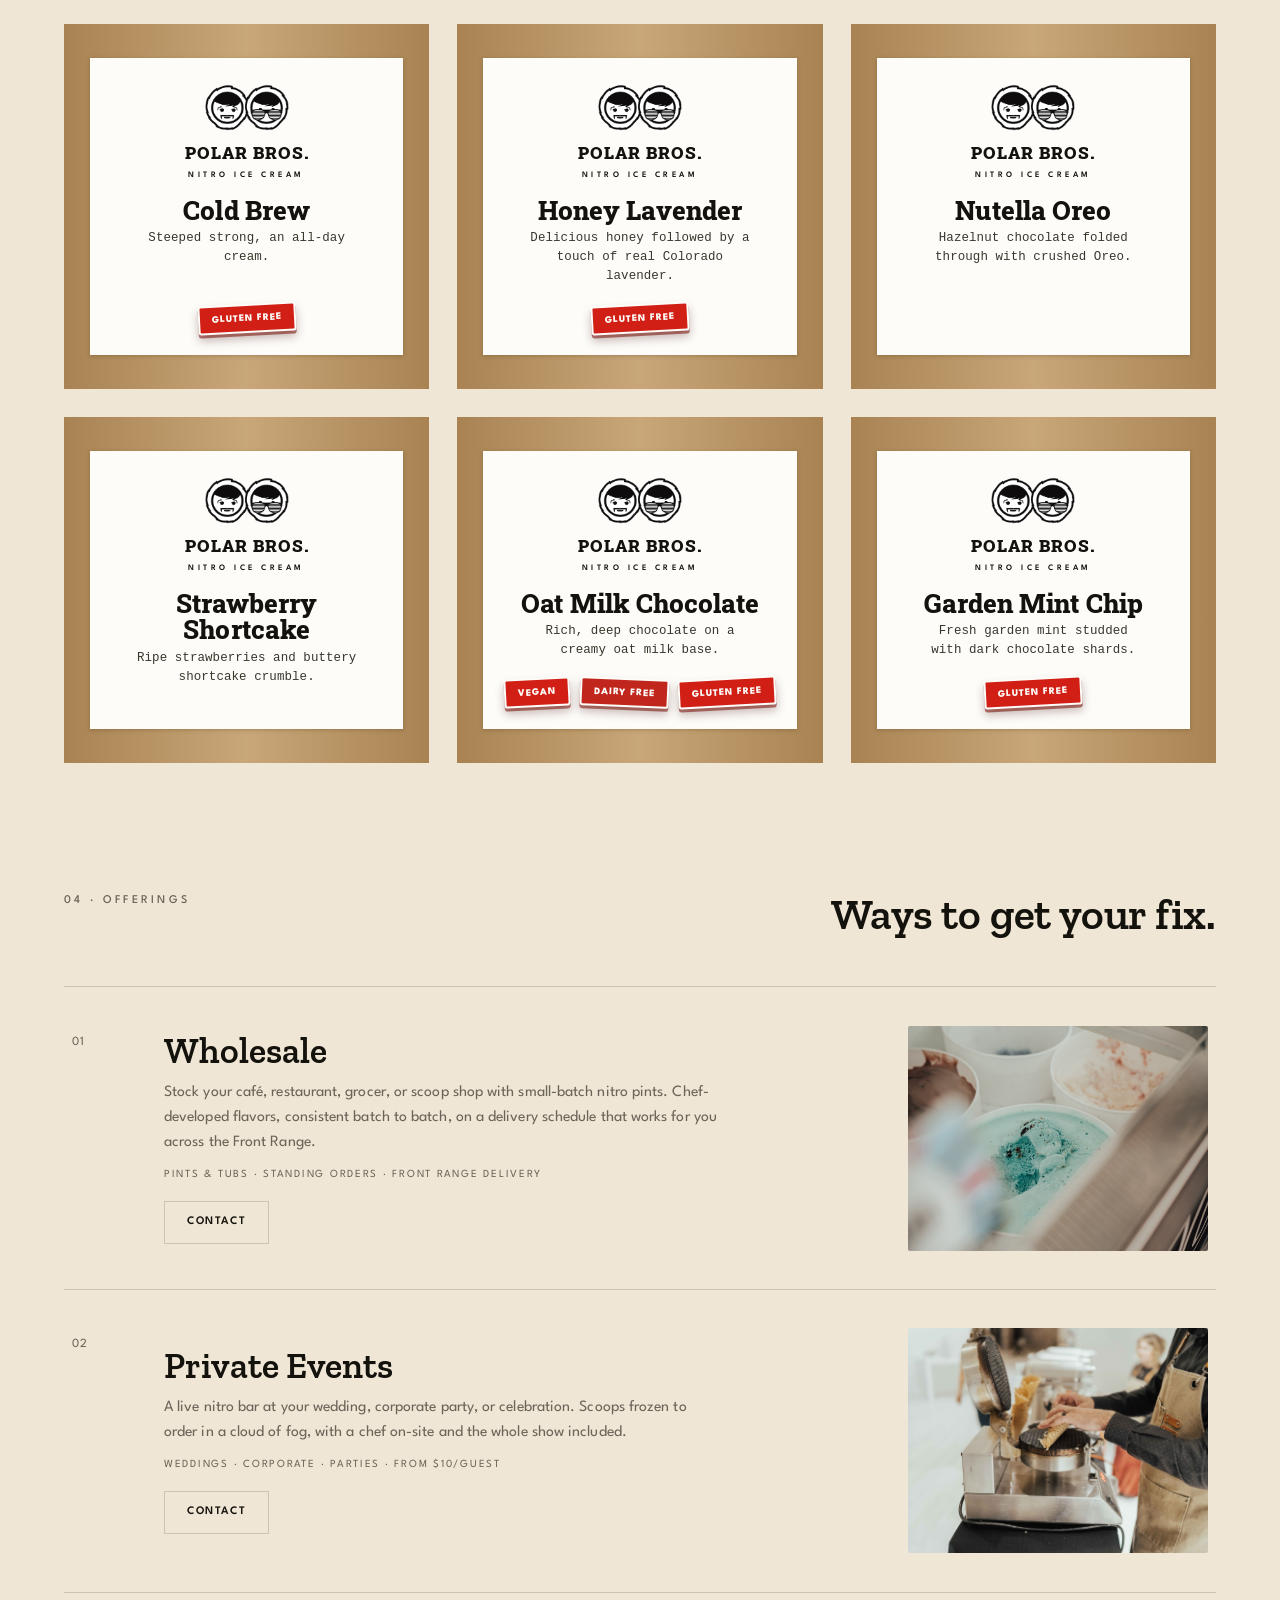
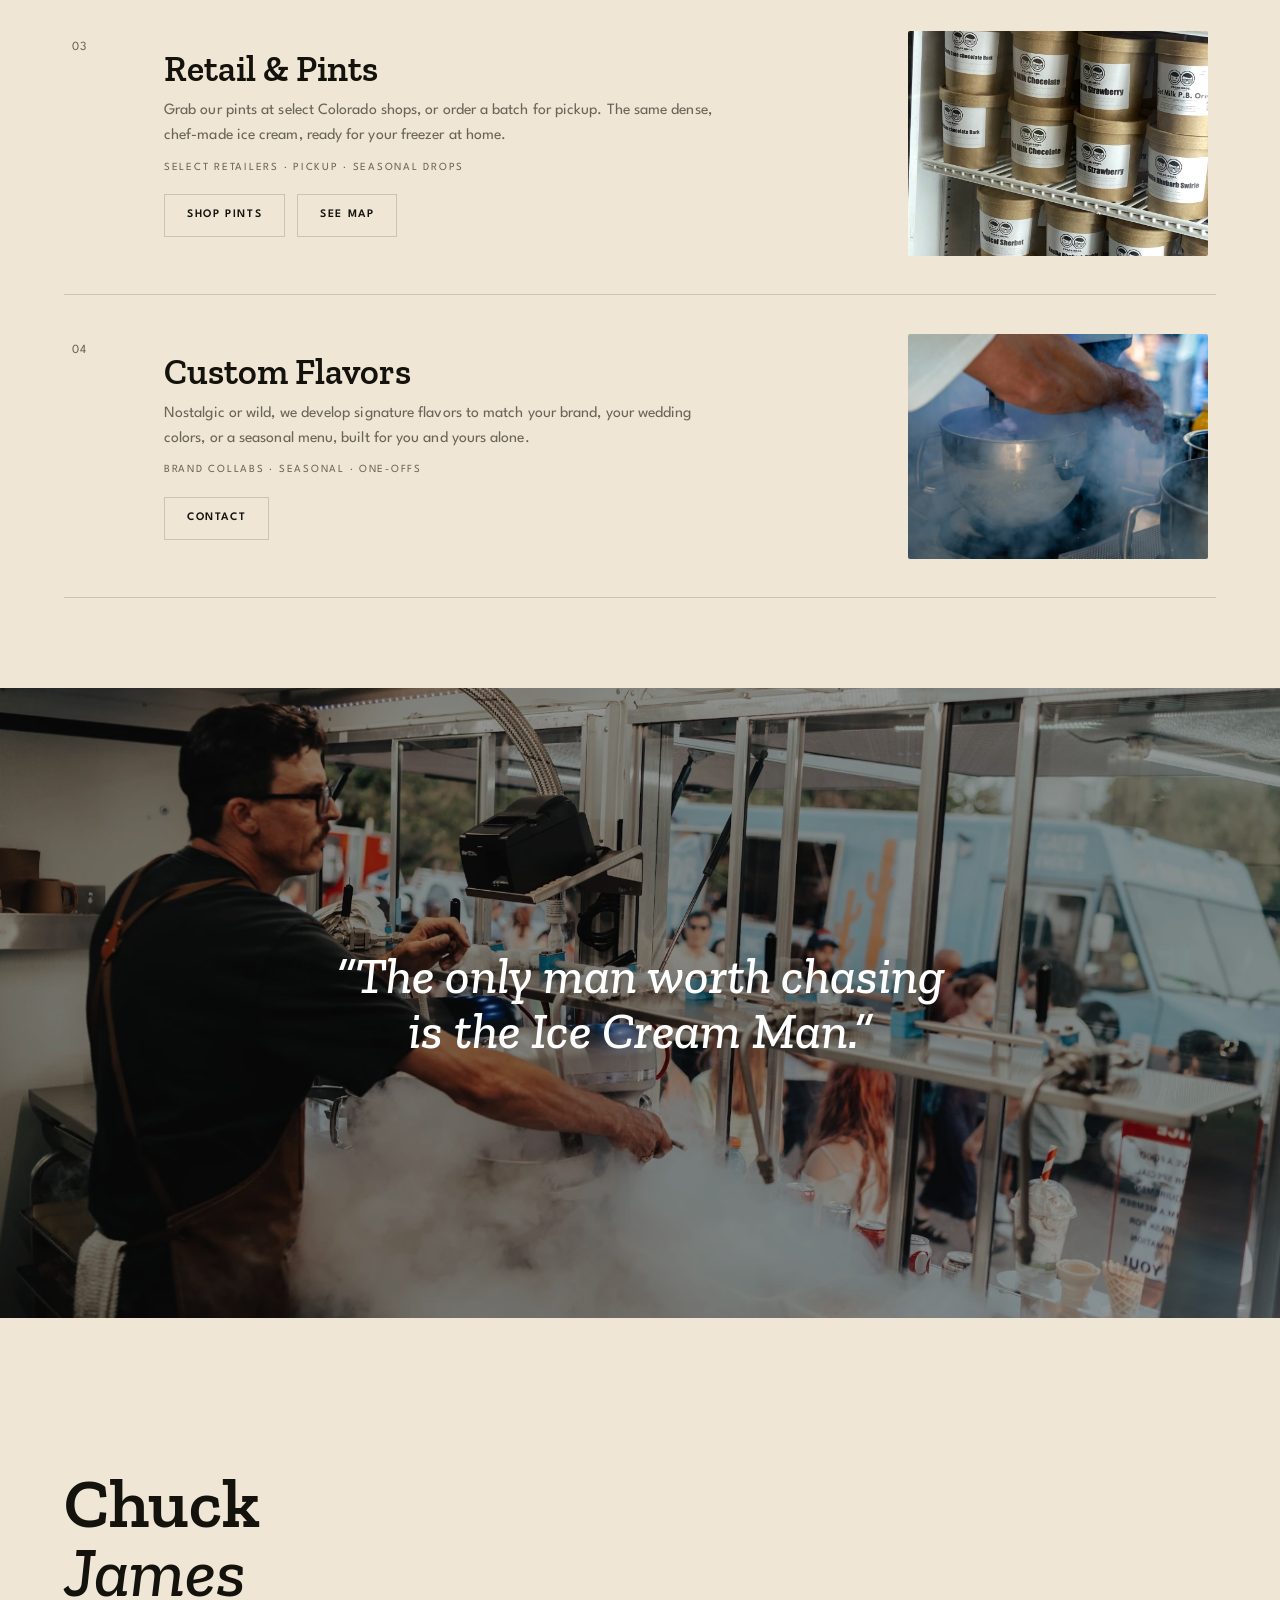
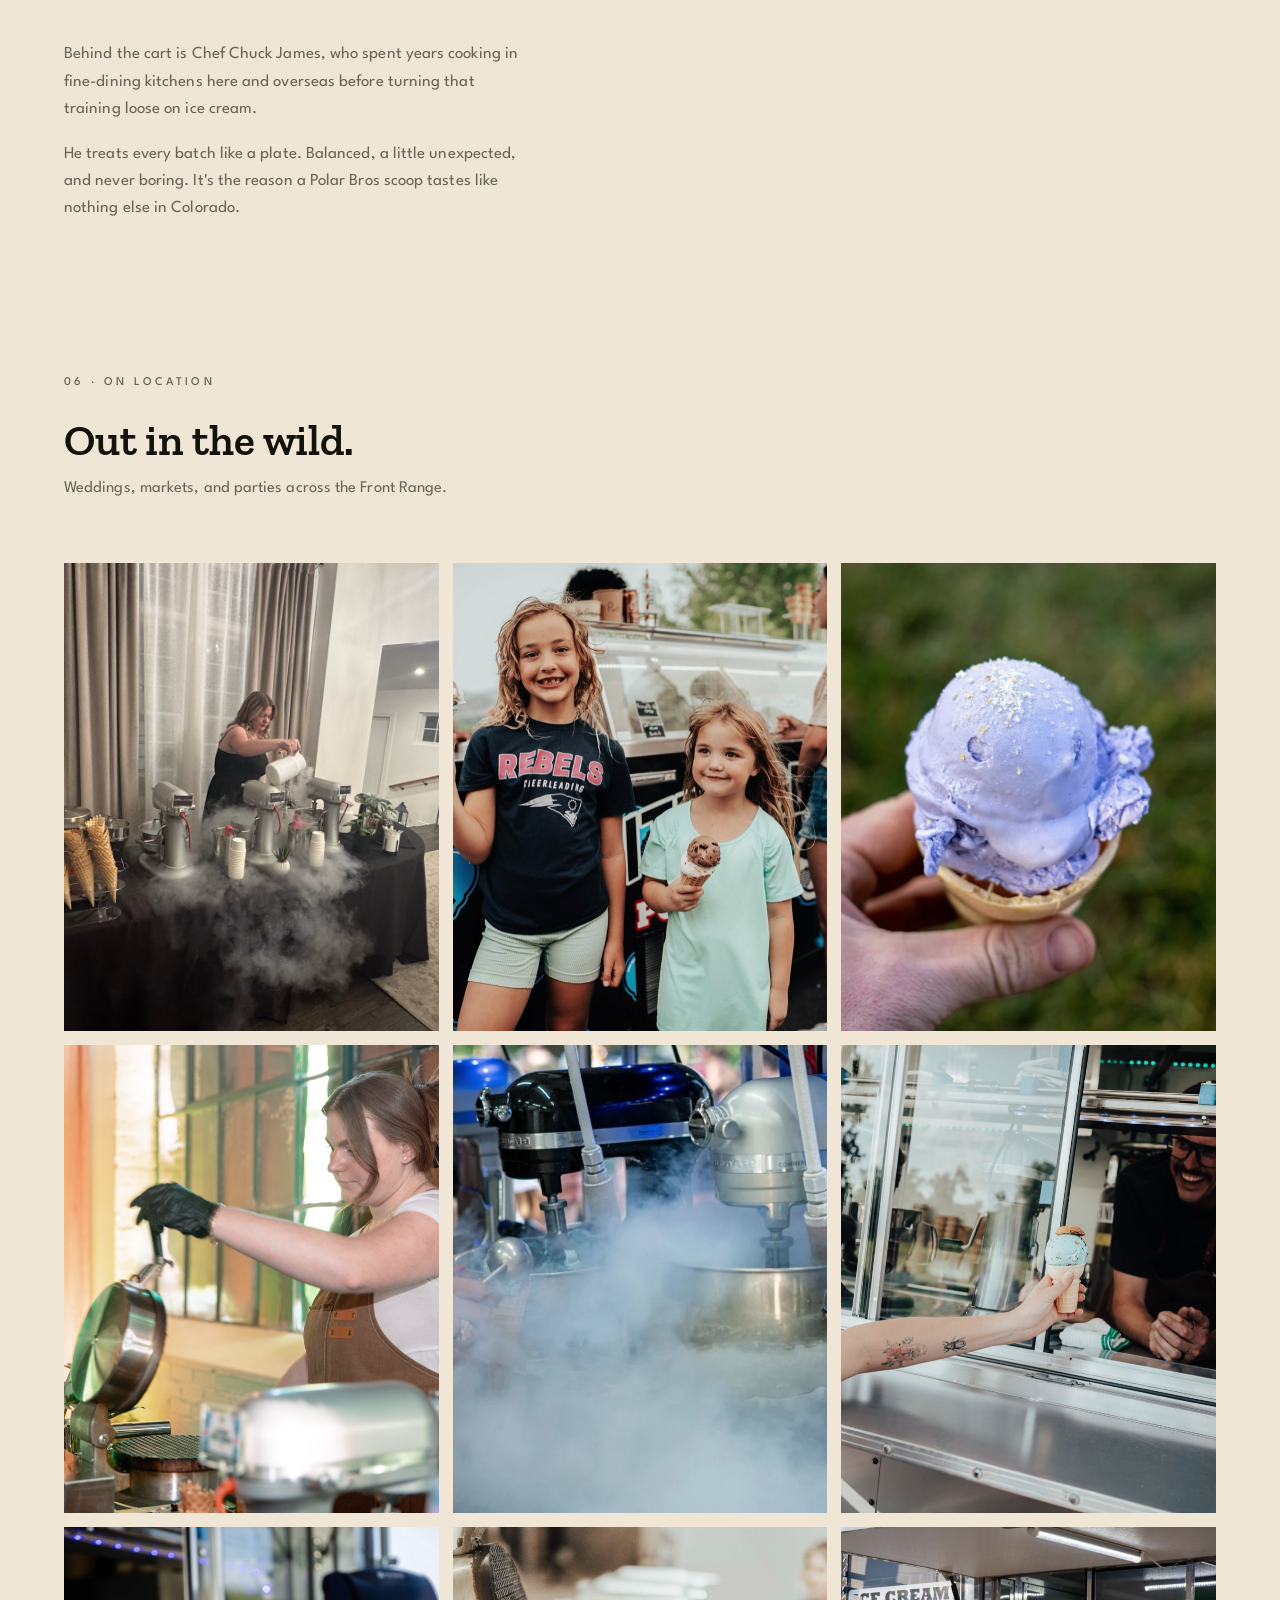
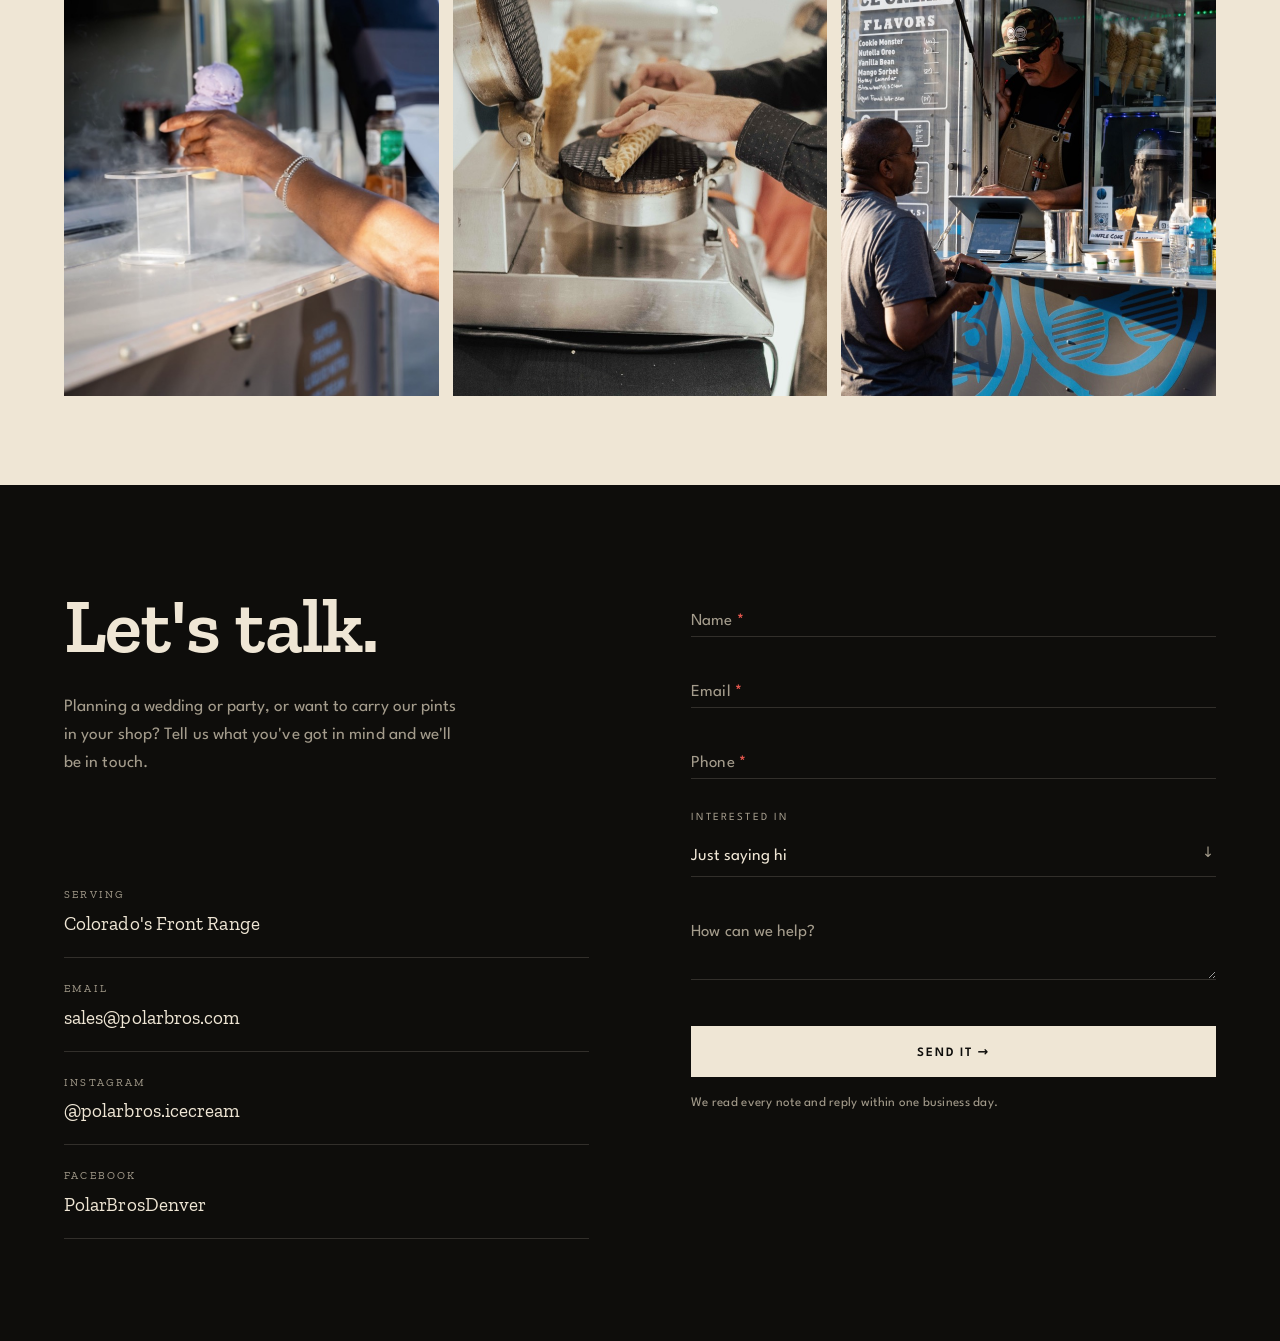
==== commit 2c91f85d: "Hold Lakewood window again (delayed launch) Reverts c832484. The feature is saved on branch lakewood" ====
--- a/index.html
+++ b/index.html
@@ -116,11 +116,6 @@
         </p>
       </div>
       <div class="hero__meta">
-        <a class="hero__window" data-window href="https://www.google.com/maps/dir/?api=1&amp;destination=790+Kipling+St%2C+Lakewood%2C+CO+80215" target="_blank" rel="noopener">
-          <span class="status-dot" aria-hidden="true"></span>
-          <span>Lakewood Window · Mon–Fri 5–9 PM<span class="hero__window-open"> · Open now</span></span>
-          <span class="hero__window-go">Directions →</span>
-        </a>
         <span class="hero__scroll">Scroll ↓</span>
       </div>
     </div>
@@ -607,12 +602,8 @@
   </section>
 
   <!-- ===== STICKY MOBILE CTA ===== -->
-  <div class="mobar" data-window aria-label="Lakewood ice cream window">
-    <a href="map.html#window" class="mobar__window">
-      <span class="mobar__label"><span class="status-dot" aria-hidden="true"></span>Lakewood Window</span>
-      <span class="mobar__status" data-window-status>Mon–Fri · 5–9 PM</span>
-    </a>
-    <a href="https://www.google.com/maps/dir/?api=1&amp;destination=790+Kipling+St%2C+Lakewood%2C+CO+80215" target="_blank" rel="noopener" class="mobar__btn mobar__btn--solid">Directions</a>
+  <div class="mobar" aria-label="Quick contact">
+    <a href="#contact" class="mobar__btn mobar__btn--solid">Contact us</a>
   </div>
 
   <canvas id="fogGlobal" class="fog-global" aria-hidden="true"></canvas>
--- a/styles.css
+++ b/styles.css
@@ -214,7 +214,7 @@
 .chef__text,
 .gallery__head,
 .contact__head, .form, .contact__meta,
-.pagehead__inner, .window-card, .stockists__map, .stockists__grid,
+.pagehead__inner, .stockists__map, .stockists__grid,
 .footer {
   position: relative; z-index: 31;
 }
@@ -258,15 +258,6 @@
   color: rgba(239,230,213,0.8);
 }
 .hero__meta .hero__scroll { margin-left: auto; opacity: 0.7; }
-
-/* ---------- Lakewood window (live status set by script.js) ---------- */
-.status-dot { display: inline-block; flex: none; width: 8px; height: 8px; border-radius: 50%; background: currentColor; opacity: 0.45; }
-[data-window].is-open .status-dot { background: #4caf62; opacity: 1; box-shadow: 0 0 0 3px rgba(76, 175, 98, 0.22); }
-.hero__window { display: inline-flex; align-items: center; gap: 10px; flex-wrap: wrap; }
-.hero__window-open { display: none; }
-.hero__window.is-open .hero__window-open { display: inline; }
-.hero__window-go { opacity: 0.7; transition: opacity 0.25s; }
-.hero__window:hover .hero__window-go { opacity: 1; text-decoration: underline; text-underline-offset: 4px; }
 
 /* ---------- Story ---------- */
 .story { position: relative; max-width: var(--maxw); margin: 0 auto; padding: clamp(64px, 8vw, 120px) var(--pad); }
@@ -551,15 +542,6 @@
   background: var(--black); border: 3px solid var(--cream);
   box-shadow: 0 1px 4px rgba(0, 0, 0, 0.35);
 }
-#map .pb-pin--home span {
-  width: 22px; height: 22px; background: var(--cream); border: 6px solid var(--black);
-  box-shadow: 0 0 0 2px var(--cream), 0 2px 6px rgba(0, 0, 0, 0.4);
-}
-#map .pb-pin--home em {
-  position: absolute; left: 30px; top: 50%; transform: translateY(-50%); white-space: nowrap;
-  font-style: normal; font-family: var(--sans); font-size: 0.64rem; font-weight: 700;
-  letter-spacing: 0.14em; text-transform: uppercase; background: var(--black); color: var(--cream); padding: 4px 8px;
-}
 .leaflet-popup-content { font-family: var(--sans); font-size: 0.9rem; line-height: 1.45; color: var(--ink); }
 .leaflet-popup-content strong { font-family: var(--serif); font-weight: 600; font-size: 1rem; }
 .leaflet-popup-content a { color: var(--ink); text-decoration: underline; text-underline-offset: 2px; }
@@ -572,30 +554,6 @@
 .place__addr a { text-decoration: underline; text-underline-offset: 3px; }
 @media (max-width: 900px) { .stockists__grid { grid-template-columns: 1fr 1fr; } }
 @media (max-width: 560px) { .stockists__grid { grid-template-columns: 1fr; } .stockists__map { aspect-ratio: 1 / 1; } }
-
-/* Featured: our own Lakewood window (map page) */
-.window-card {
-  display: grid; grid-template-columns: minmax(0, 5fr) minmax(0, 7fr);
-  gap: clamp(28px, 5vw, 72px); align-items: center; margin-bottom: clamp(56px, 7vw, 96px);
-  scroll-margin-top: 110px; /* clear the fixed nav when jumped to via #window */
-}
-.window-card__media { margin: 0; overflow: hidden; aspect-ratio: 4 / 5; background: var(--cream-2); }
-.window-card__media img { width: 100%; height: 100%; object-fit: cover; object-position: 50% 35%; }
-.window-card__title { font-family: var(--serif); font-weight: 600; font-size: clamp(1.9rem, 3.6vw, 3rem); line-height: 1.04; margin: 0 0 16px; }
-.window-card__title i { font-weight: 500; }
-.window-card__lead { color: var(--muted); max-width: 46ch; margin-bottom: 26px; }
-.window-card__facts {
-  display: grid; grid-template-columns: repeat(2, auto); justify-content: start; gap: 0 clamp(28px, 4vw, 56px);
-  padding: 18px 0; margin: 0 0 22px; border-top: 1px solid var(--line); border-bottom: 1px solid var(--line);
-}
-.window-card__facts dt { font-size: 0.68rem; letter-spacing: 0.2em; text-transform: uppercase; color: var(--muted); margin-bottom: 6px; }
-.window-card__facts dd { font-family: var(--serif); font-size: 1.15rem; margin: 0; }
-@media (max-width: 760px) {
-  .window-card { grid-template-columns: 1fr; }
-  .window-card__media { aspect-ratio: 4 / 3; }
-  .window-card__media img { object-position: 50% 4%; } /* keep the NITRO ICE CREAM sign in frame */
-  .window-card__facts { grid-template-columns: 1fr 1fr; }
-}
 
 /* ---------- Reveal ---------- */
 .reveal { opacity: 0; transform: translateY(24px); transition: opacity 0.9s var(--ease), transform 0.9s var(--ease); }
@@ -649,7 +607,7 @@
   .story__grid { grid-template-columns: 1fr; }
   .hero__row { flex-direction: column; align-items: flex-start; gap: 26px; }
   .hero__meta { flex-wrap: wrap; gap: 16px 22px; }
-  .hero__meta .hero__scroll, .hero__meta .hero__window { display: none; } /* phones get the window in the sticky bar */
+  .hero__meta .hero__scroll { display: none; }
   .footer__cols { grid-template-columns: 1fr; }
 }
 
@@ -657,7 +615,7 @@
 .mobar { display: none; }
 @media (max-width: 640px) {
   .mobar {
-    display: grid; grid-template-columns: minmax(0, 1fr) auto; align-items: center; gap: 14px;
+    display: grid; grid-template-columns: 1fr; gap: 10px;
     position: fixed; left: 0; right: 0; bottom: 0; z-index: 90;
     padding: 10px 14px calc(10px + env(safe-area-inset-bottom));
     background: rgba(14, 13, 11, 0.92);
@@ -670,10 +628,6 @@
     font-family: var(--sans); font-weight: 600; font-size: 0.8rem;
     letter-spacing: 0.12em; text-transform: uppercase;
   }
-  .mobar__btn { padding: 0 22px; }
-  .mobar__window { display: flex; flex-direction: column; gap: 3px; min-width: 0; color: var(--cream); padding-left: 4px; }
-  .mobar__label { display: flex; align-items: center; gap: 8px; font-size: 0.64rem; font-weight: 600; letter-spacing: 0.18em; text-transform: uppercase; opacity: 0.7; }
-  .mobar__status { font-family: var(--serif); font-size: 1rem; line-height: 1.2; white-space: nowrap; overflow: hidden; text-overflow: ellipsis; }
   .mobar__btn--ghost { color: var(--cream); border: 1px solid rgba(239, 230, 213, 0.4); }
   .mobar__btn--solid { background: var(--cream); color: var(--black); }
   /* keep the last section clear of the fixed bar */
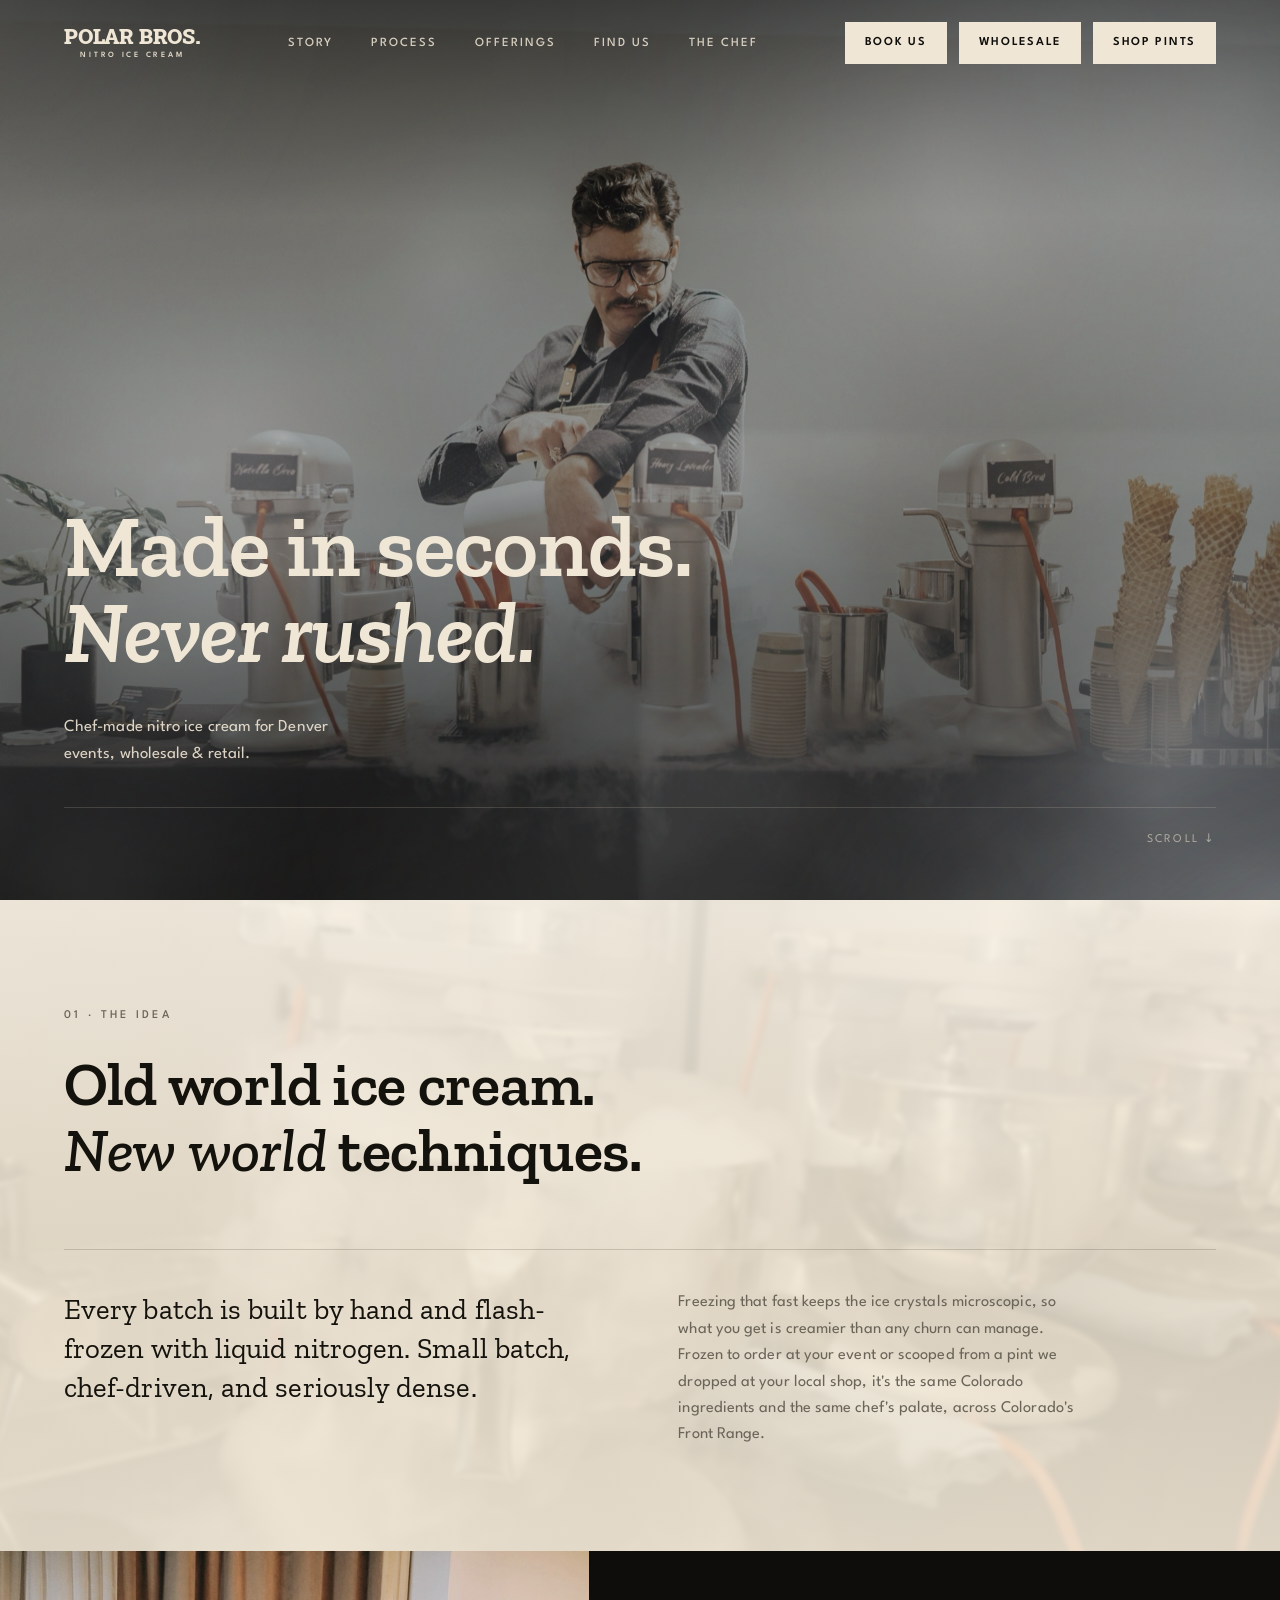
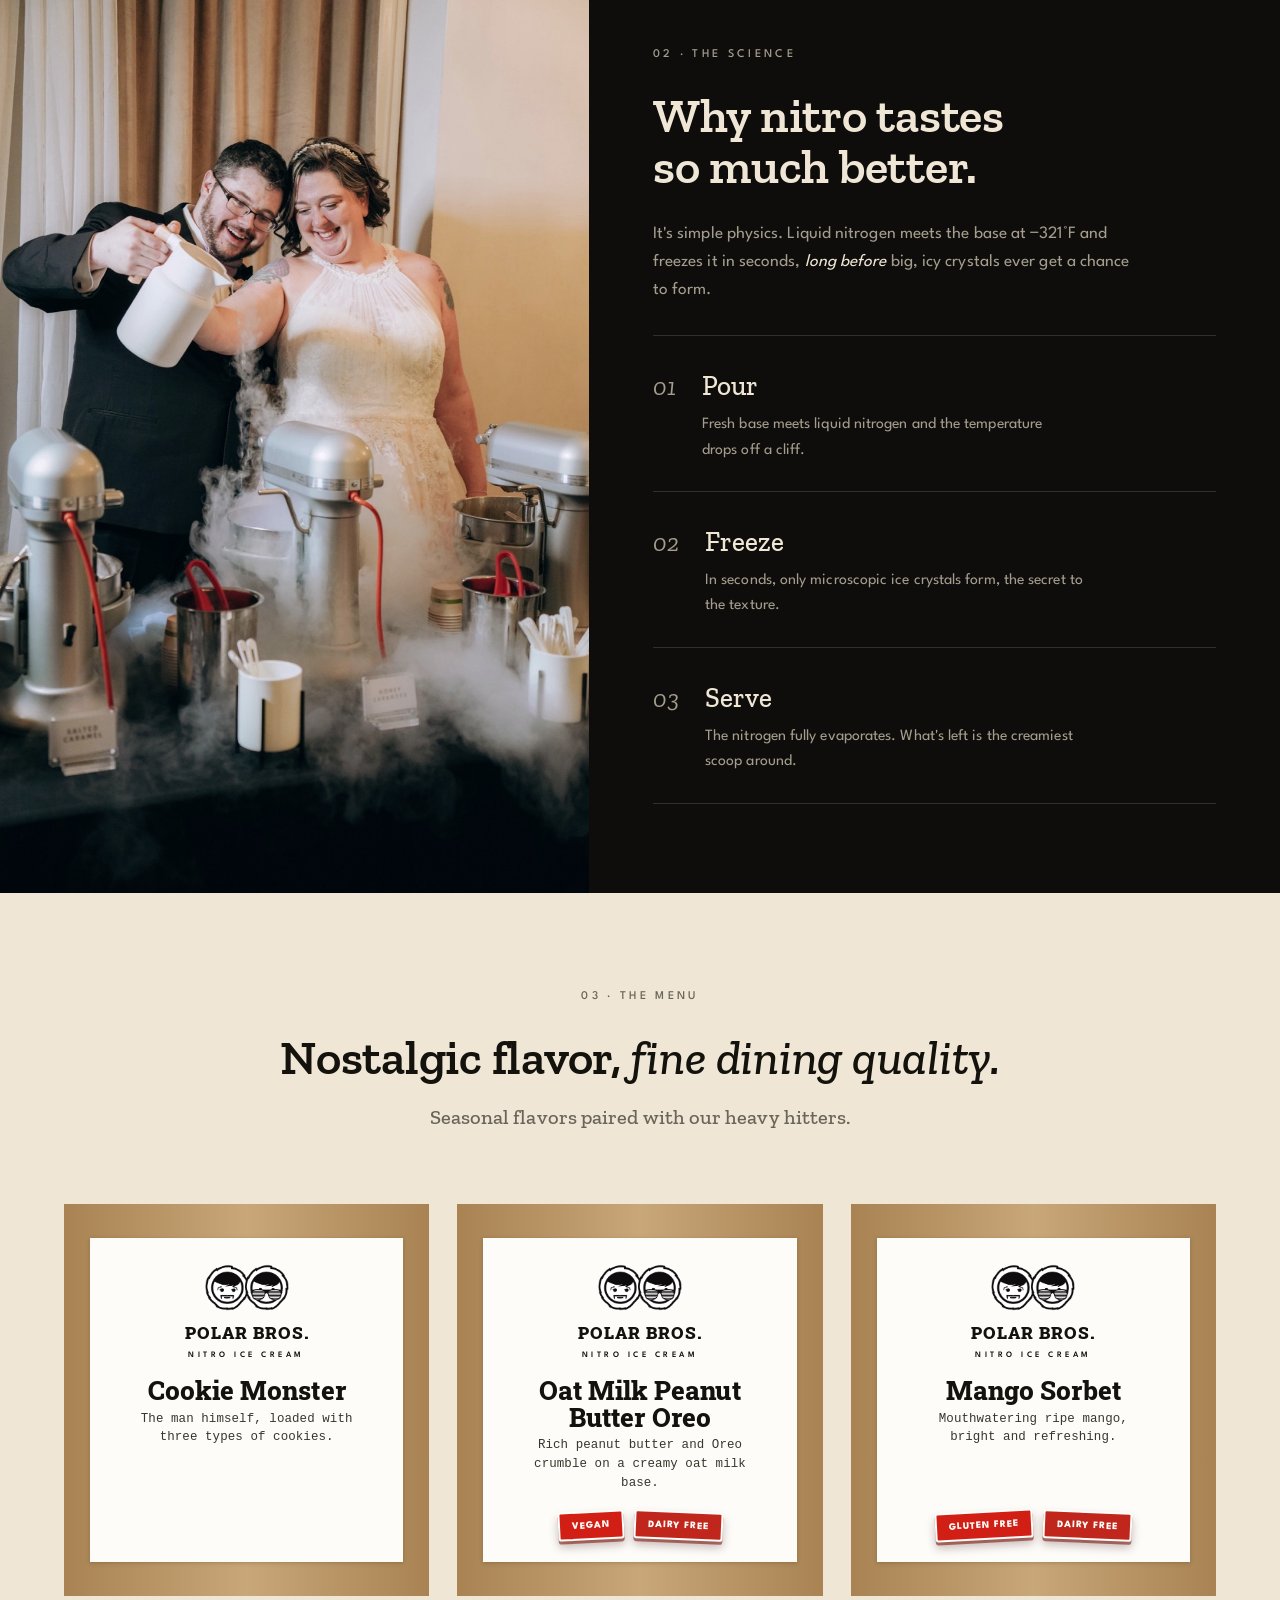
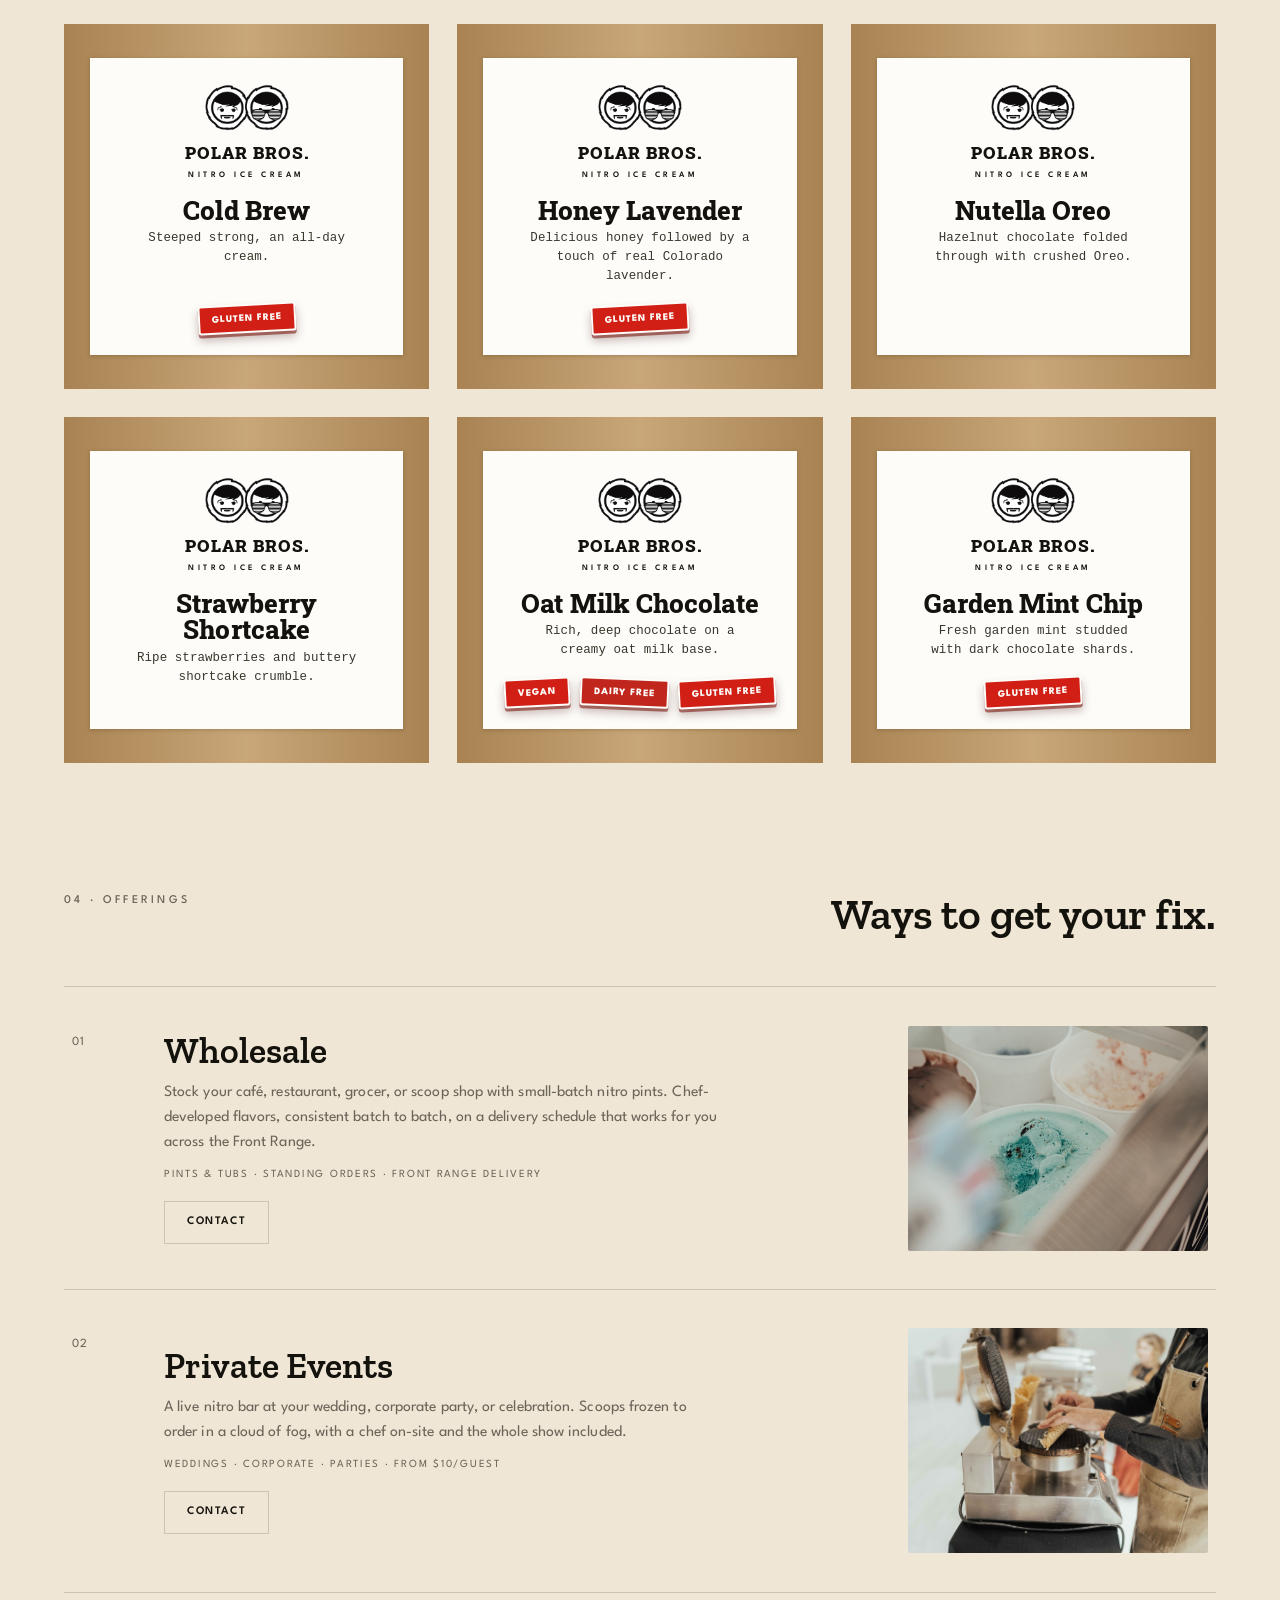
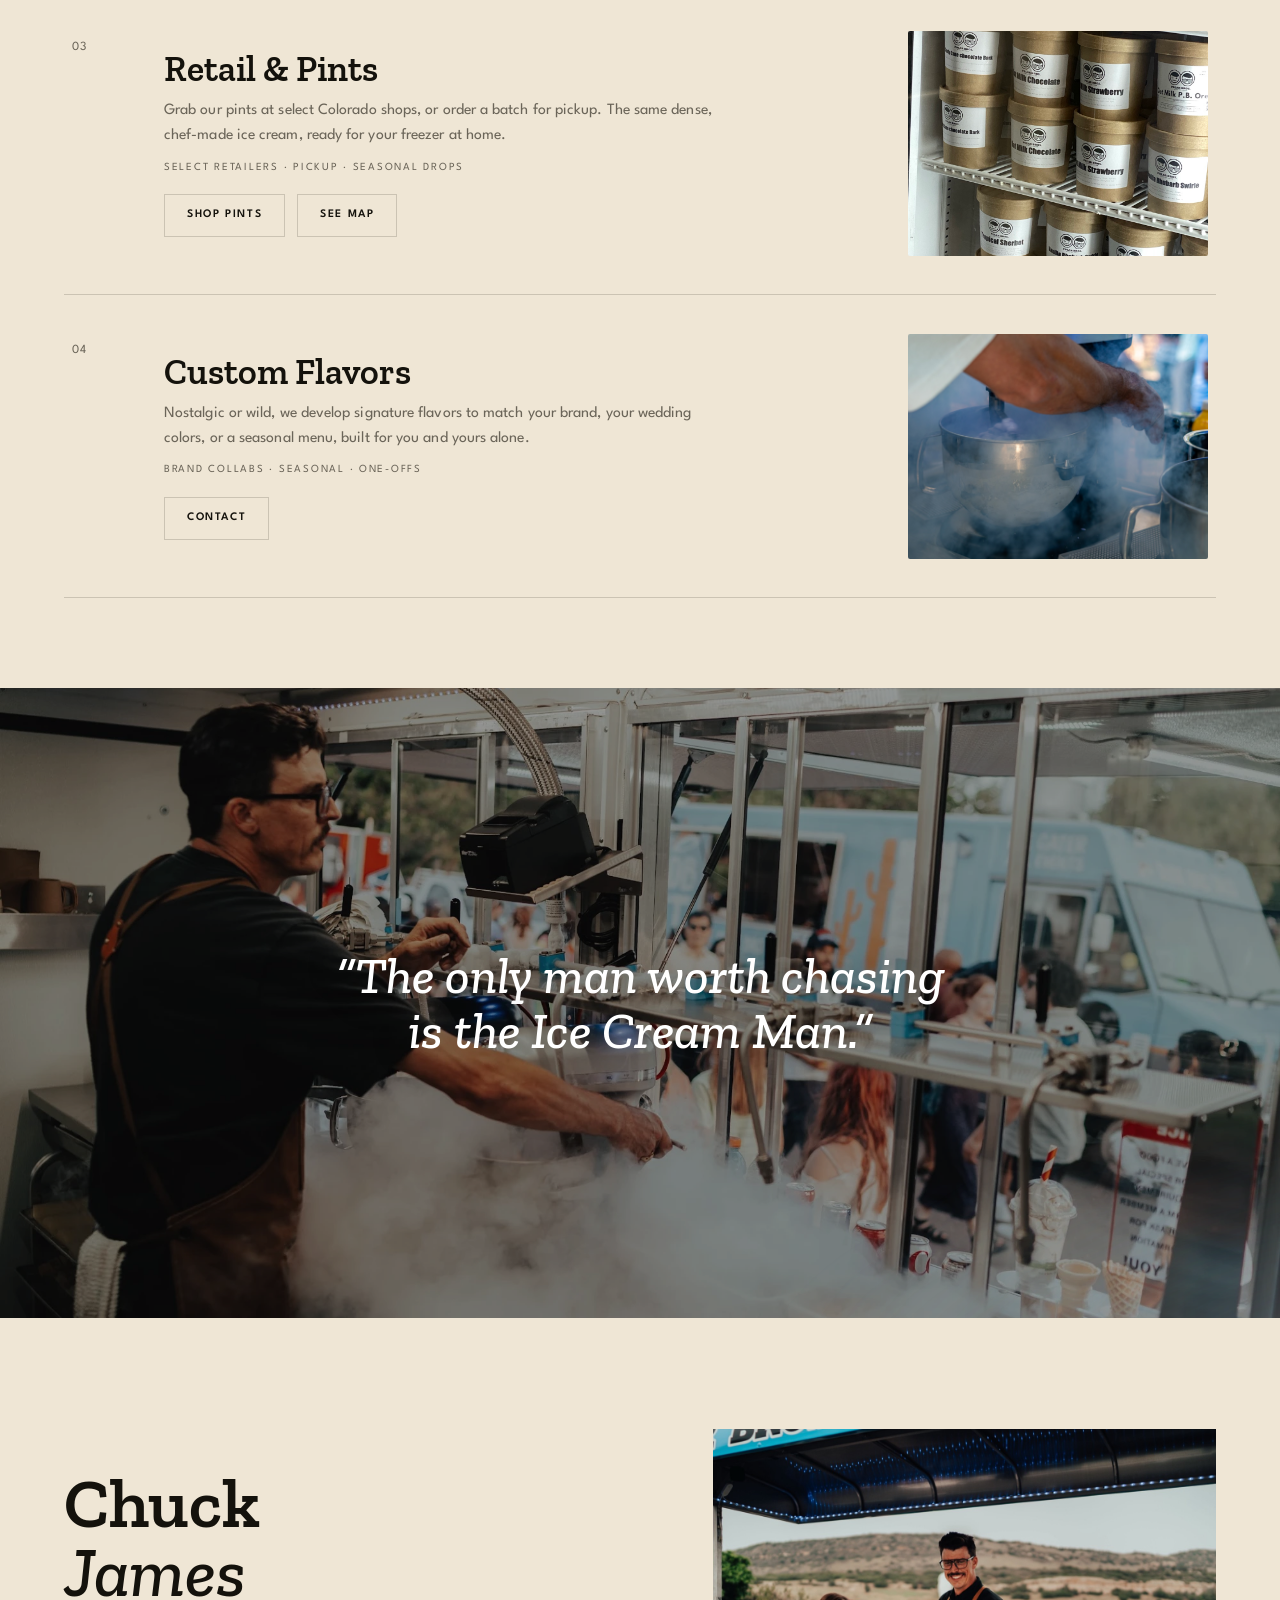
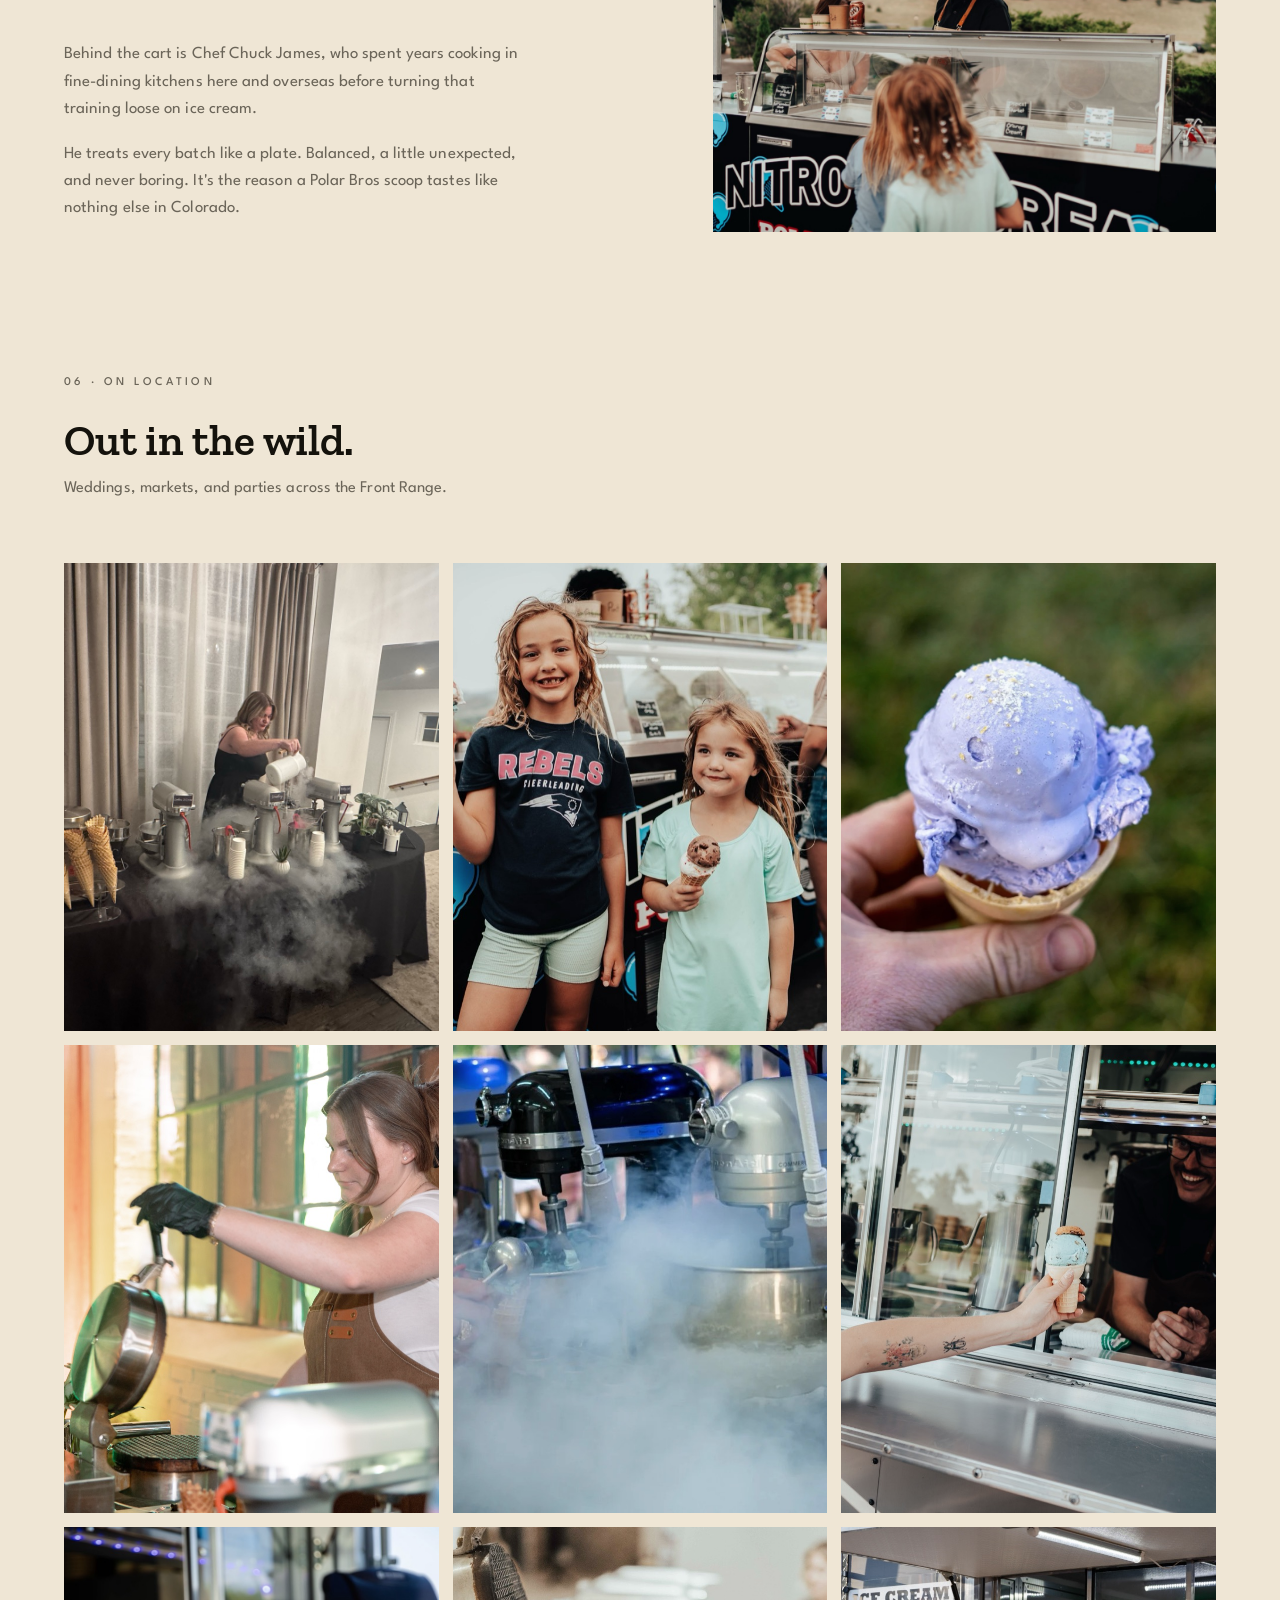
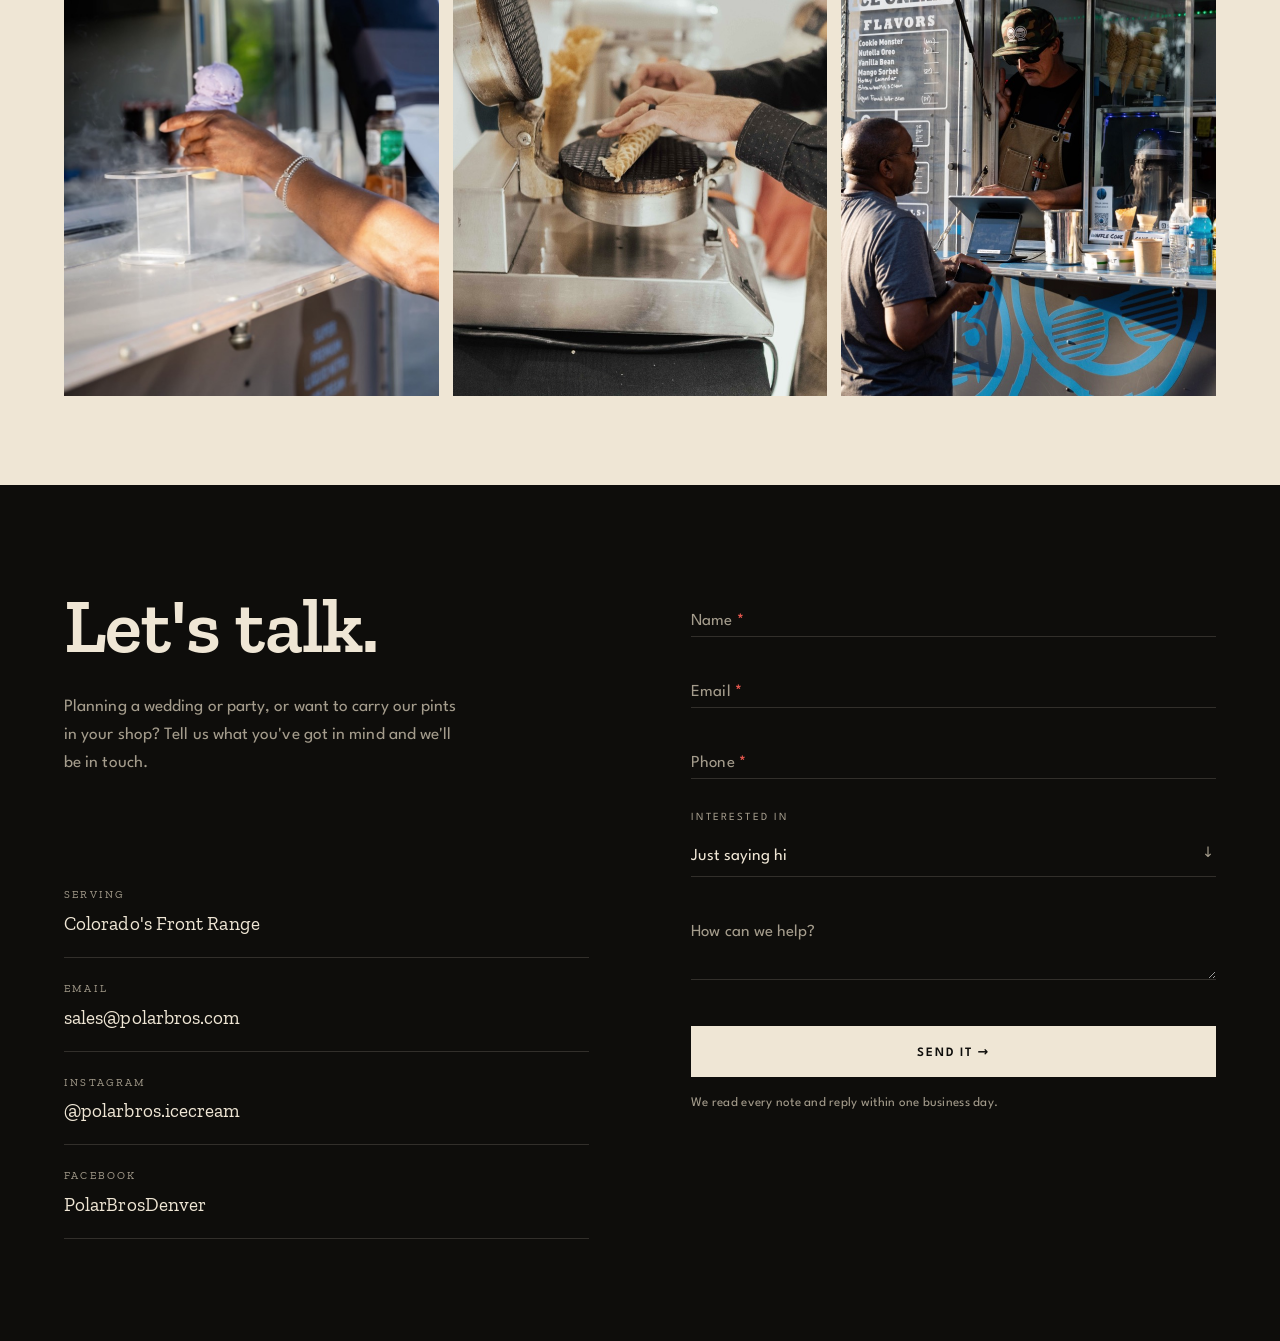
==== commit 96ee8730: "Shop Pints → https://order.polarbros.com/ (all pages) Co-Authored-By: Claude Opus 5.5 <noreply@anthr" ====
--- a/index.html
+++ b/index.html
@@ -70,13 +70,13 @@
         <a href="map.html">Find Us</a>
         <a href="#chef">The Chef</a>
         <a href="https://wholesale.polarbros.com/" target="_blank" rel="noopener" class="nav__links-extra">Wholesale</a>
-        <a href="https://polarbrosnitroicecream.square.site/" target="_blank" rel="noopener" class="nav__links-extra">Shop Pints</a>
+        <a href="https://order.polarbros.com/" target="_blank" rel="noopener" class="nav__links-extra">Shop Pints</a>
       </nav>
 
       <div class="nav__cta">
         <a href="#contact" class="nav__book">Book Us</a>
         <a href="https://wholesale.polarbros.com/" target="_blank" rel="noopener" class="nav__buy">Wholesale</a>
-        <a href="https://polarbrosnitroicecream.square.site/" target="_blank" rel="noopener" class="nav__shop">Shop Pints</a>
+        <a href="https://order.polarbros.com/" target="_blank" rel="noopener" class="nav__shop">Shop Pints</a>
       </div>
 
       <button class="nav__toggle" id="navToggle" aria-label="Toggle menu" aria-controls="navLinks" aria-expanded="false">
@@ -341,7 +341,7 @@
           <p class="index__desc">Grab our pints at select Colorado shops, or order a batch for pickup. The same dense, chef-made ice cream, ready for your freezer at home.</p>
           <span class="index__tags">Select retailers · Pickup · Seasonal drops</span>
           <div class="index__ctas">
-            <a href="https://polarbrosnitroicecream.square.site/" target="_blank" rel="noopener" class="index__cta">Shop Pints</a>
+            <a href="https://order.polarbros.com/" target="_blank" rel="noopener" class="index__cta">Shop Pints</a>
             <a href="map.html" class="index__cta">See Map</a>
           </div>
         </div>
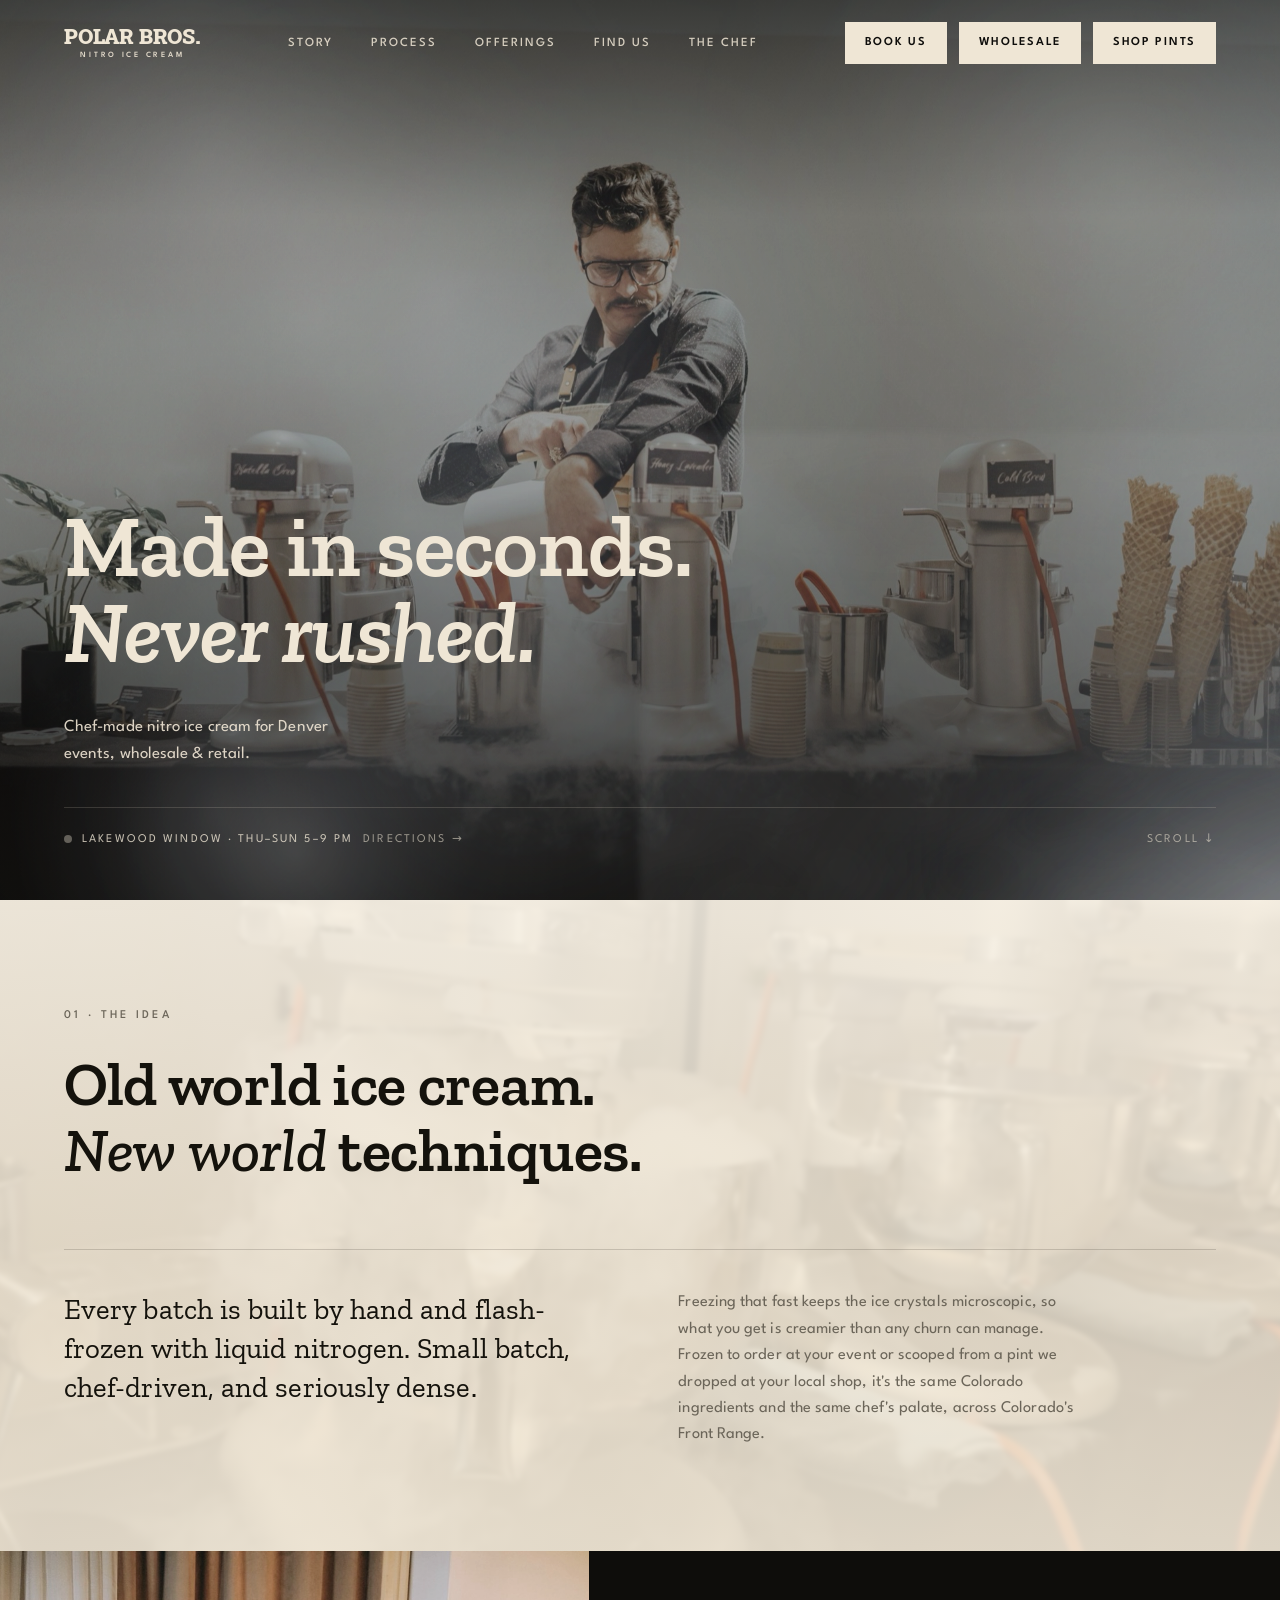
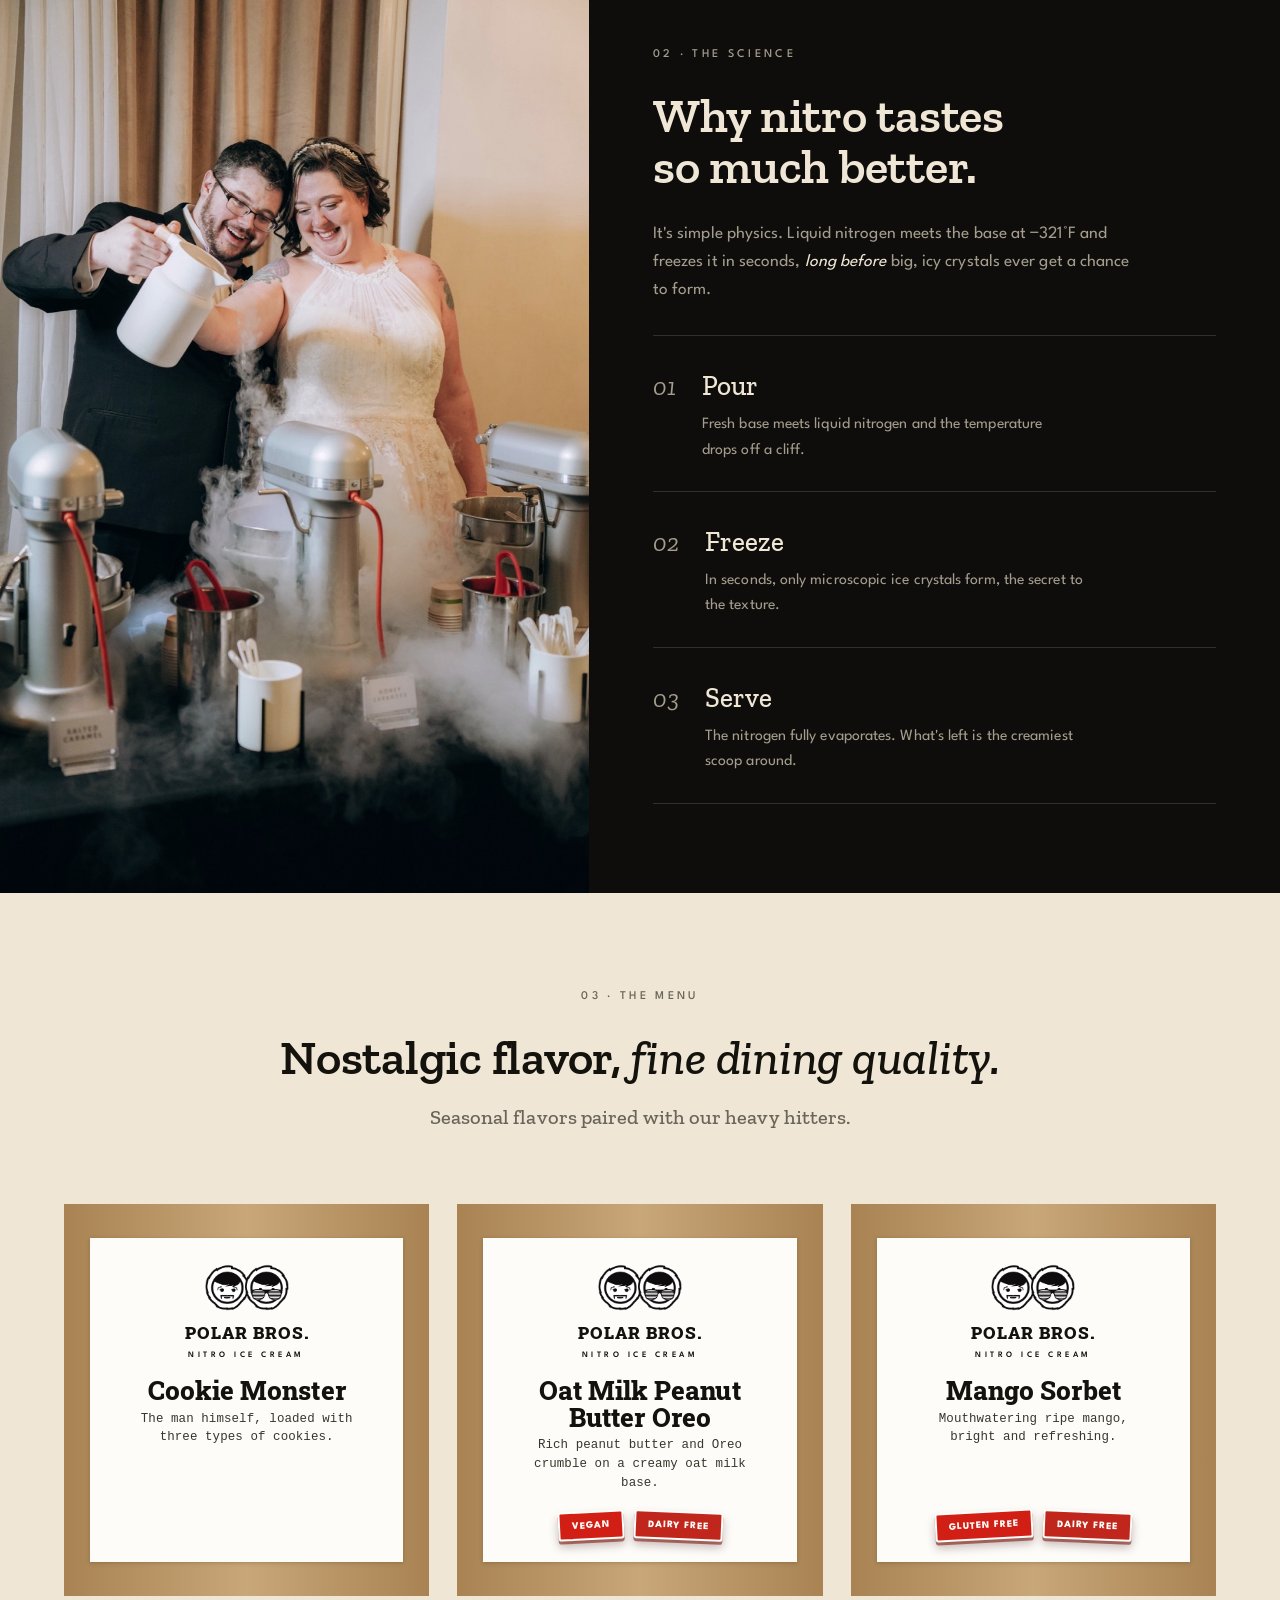
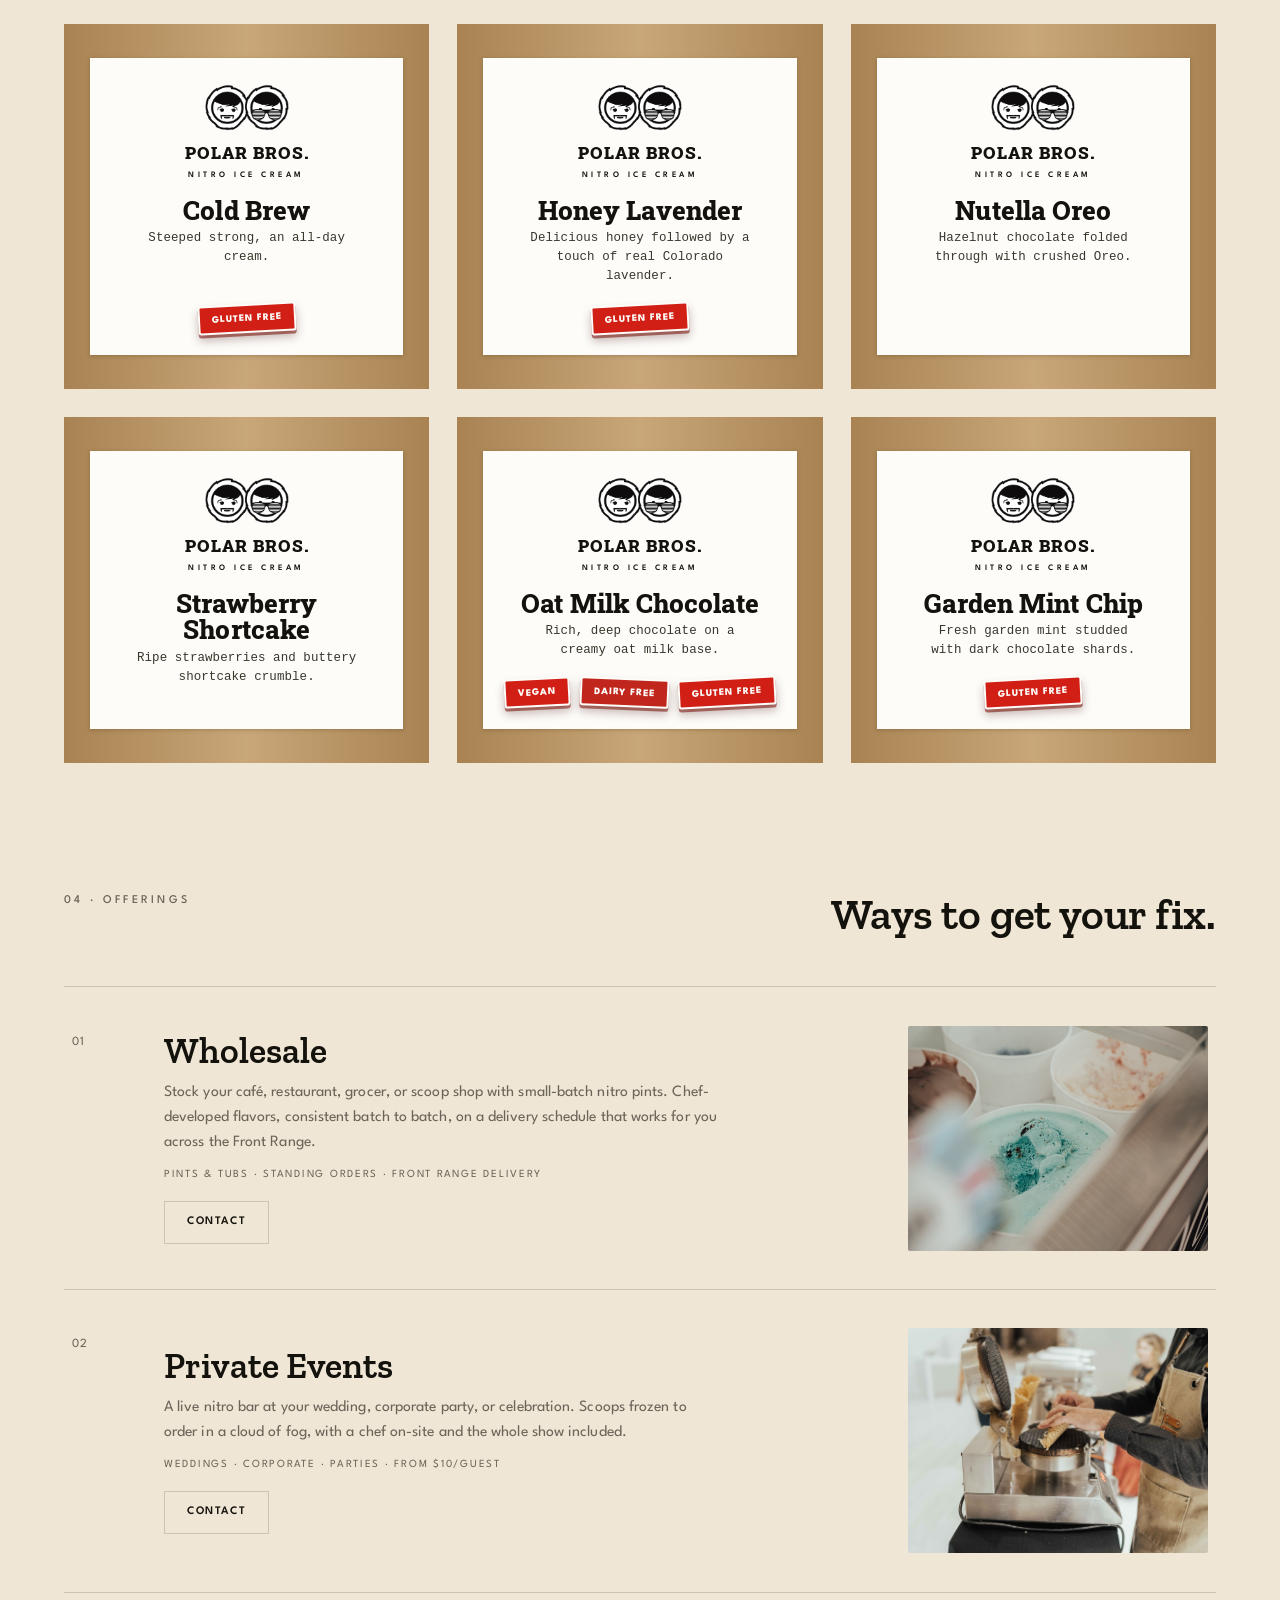
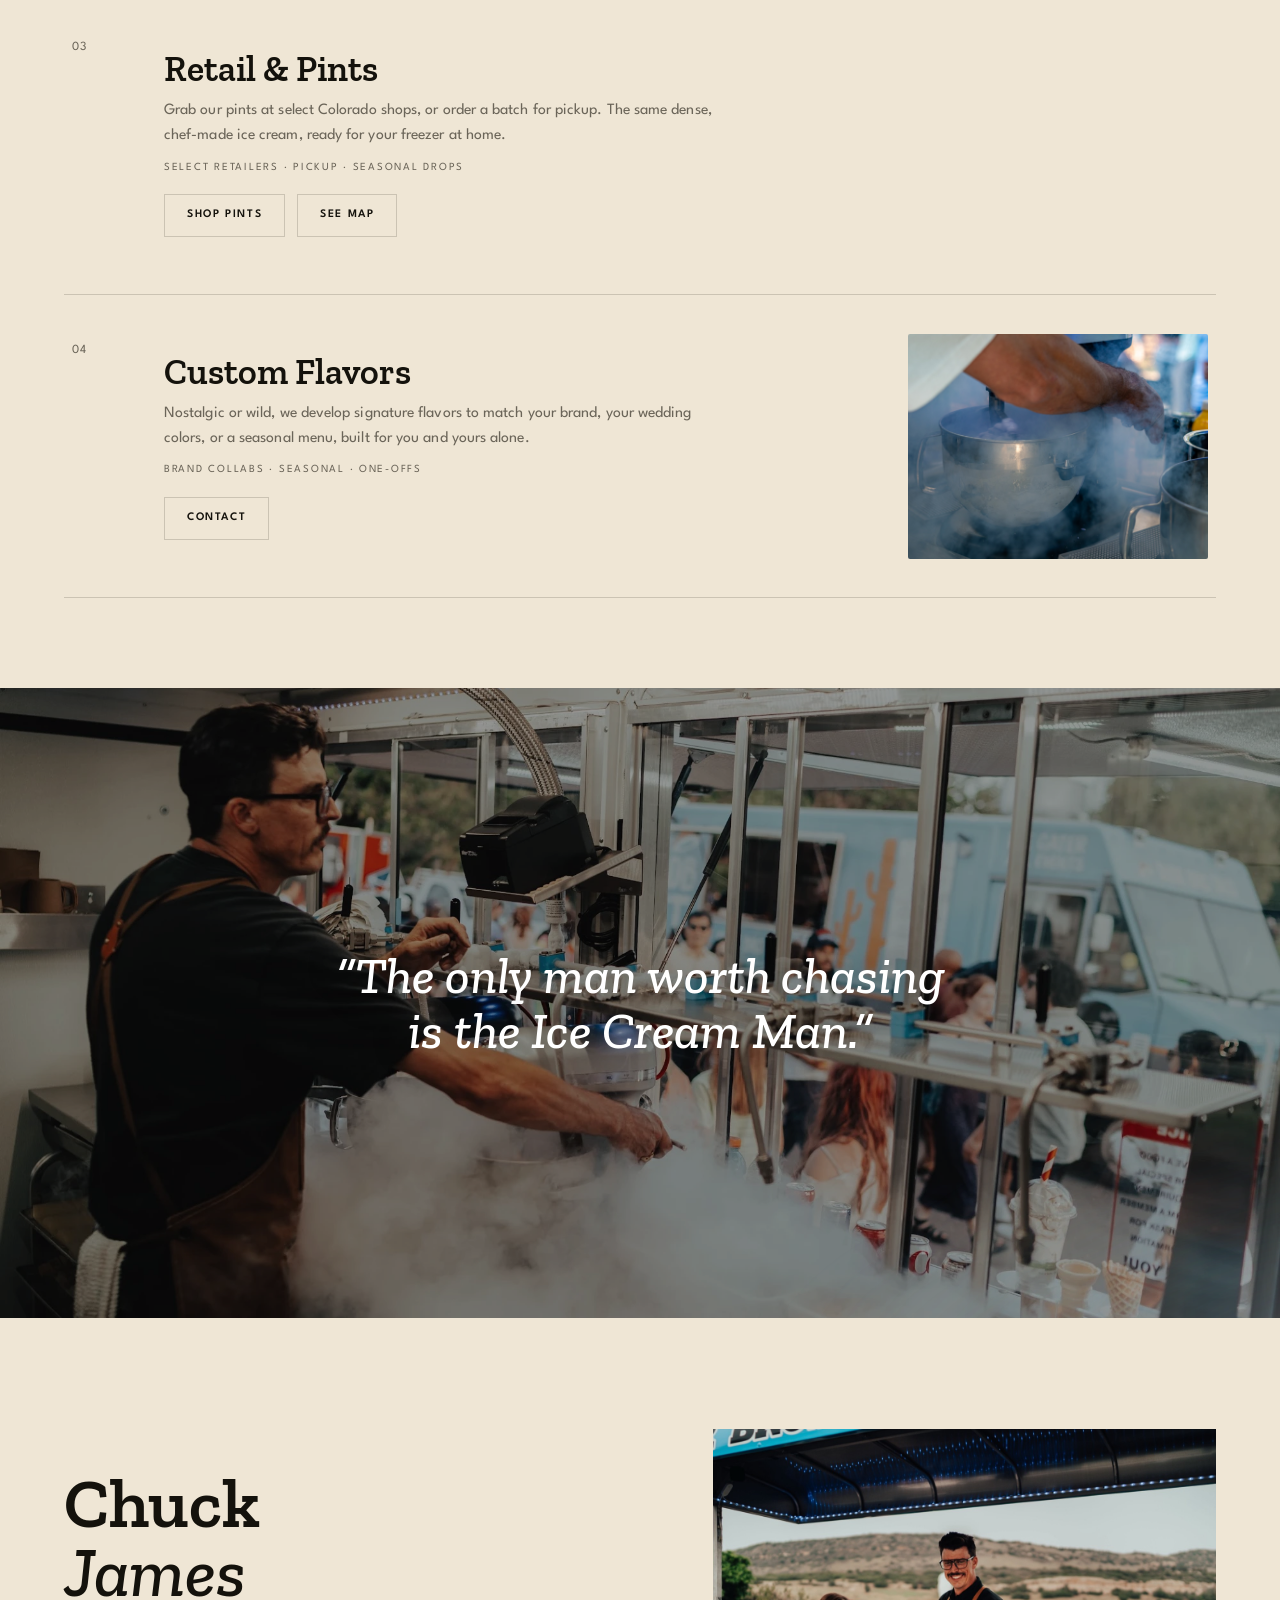
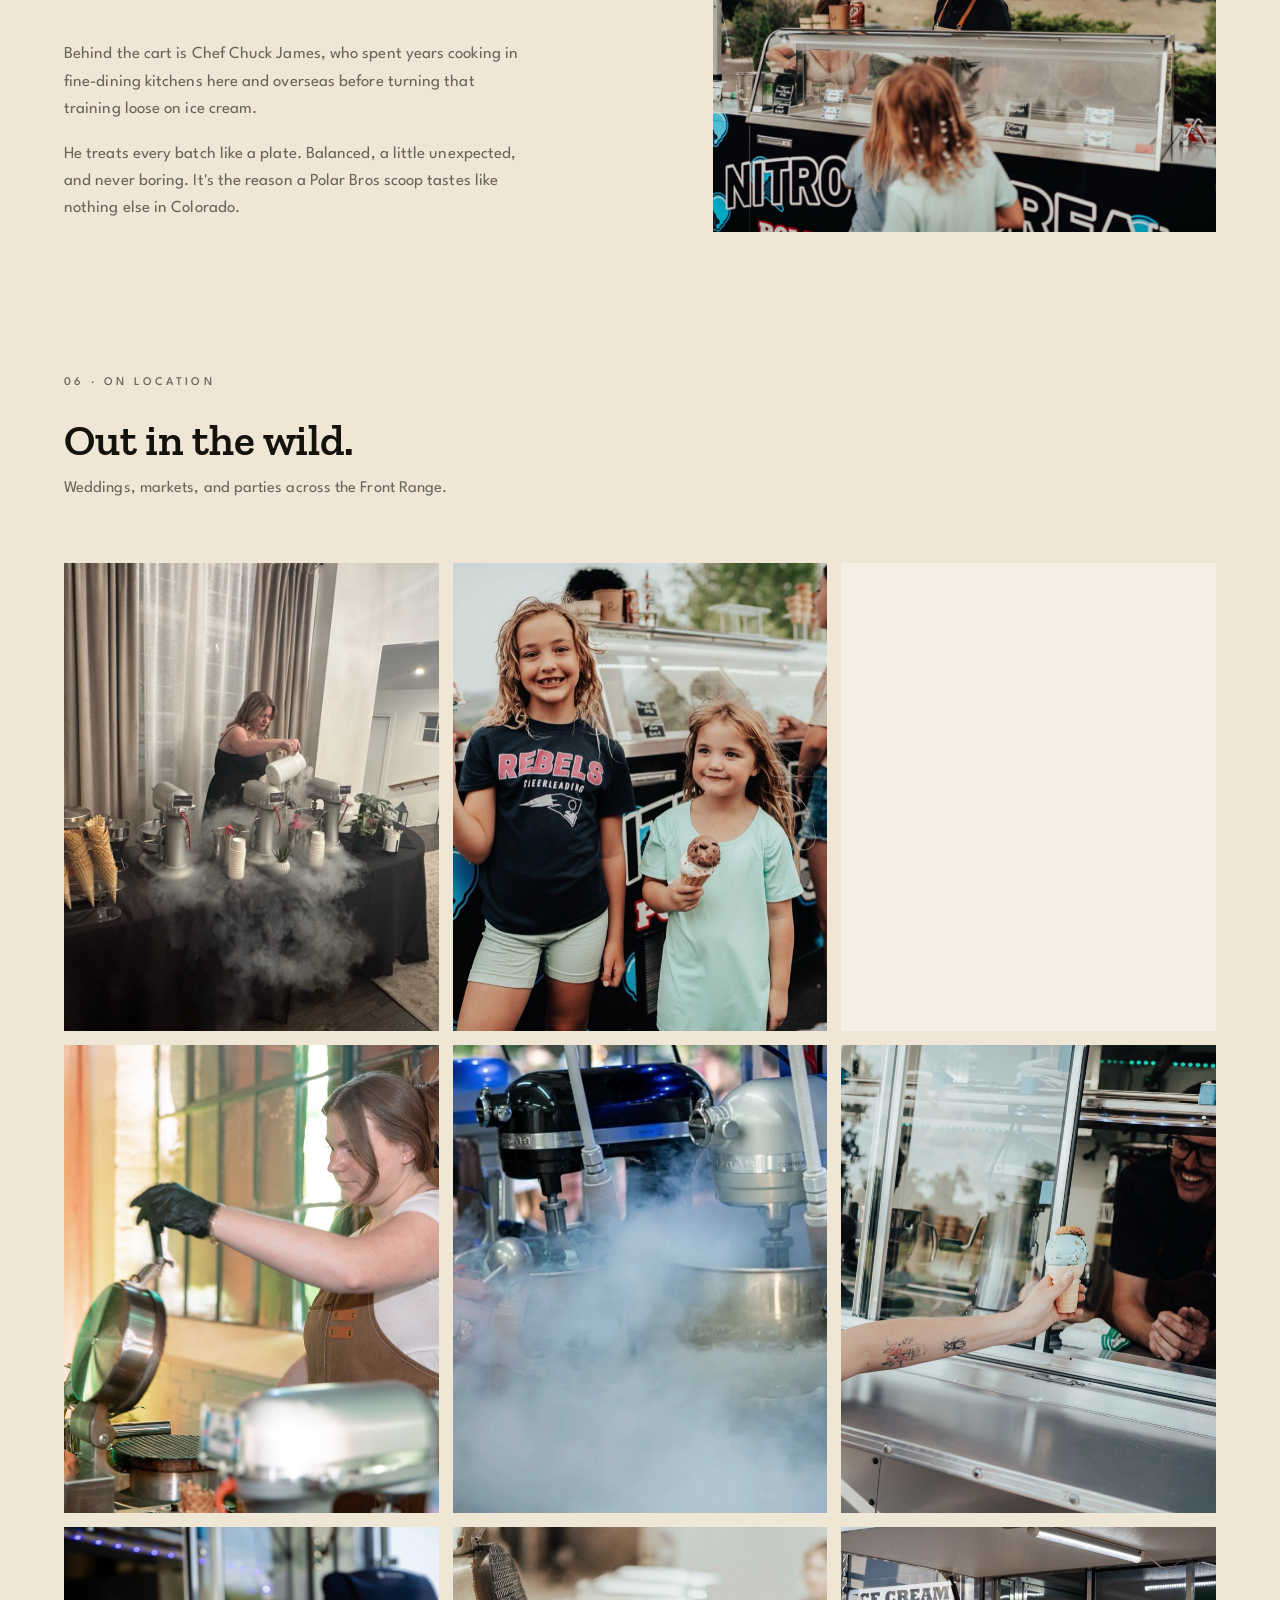
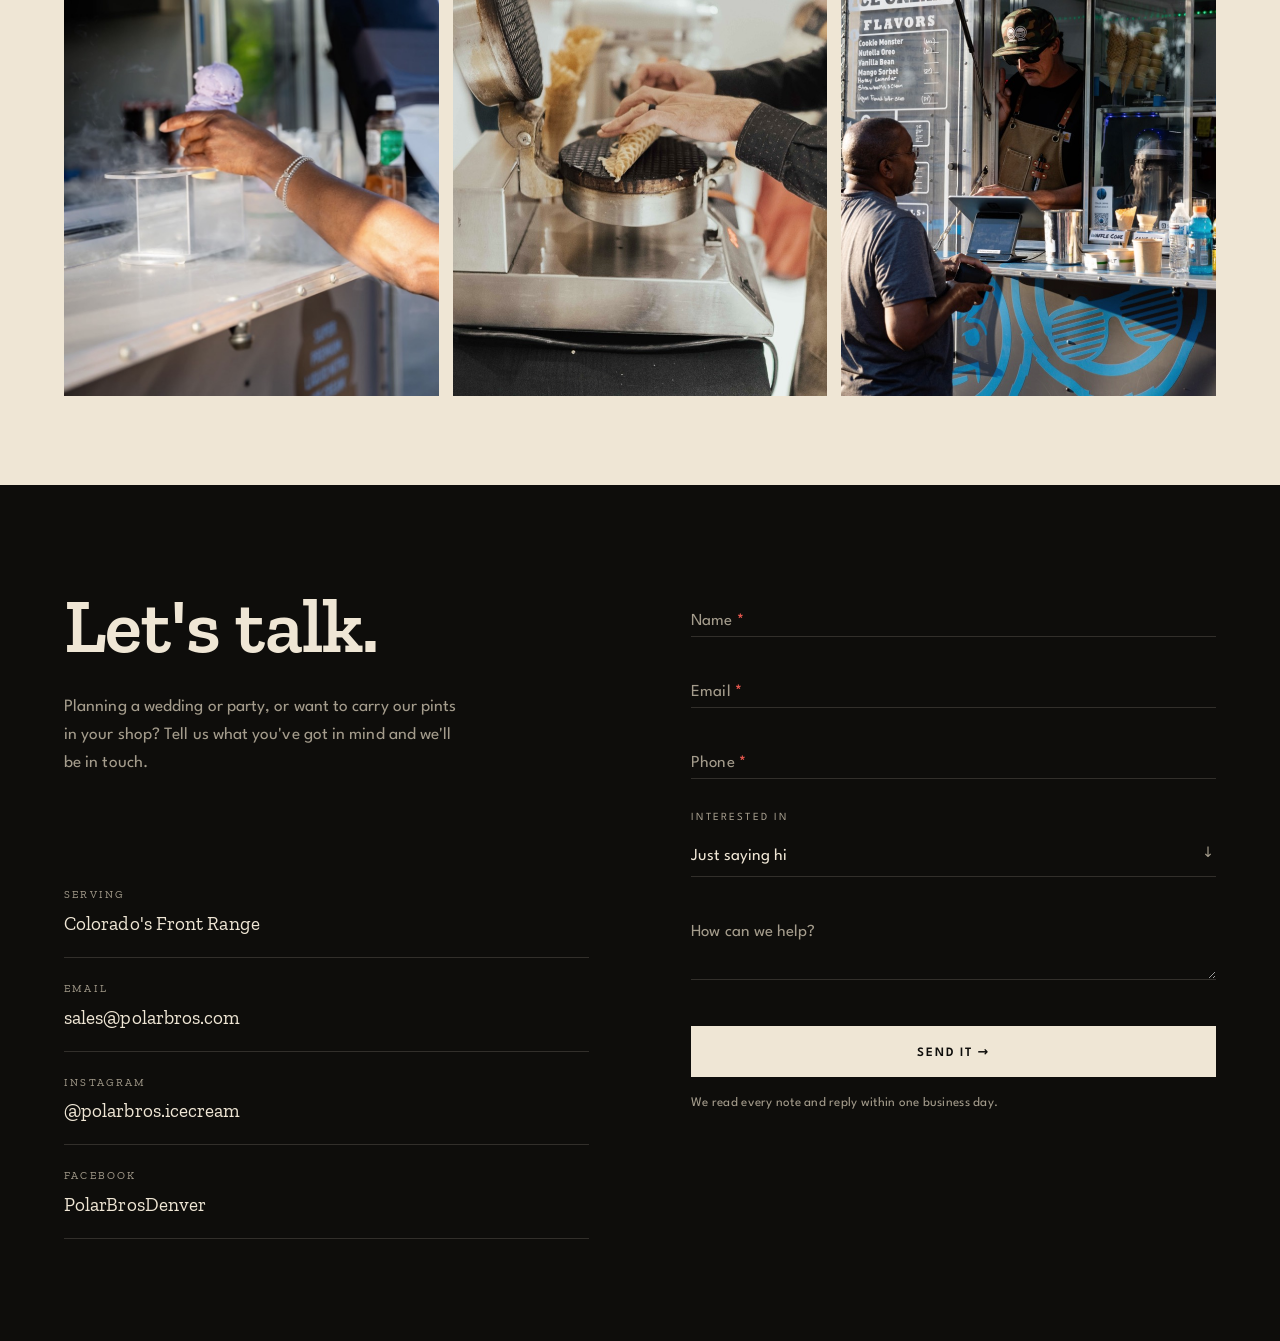
==== commit 794b9a3c: "Launch Lakewood window: Thu–Sun 5–9 PM Re-applies the window UI (reverts 2c91f85) with new hours: Th" ====
--- a/index.html
+++ b/index.html
@@ -116,6 +116,11 @@
         </p>
       </div>
       <div class="hero__meta">
+        <a class="hero__window" data-window href="https://www.google.com/maps/dir/?api=1&amp;destination=790+Kipling+St%2C+Lakewood%2C+CO+80215" target="_blank" rel="noopener">
+          <span class="status-dot" aria-hidden="true"></span>
+          <span>Lakewood Window · Thu–Sun 5–9 PM<span class="hero__window-open"> · Open now</span></span>
+          <span class="hero__window-go">Directions →</span>
+        </a>
         <span class="hero__scroll">Scroll ↓</span>
       </div>
     </div>
@@ -602,8 +607,12 @@
   </section>
 
   <!-- ===== STICKY MOBILE CTA ===== -->
-  <div class="mobar" aria-label="Quick contact">
-    <a href="#contact" class="mobar__btn mobar__btn--solid">Contact us</a>
+  <div class="mobar" data-window aria-label="Lakewood ice cream window">
+    <a href="map.html#window" class="mobar__window">
+      <span class="mobar__label"><span class="status-dot" aria-hidden="true"></span>Lakewood Window</span>
+      <span class="mobar__status" data-window-status>Thu–Sun · 5–9 PM</span>
+    </a>
+    <a href="https://www.google.com/maps/dir/?api=1&amp;destination=790+Kipling+St%2C+Lakewood%2C+CO+80215" target="_blank" rel="noopener" class="mobar__btn mobar__btn--solid">Directions</a>
   </div>
 
   <canvas id="fogGlobal" class="fog-global" aria-hidden="true"></canvas>
--- a/styles.css
+++ b/styles.css
@@ -214,7 +214,7 @@
 .chef__text,
 .gallery__head,
 .contact__head, .form, .contact__meta,
-.pagehead__inner, .stockists__map, .stockists__grid,
+.pagehead__inner, .window-card, .stockists__map, .stockists__grid,
 .footer {
   position: relative; z-index: 31;
 }
@@ -258,6 +258,15 @@
   color: rgba(239,230,213,0.8);
 }
 .hero__meta .hero__scroll { margin-left: auto; opacity: 0.7; }
+
+/* ---------- Lakewood window (live status set by script.js) ---------- */
+.status-dot { display: inline-block; flex: none; width: 8px; height: 8px; border-radius: 50%; background: currentColor; opacity: 0.45; }
+[data-window].is-open .status-dot { background: #4caf62; opacity: 1; box-shadow: 0 0 0 3px rgba(76, 175, 98, 0.22); }
+.hero__window { display: inline-flex; align-items: center; gap: 10px; flex-wrap: wrap; }
+.hero__window-open { display: none; }
+.hero__window.is-open .hero__window-open { display: inline; }
+.hero__window-go { opacity: 0.7; transition: opacity 0.25s; }
+.hero__window:hover .hero__window-go { opacity: 1; text-decoration: underline; text-underline-offset: 4px; }
 
 /* ---------- Story ---------- */
 .story { position: relative; max-width: var(--maxw); margin: 0 auto; padding: clamp(64px, 8vw, 120px) var(--pad); }
@@ -542,6 +551,15 @@
   background: var(--black); border: 3px solid var(--cream);
   box-shadow: 0 1px 4px rgba(0, 0, 0, 0.35);
 }
+#map .pb-pin--home span {
+  width: 22px; height: 22px; background: var(--cream); border: 6px solid var(--black);
+  box-shadow: 0 0 0 2px var(--cream), 0 2px 6px rgba(0, 0, 0, 0.4);
+}
+#map .pb-pin--home em {
+  position: absolute; left: 30px; top: 50%; transform: translateY(-50%); white-space: nowrap;
+  font-style: normal; font-family: var(--sans); font-size: 0.64rem; font-weight: 700;
+  letter-spacing: 0.14em; text-transform: uppercase; background: var(--black); color: var(--cream); padding: 4px 8px;
+}
 .leaflet-popup-content { font-family: var(--sans); font-size: 0.9rem; line-height: 1.45; color: var(--ink); }
 .leaflet-popup-content strong { font-family: var(--serif); font-weight: 600; font-size: 1rem; }
 .leaflet-popup-content a { color: var(--ink); text-decoration: underline; text-underline-offset: 2px; }
@@ -554,6 +572,30 @@
 .place__addr a { text-decoration: underline; text-underline-offset: 3px; }
 @media (max-width: 900px) { .stockists__grid { grid-template-columns: 1fr 1fr; } }
 @media (max-width: 560px) { .stockists__grid { grid-template-columns: 1fr; } .stockists__map { aspect-ratio: 1 / 1; } }
+
+/* Featured: our own Lakewood window (map page) */
+.window-card {
+  display: grid; grid-template-columns: minmax(0, 5fr) minmax(0, 7fr);
+  gap: clamp(28px, 5vw, 72px); align-items: center; margin-bottom: clamp(56px, 7vw, 96px);
+  scroll-margin-top: 110px; /* clear the fixed nav when jumped to via #window */
+}
+.window-card__media { margin: 0; overflow: hidden; aspect-ratio: 4 / 5; background: var(--cream-2); }
+.window-card__media img { width: 100%; height: 100%; object-fit: cover; object-position: 50% 35%; }
+.window-card__title { font-family: var(--serif); font-weight: 600; font-size: clamp(1.9rem, 3.6vw, 3rem); line-height: 1.04; margin: 0 0 16px; }
+.window-card__title i { font-weight: 500; }
+.window-card__lead { color: var(--muted); max-width: 46ch; margin-bottom: 26px; }
+.window-card__facts {
+  display: grid; grid-template-columns: repeat(2, auto); justify-content: start; gap: 0 clamp(28px, 4vw, 56px);
+  padding: 18px 0; margin: 0 0 22px; border-top: 1px solid var(--line); border-bottom: 1px solid var(--line);
+}
+.window-card__facts dt { font-size: 0.68rem; letter-spacing: 0.2em; text-transform: uppercase; color: var(--muted); margin-bottom: 6px; }
+.window-card__facts dd { font-family: var(--serif); font-size: 1.15rem; margin: 0; }
+@media (max-width: 760px) {
+  .window-card { grid-template-columns: 1fr; }
+  .window-card__media { aspect-ratio: 4 / 3; }
+  .window-card__media img { object-position: 50% 4%; } /* keep the NITRO ICE CREAM sign in frame */
+  .window-card__facts { grid-template-columns: 1fr 1fr; }
+}
 
 /* ---------- Reveal ---------- */
 .reveal { opacity: 0; transform: translateY(24px); transition: opacity 0.9s var(--ease), transform 0.9s var(--ease); }
@@ -607,7 +649,7 @@
   .story__grid { grid-template-columns: 1fr; }
   .hero__row { flex-direction: column; align-items: flex-start; gap: 26px; }
   .hero__meta { flex-wrap: wrap; gap: 16px 22px; }
-  .hero__meta .hero__scroll { display: none; }
+  .hero__meta .hero__scroll, .hero__meta .hero__window { display: none; } /* phones get the window in the sticky bar */
   .footer__cols { grid-template-columns: 1fr; }
 }
 
@@ -615,7 +657,7 @@
 .mobar { display: none; }
 @media (max-width: 640px) {
   .mobar {
-    display: grid; grid-template-columns: 1fr; gap: 10px;
+    display: grid; grid-template-columns: minmax(0, 1fr) auto; align-items: center; gap: 14px;
     position: fixed; left: 0; right: 0; bottom: 0; z-index: 90;
     padding: 10px 14px calc(10px + env(safe-area-inset-bottom));
     background: rgba(14, 13, 11, 0.92);
@@ -628,6 +670,10 @@
     font-family: var(--sans); font-weight: 600; font-size: 0.8rem;
     letter-spacing: 0.12em; text-transform: uppercase;
   }
+  .mobar__btn { padding: 0 22px; }
+  .mobar__window { display: flex; flex-direction: column; gap: 3px; min-width: 0; color: var(--cream); padding-left: 4px; }
+  .mobar__label { display: flex; align-items: center; gap: 8px; font-size: 0.64rem; font-weight: 600; letter-spacing: 0.18em; text-transform: uppercase; opacity: 0.7; }
+  .mobar__status { font-family: var(--serif); font-size: 1rem; line-height: 1.2; white-space: nowrap; overflow: hidden; text-overflow: ellipsis; }
   .mobar__btn--ghost { color: var(--cream); border: 1px solid rgba(239, 230, 213, 0.4); }
   .mobar__btn--solid { background: var(--cream); color: var(--black); }
   /* keep the last section clear of the fixed bar */
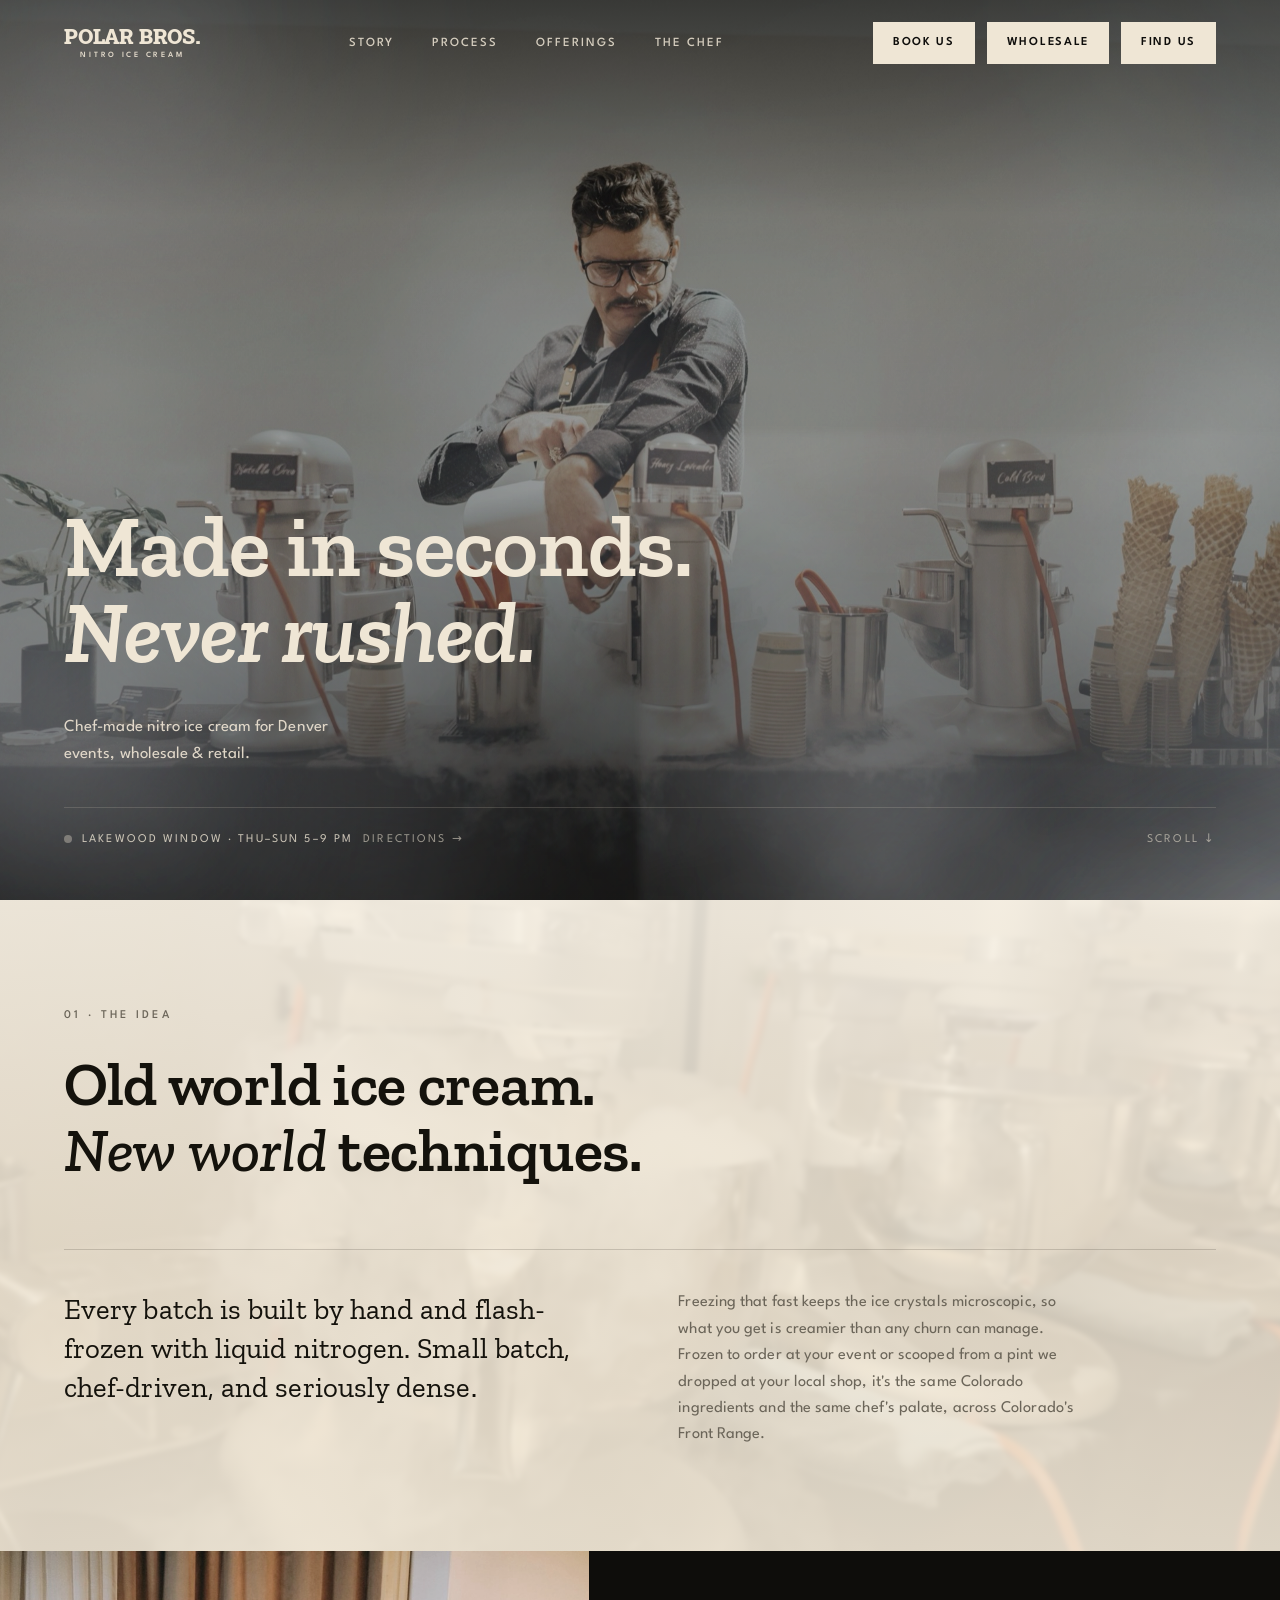
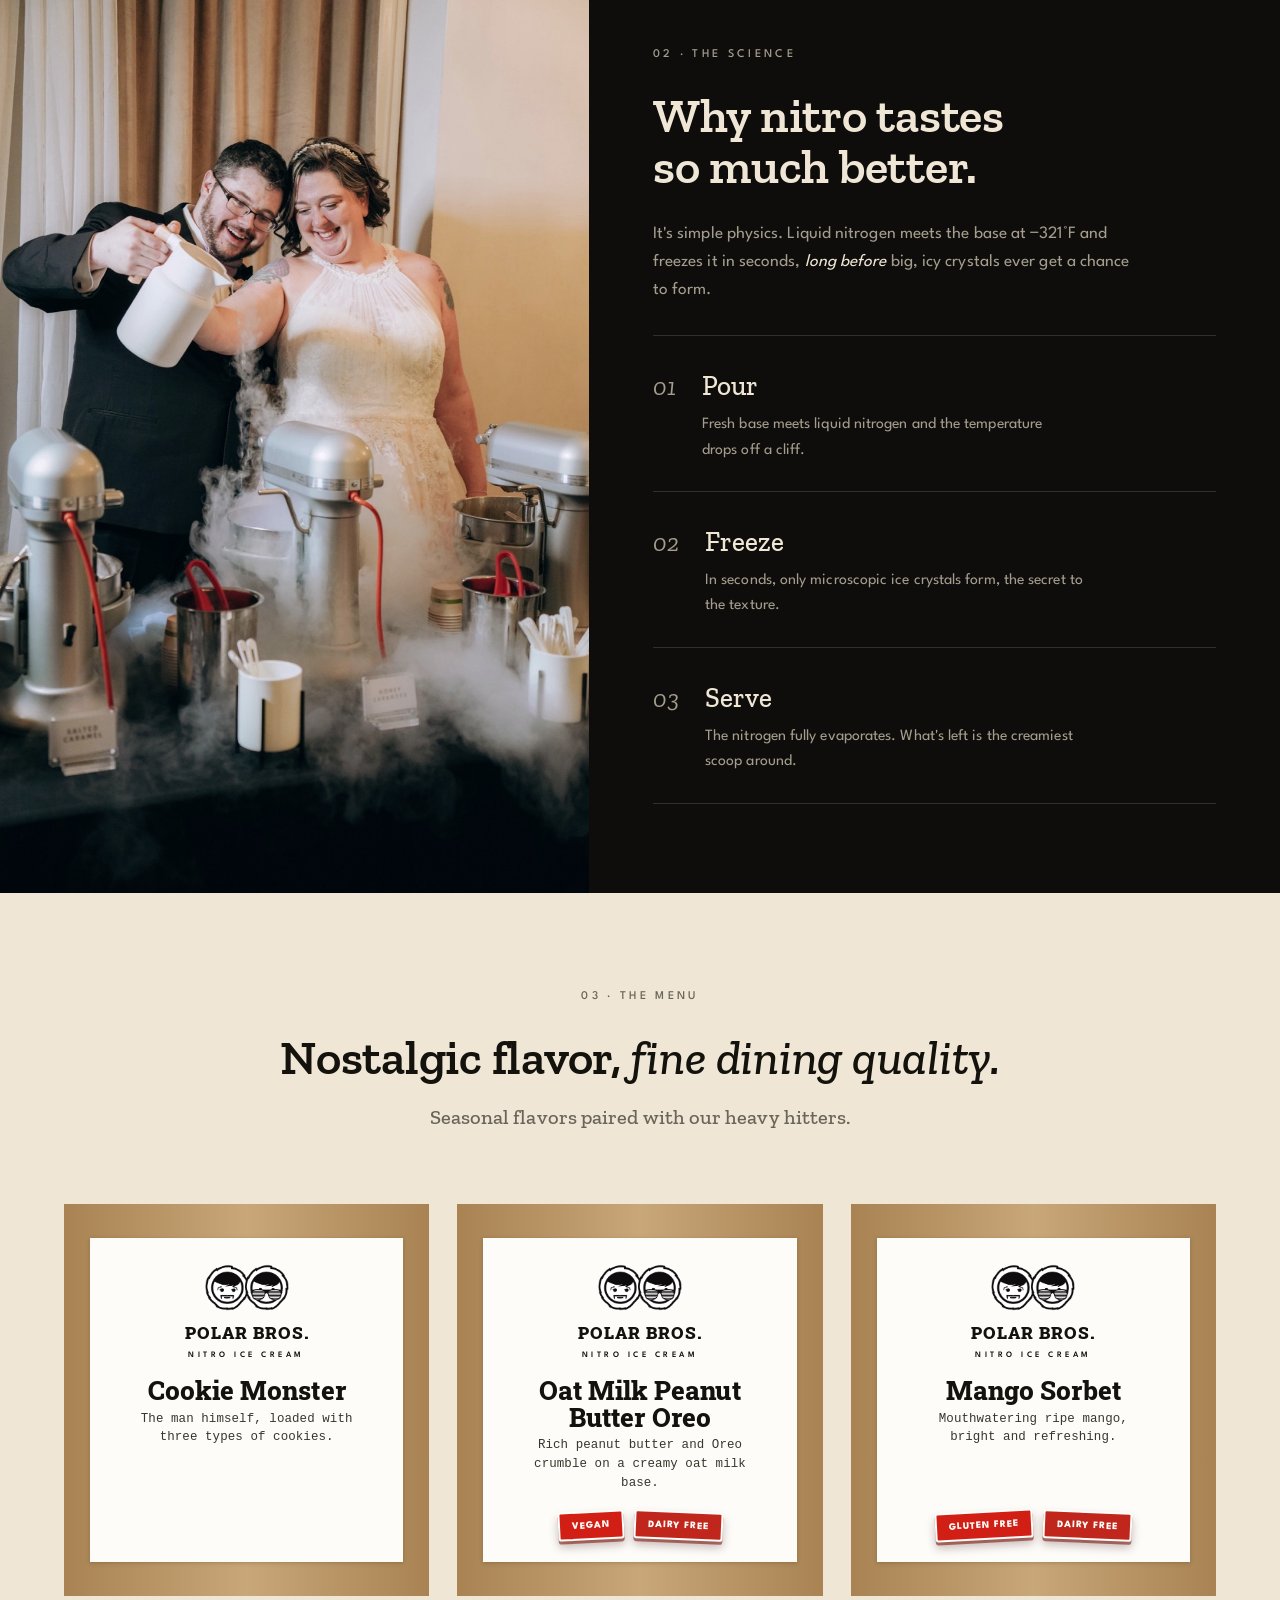
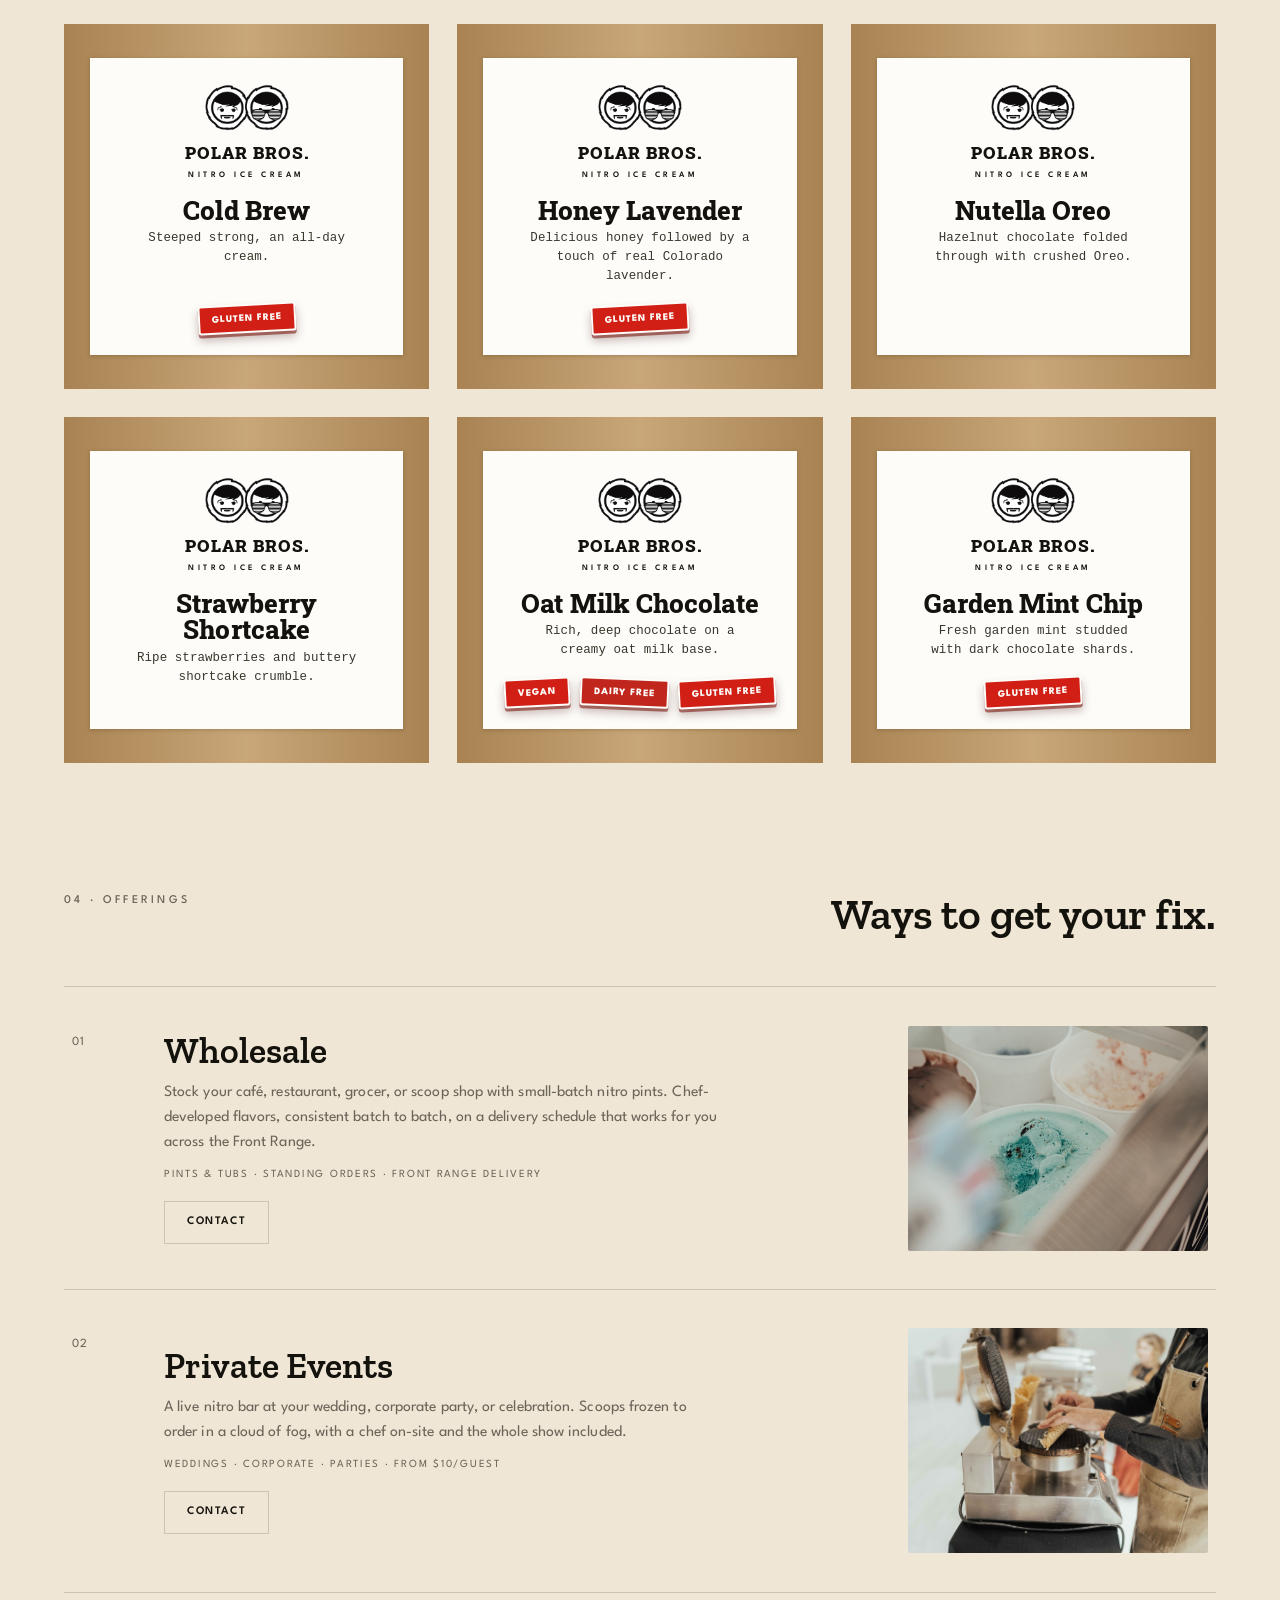
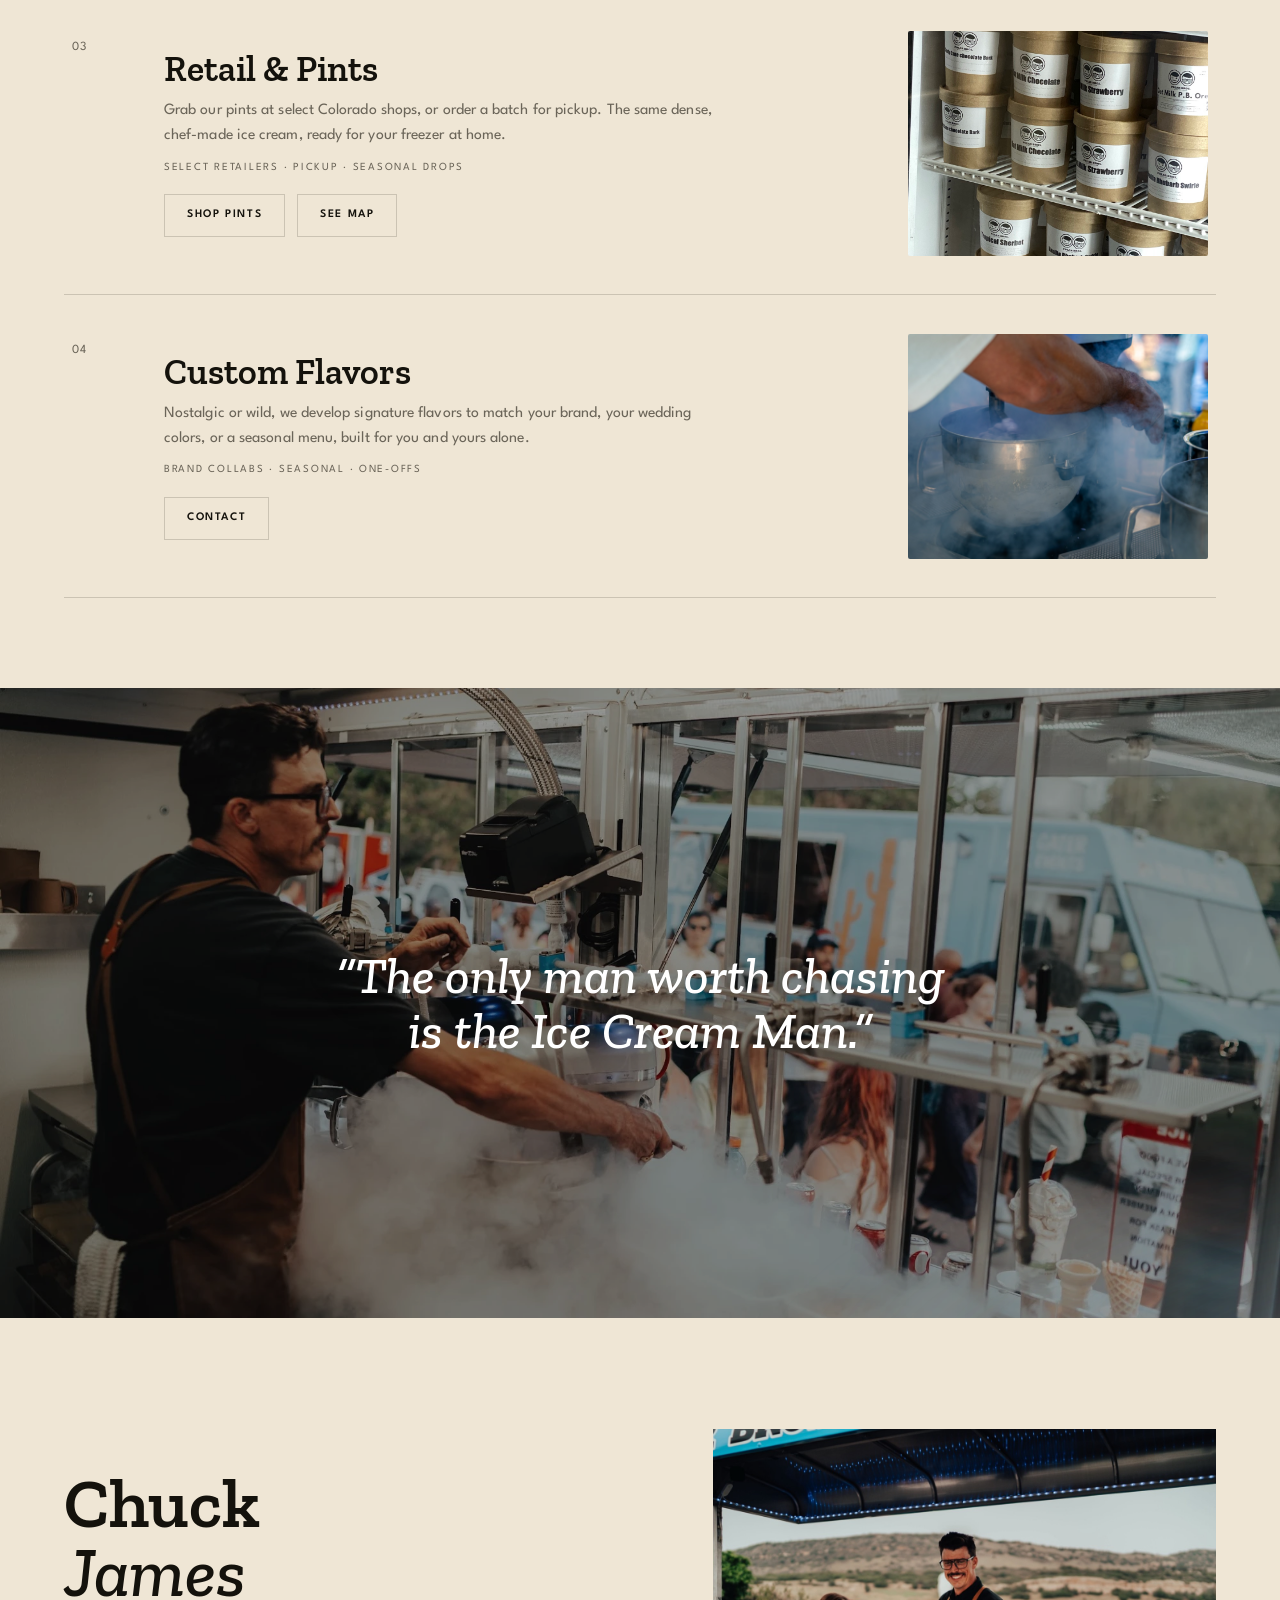
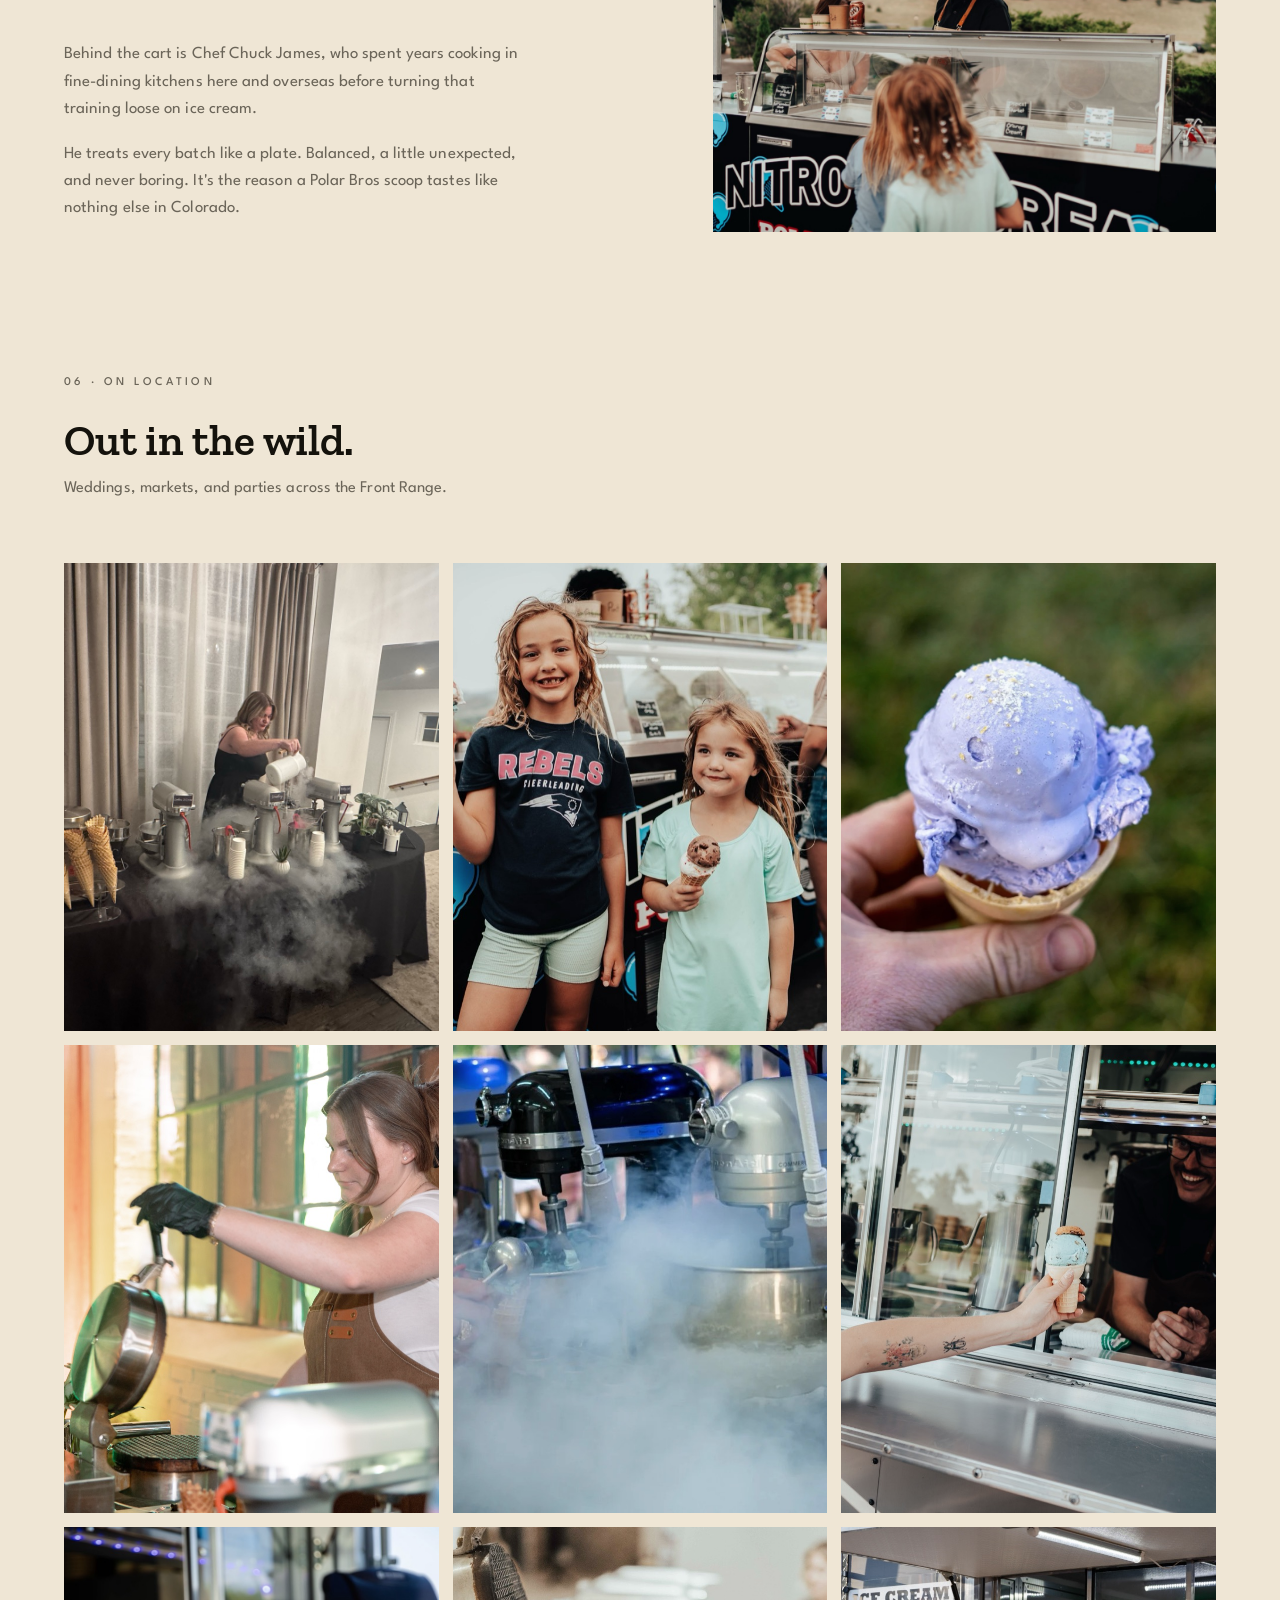
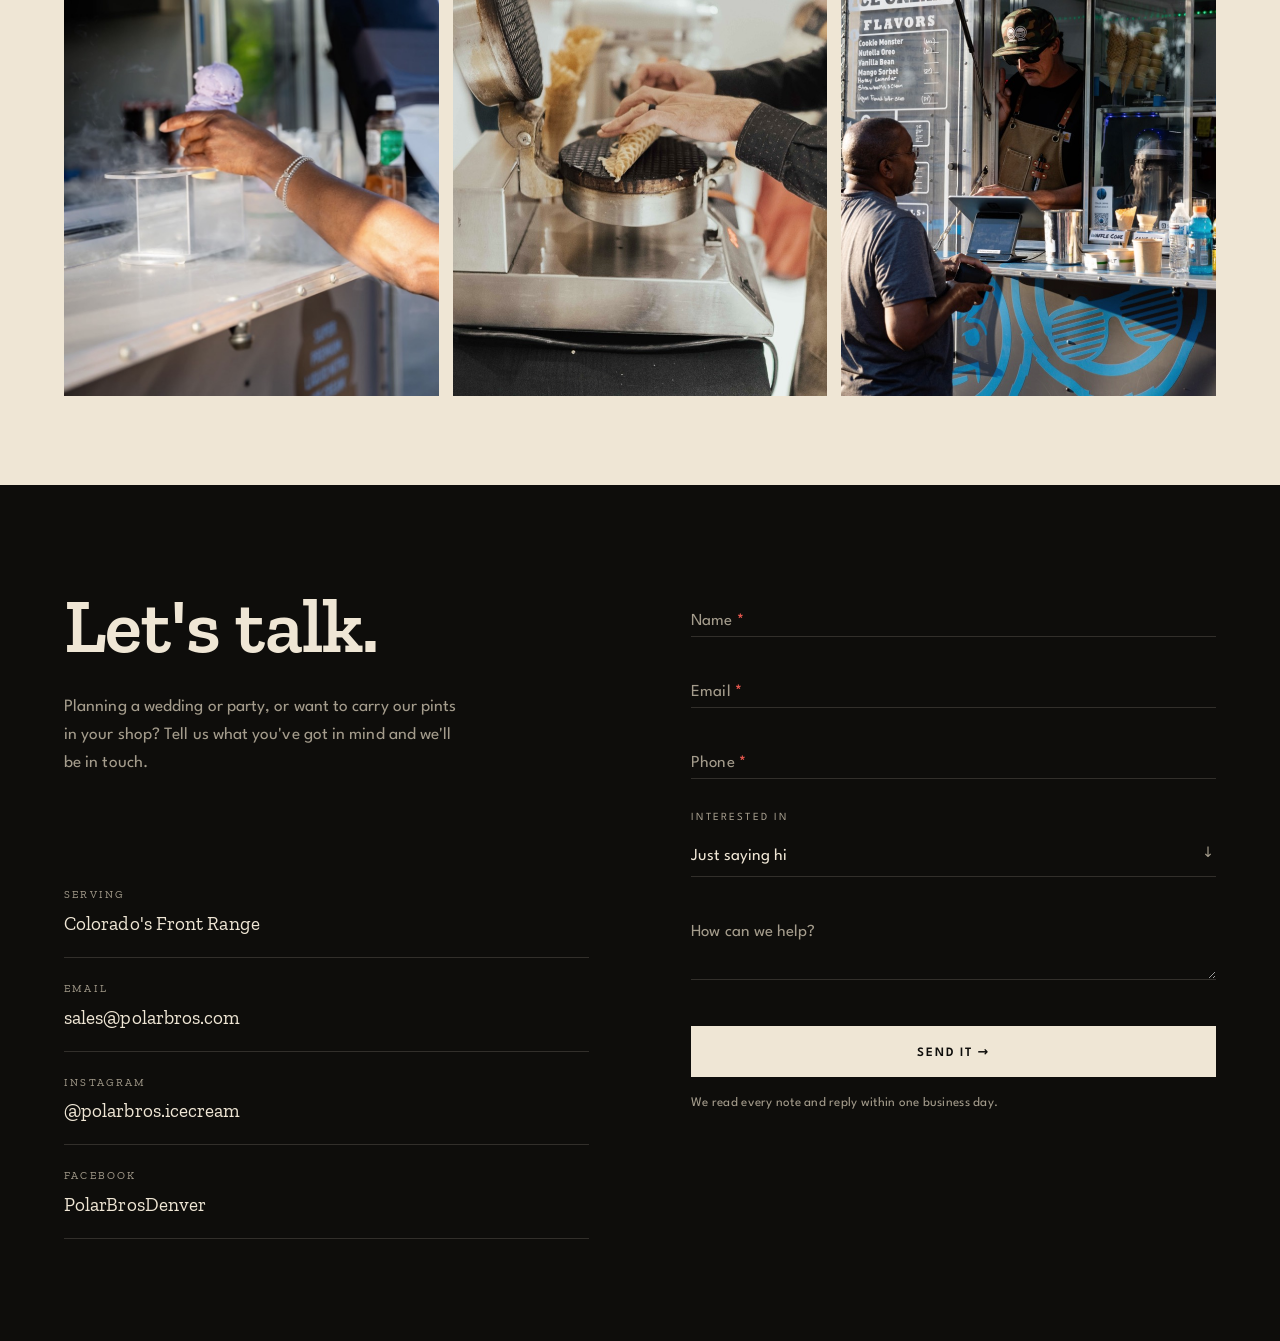
==== commit 78e2f25c: "Nav: swap Shop Pints button for Find Us; add Shop Pints to Find Us card - Nav buttons now Book Us · " ====
--- a/index.html
+++ b/index.html
@@ -67,16 +67,15 @@
         <a href="#story">Story</a>
         <a href="#process">Process</a>
         <a href="#offerings">Offerings</a>
-        <a href="map.html">Find Us</a>
         <a href="#chef">The Chef</a>
         <a href="https://wholesale.polarbros.com/" target="_blank" rel="noopener" class="nav__links-extra">Wholesale</a>
-        <a href="https://order.polarbros.com/" target="_blank" rel="noopener" class="nav__links-extra">Shop Pints</a>
+        <a href="map.html" class="nav__links-extra">Find Us</a>
       </nav>
 
       <div class="nav__cta">
         <a href="#contact" class="nav__book">Book Us</a>
         <a href="https://wholesale.polarbros.com/" target="_blank" rel="noopener" class="nav__buy">Wholesale</a>
-        <a href="https://order.polarbros.com/" target="_blank" rel="noopener" class="nav__shop">Shop Pints</a>
+        <a href="map.html" class="nav__find">Find Us</a>
       </div>
 
       <button class="nav__toggle" id="navToggle" aria-label="Toggle menu" aria-controls="navLinks" aria-expanded="false">
--- a/styles.css
+++ b/styles.css
@@ -129,7 +129,7 @@
 .nav__cta { display: flex; align-items: center; gap: 12px; }
 .nav__book,
 .nav__buy,
-.nav__shop {
+.nav__find {
   font-family: var(--sans); font-size: 0.76rem; font-weight: 600;
   letter-spacing: 0.14em; text-transform: uppercase;
   padding: 11px 20px; background: var(--cream); color: var(--black); white-space: nowrap;
@@ -137,13 +137,13 @@
 }
 .nav__book:hover,
 .nav__buy:hover,
-.nav__shop:hover { transform: translateY(-1px); background: var(--white); }
+.nav__find:hover { transform: translateY(-1px); background: var(--white); }
 .nav.scrolled .nav__book,
 .nav.scrolled .nav__buy,
-.nav.scrolled .nav__shop { background: var(--black); color: var(--cream); }
+.nav.scrolled .nav__find { background: var(--black); color: var(--cream); }
 .nav.scrolled .nav__book:hover,
 .nav.scrolled .nav__buy:hover,
-.nav.scrolled .nav__shop:hover { background: var(--near); }
+.nav.scrolled .nav__find:hover { background: var(--near); }
 
 .nav__toggle { display: none; flex-direction: column; gap: 6px; background: none; border: none; cursor: pointer; padding: 6px; }
 .nav__toggle span { width: 26px; height: 1.5px; background: currentColor; transition: 0.3s var(--ease); }
@@ -636,7 +636,7 @@
 
 /* Phones: Book Us is the headline button; Wholesale + Shop Pints move into the drawer. */
 @media (max-width: 760px) {
-  .nav__buy, .nav__shop { display: none; }
+  .nav__buy, .nav__find { display: none; }
   .nav__links .nav__links-extra { display: inline; }
 }
 @media (max-width: 400px) {
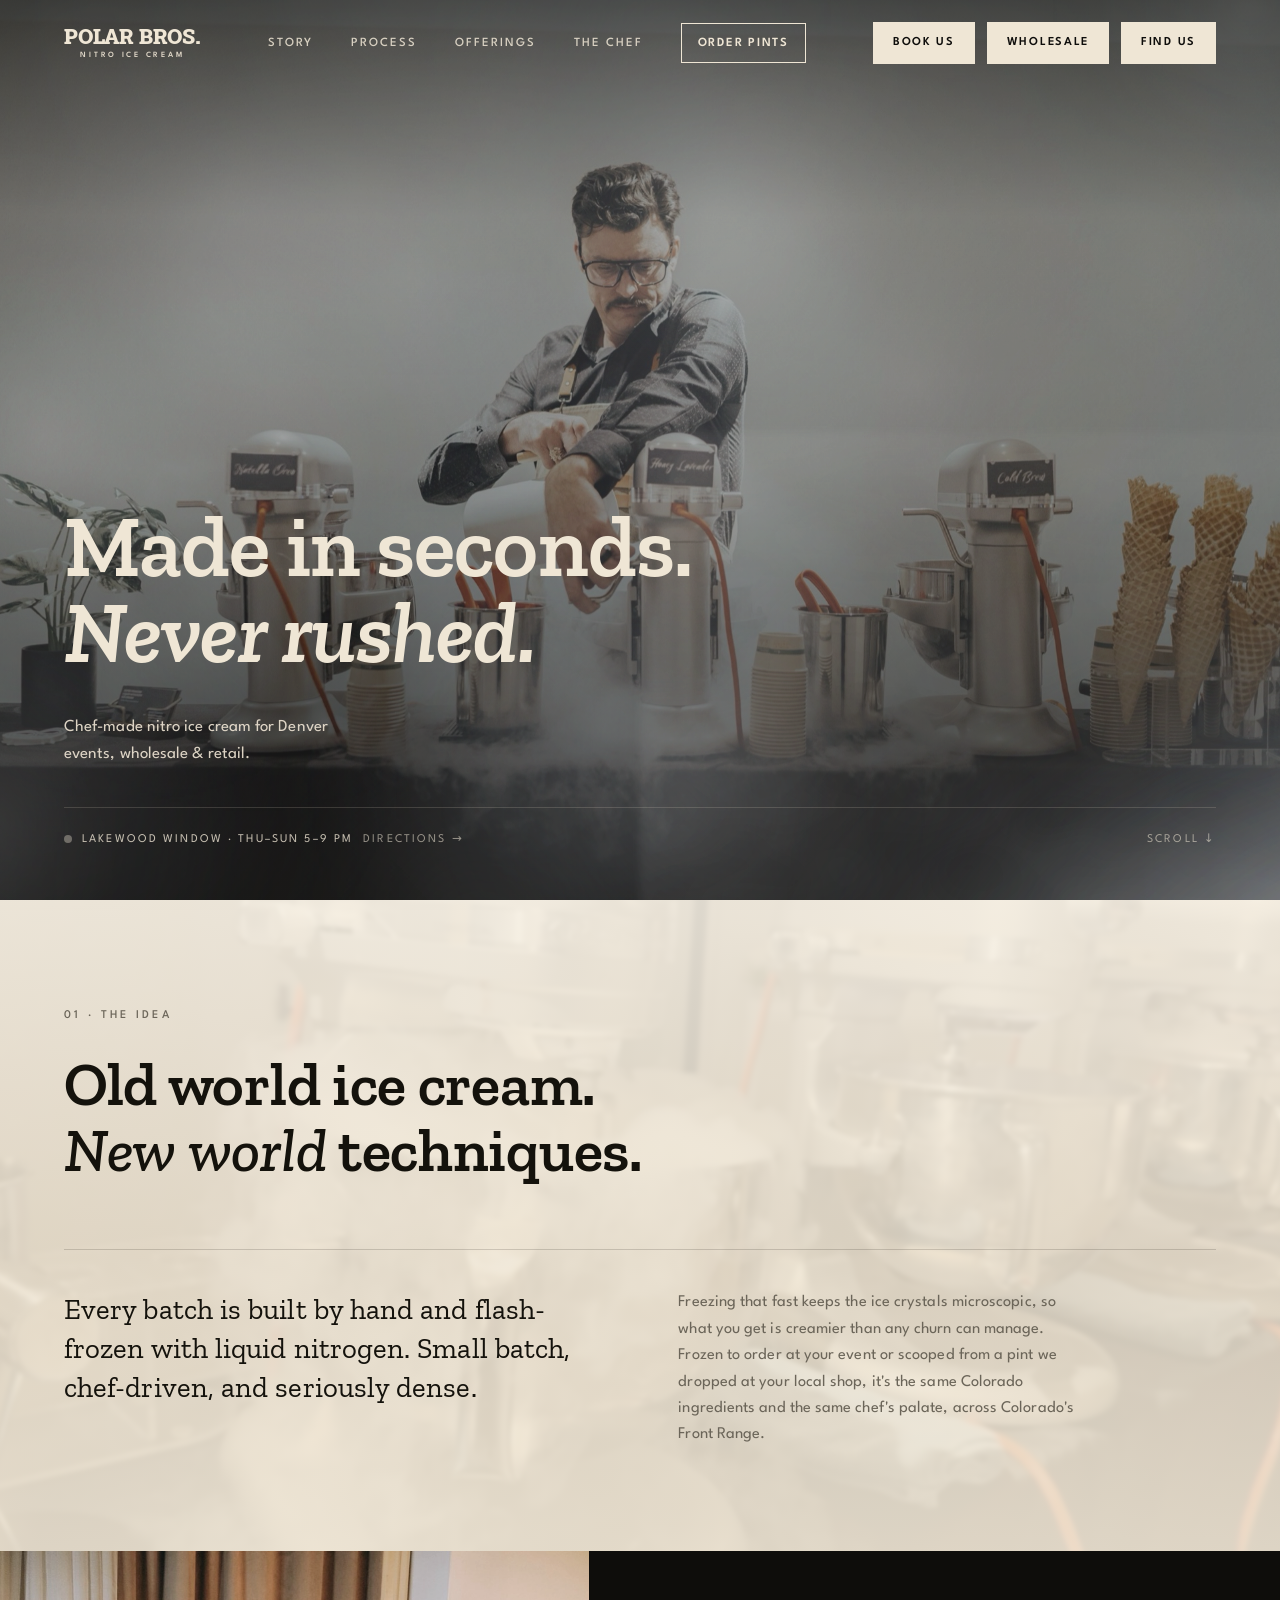
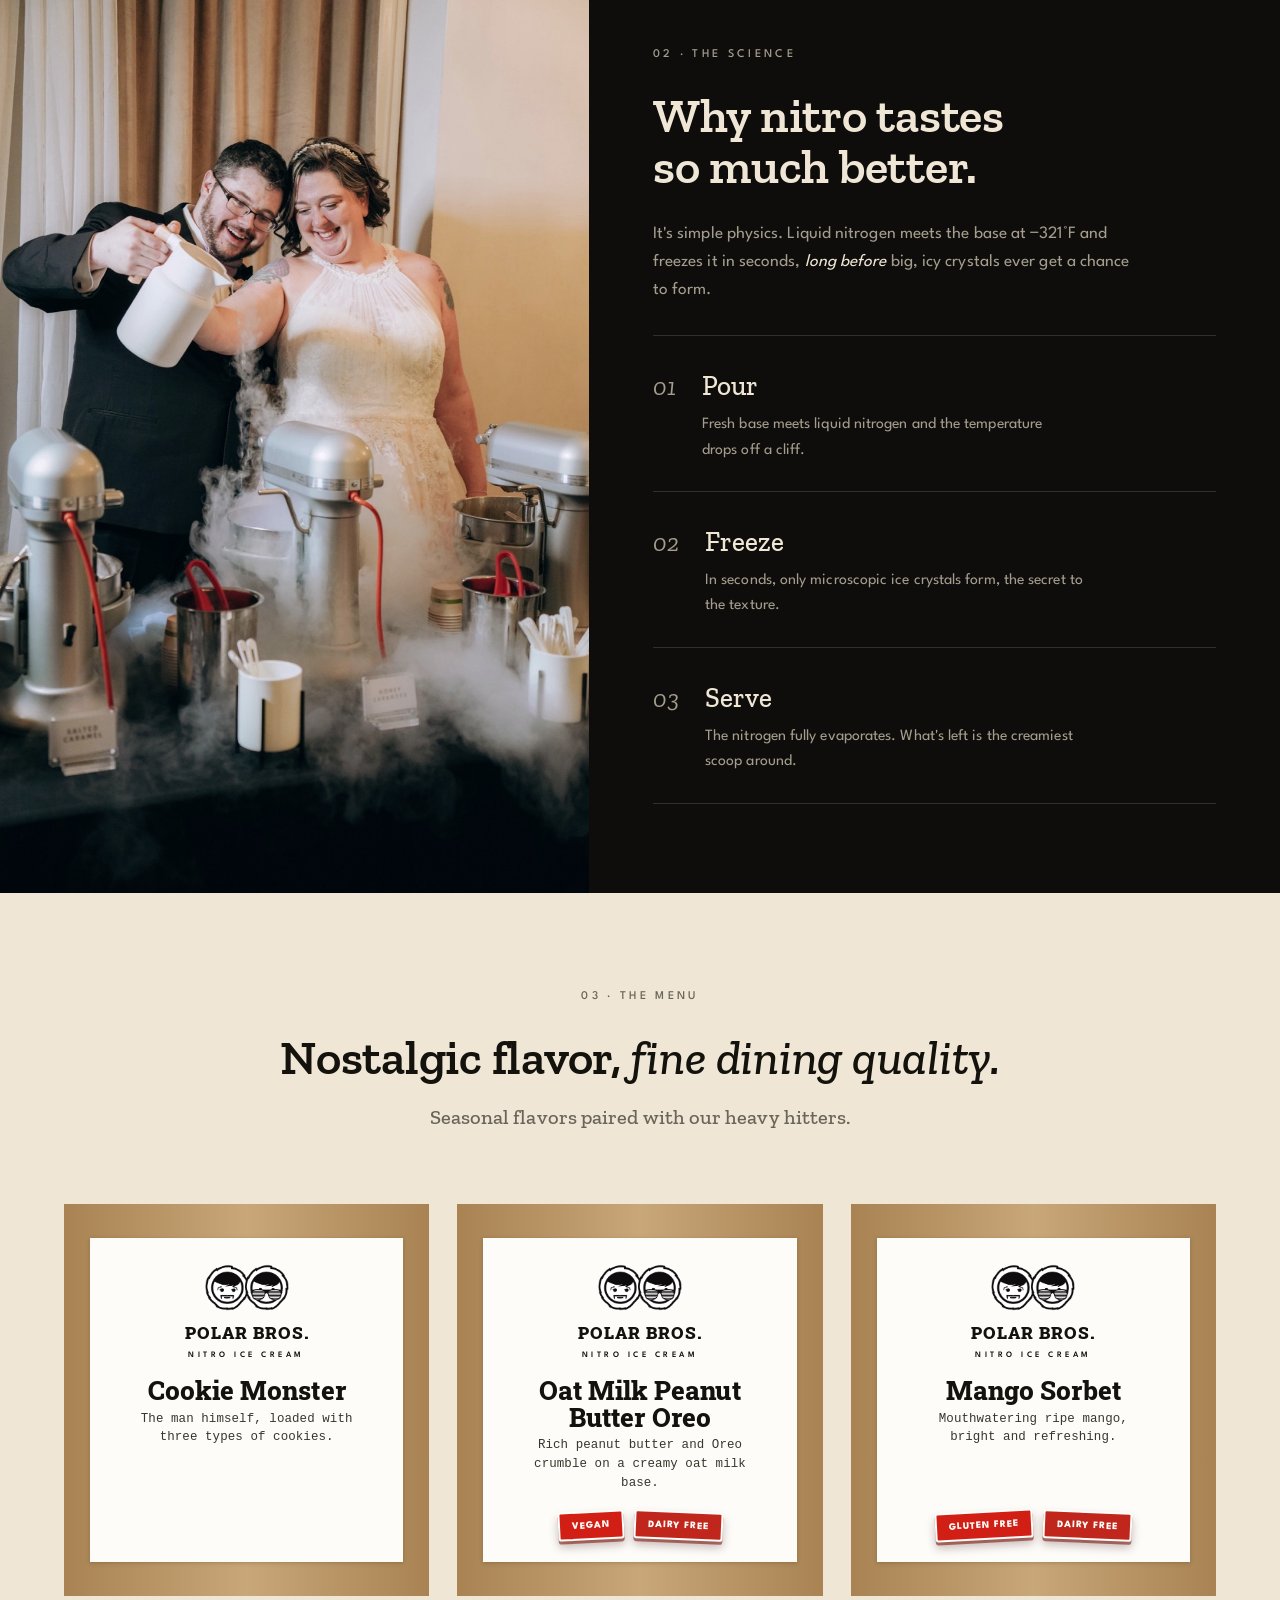
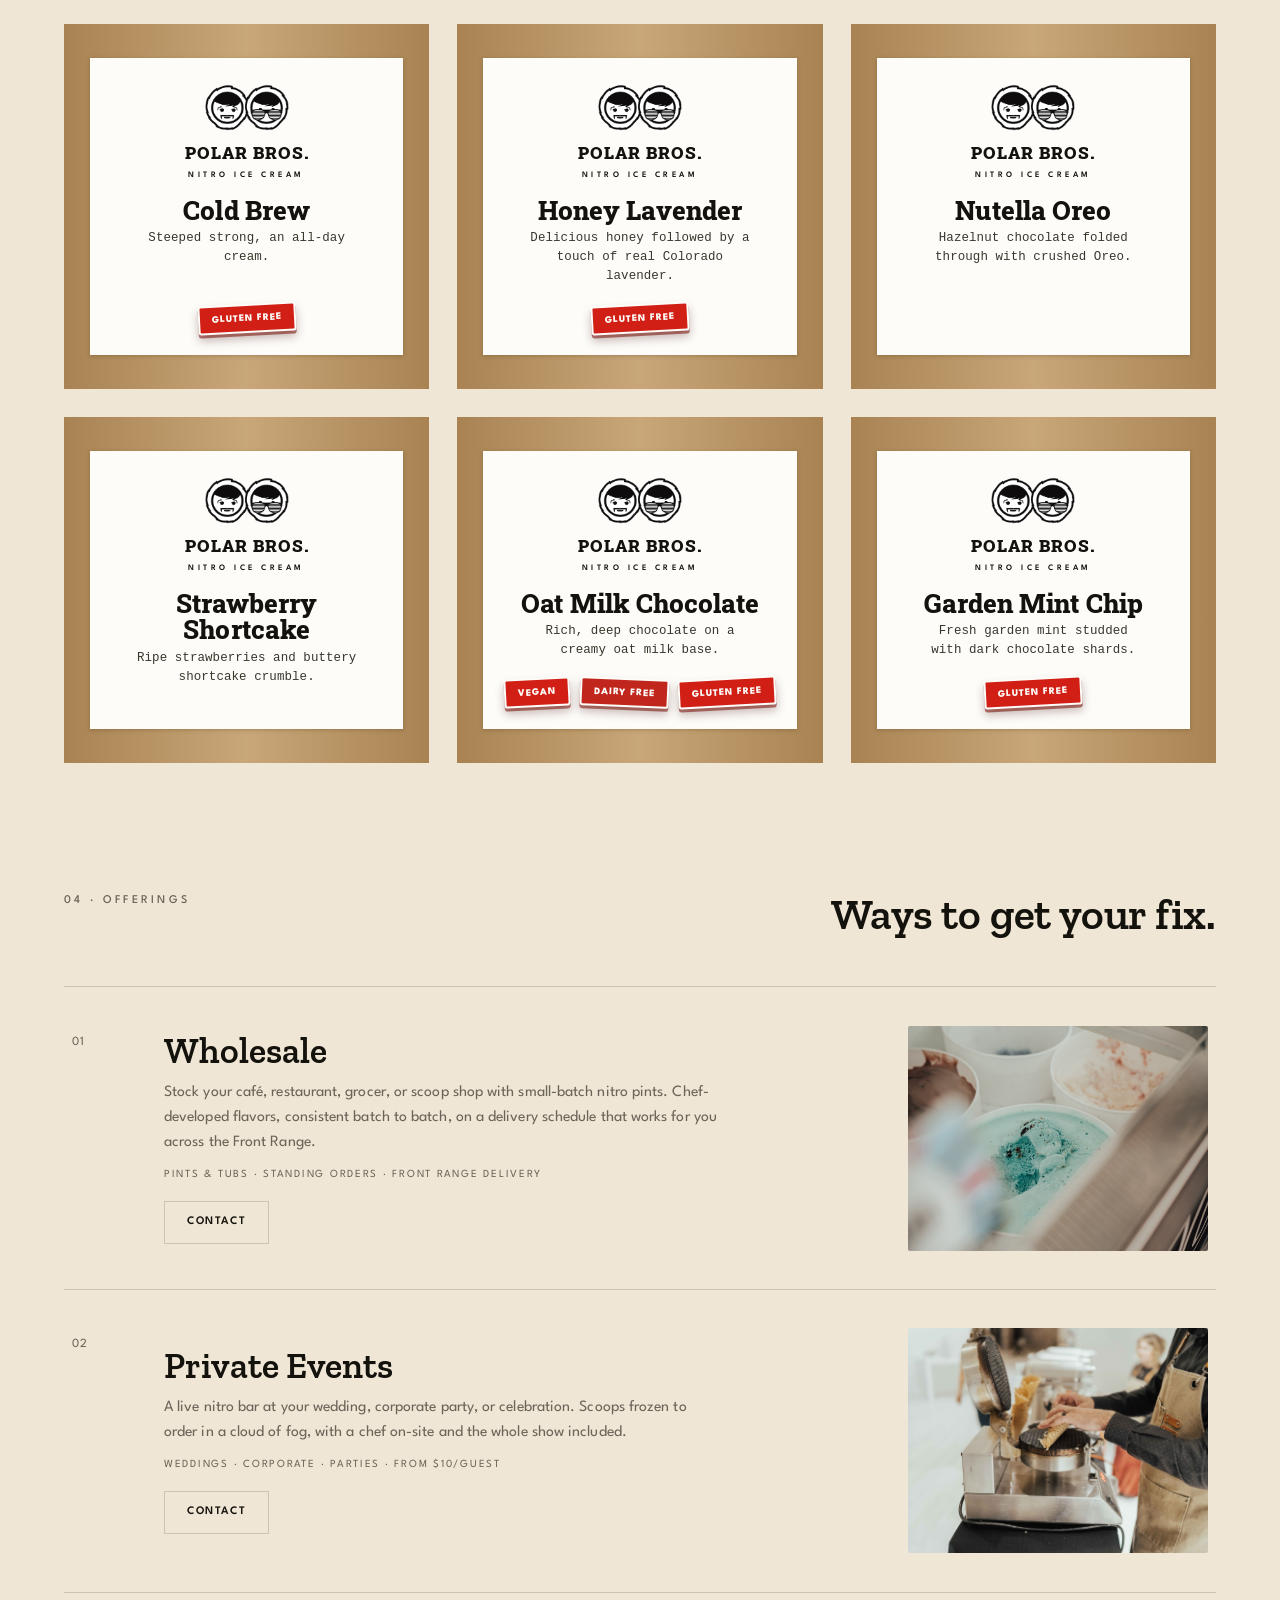
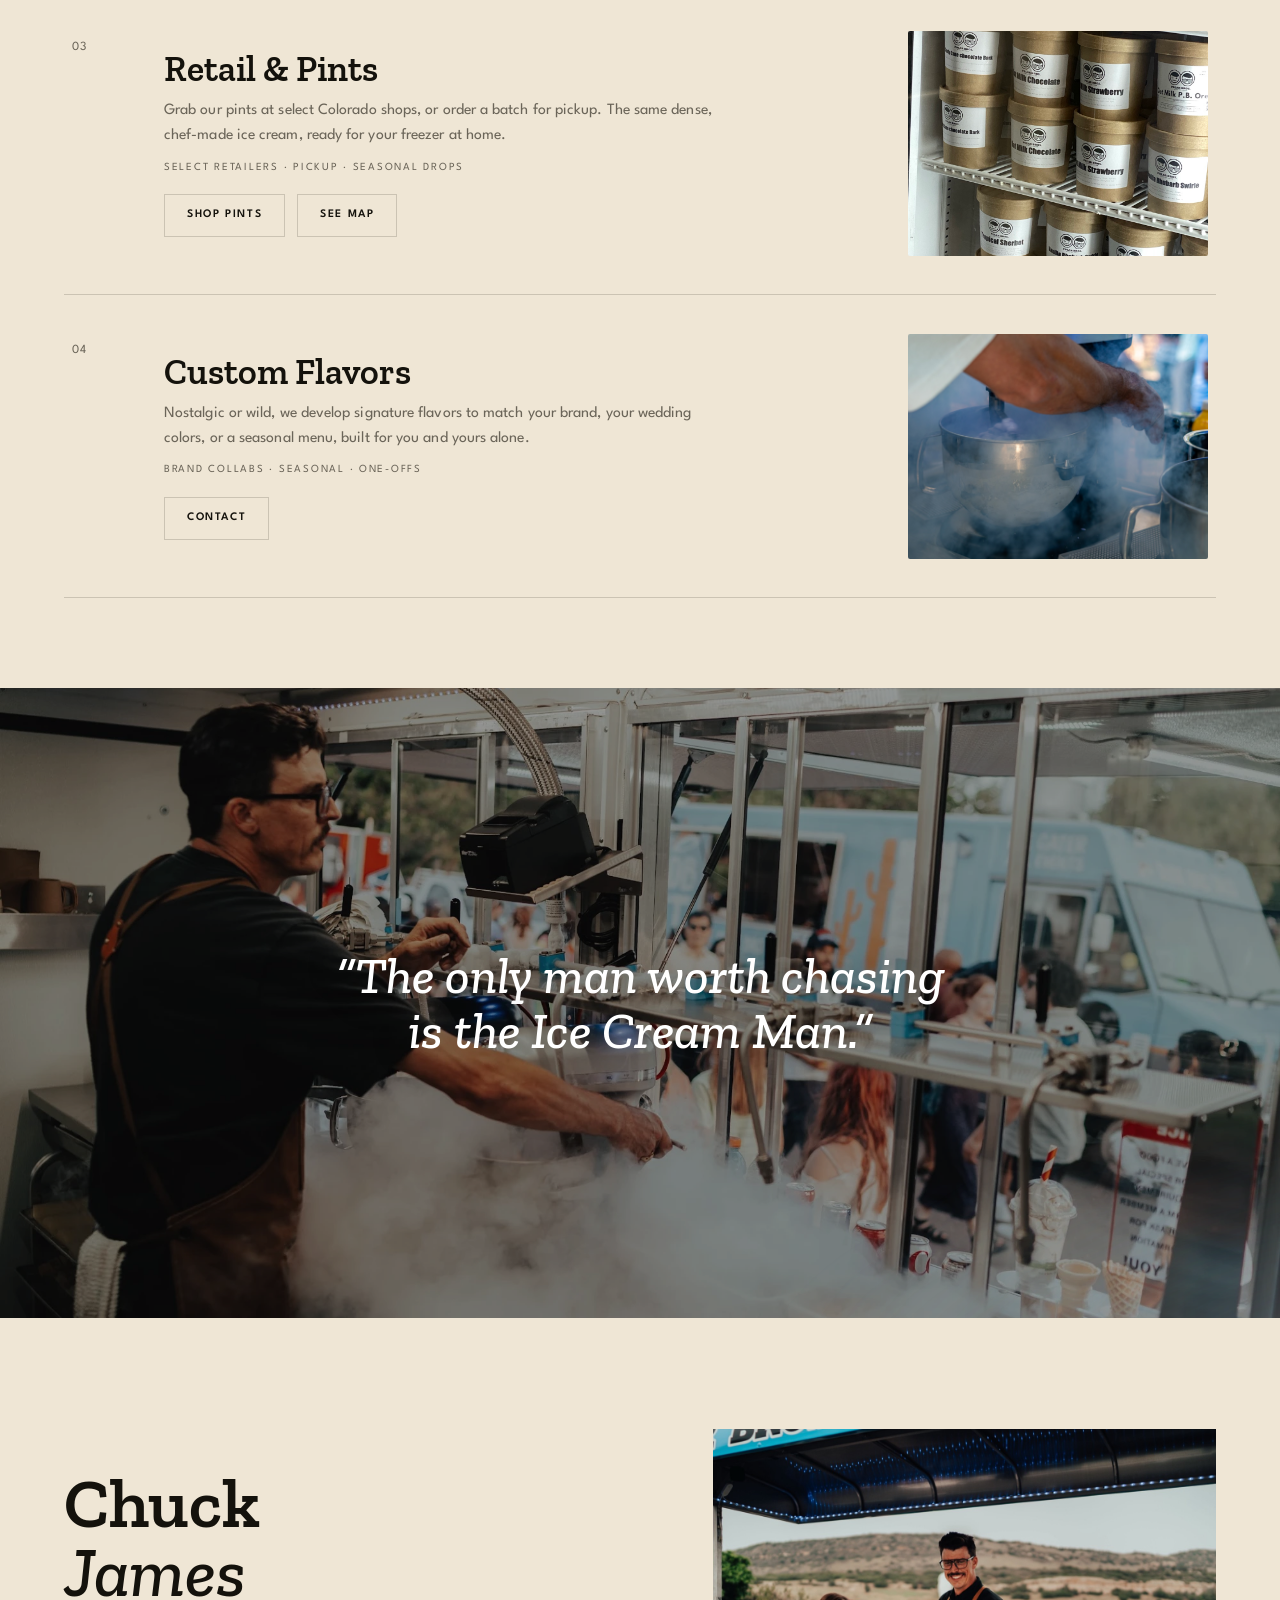
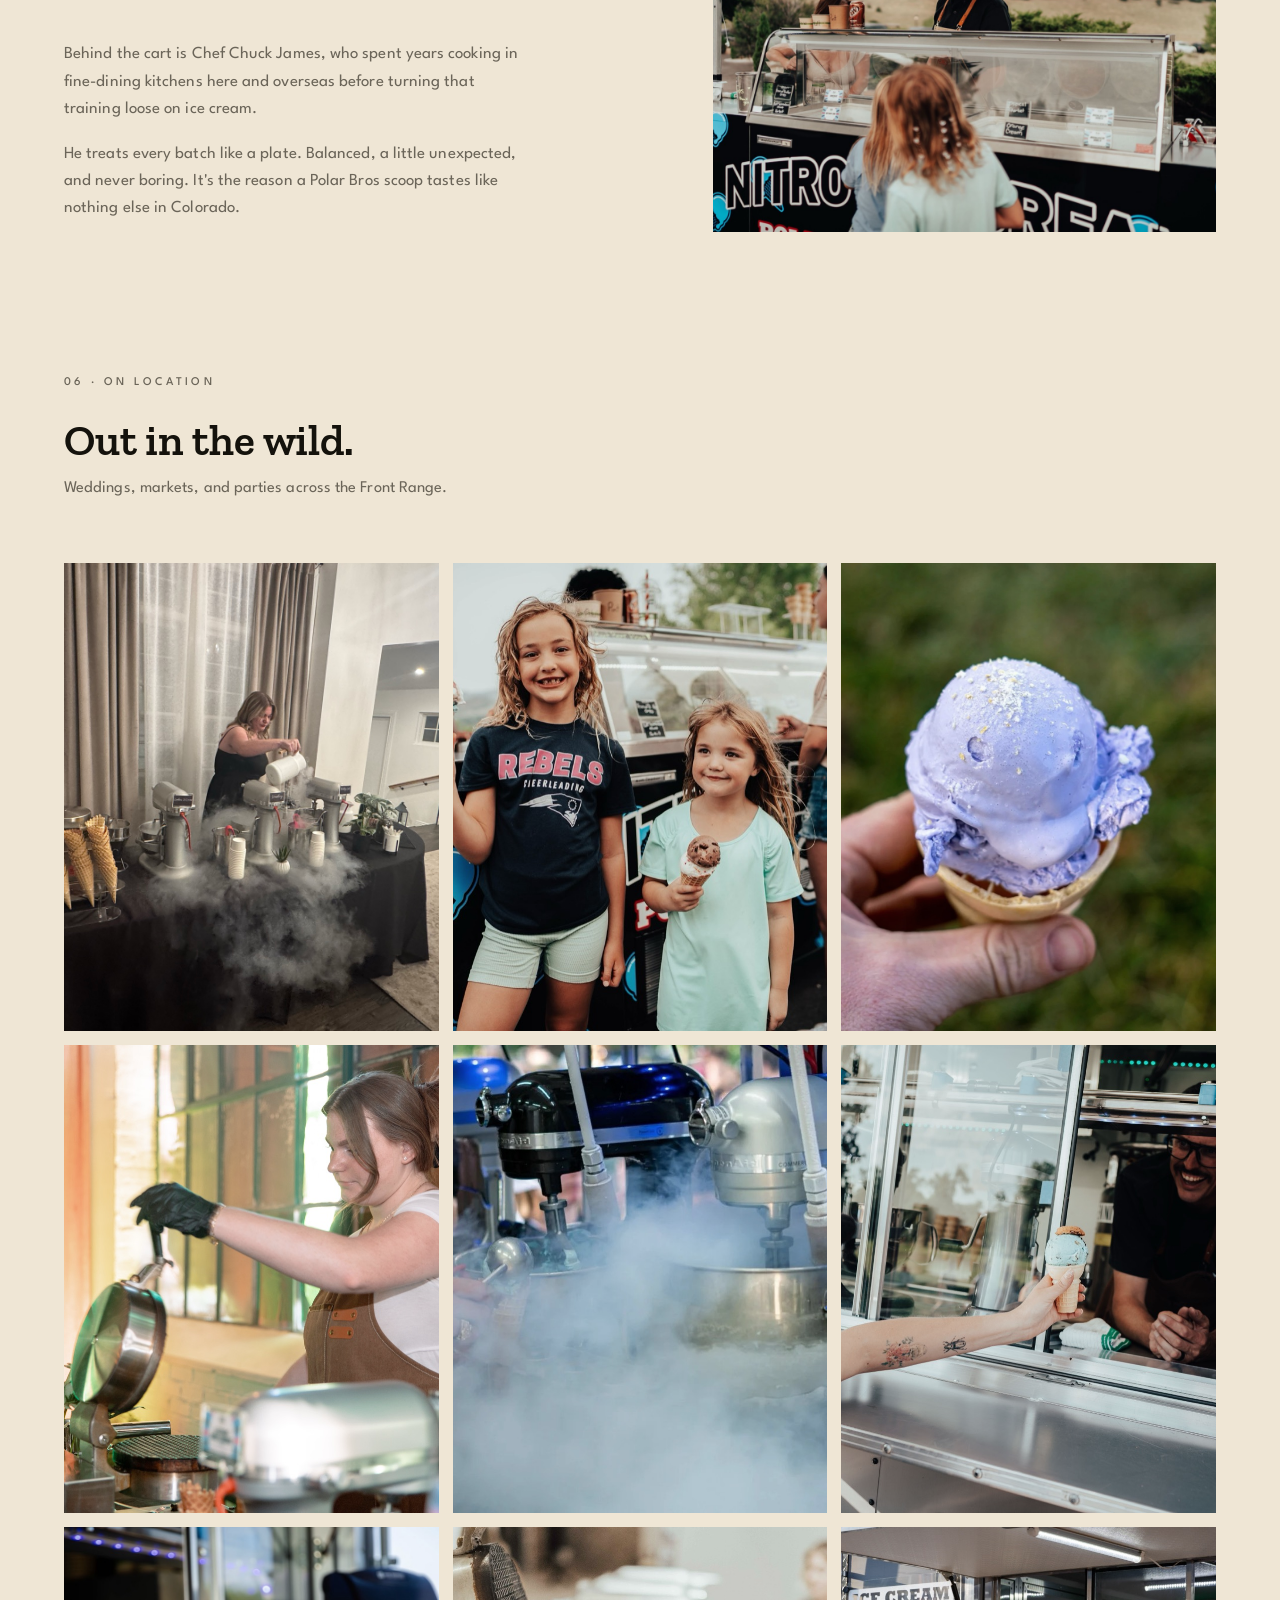
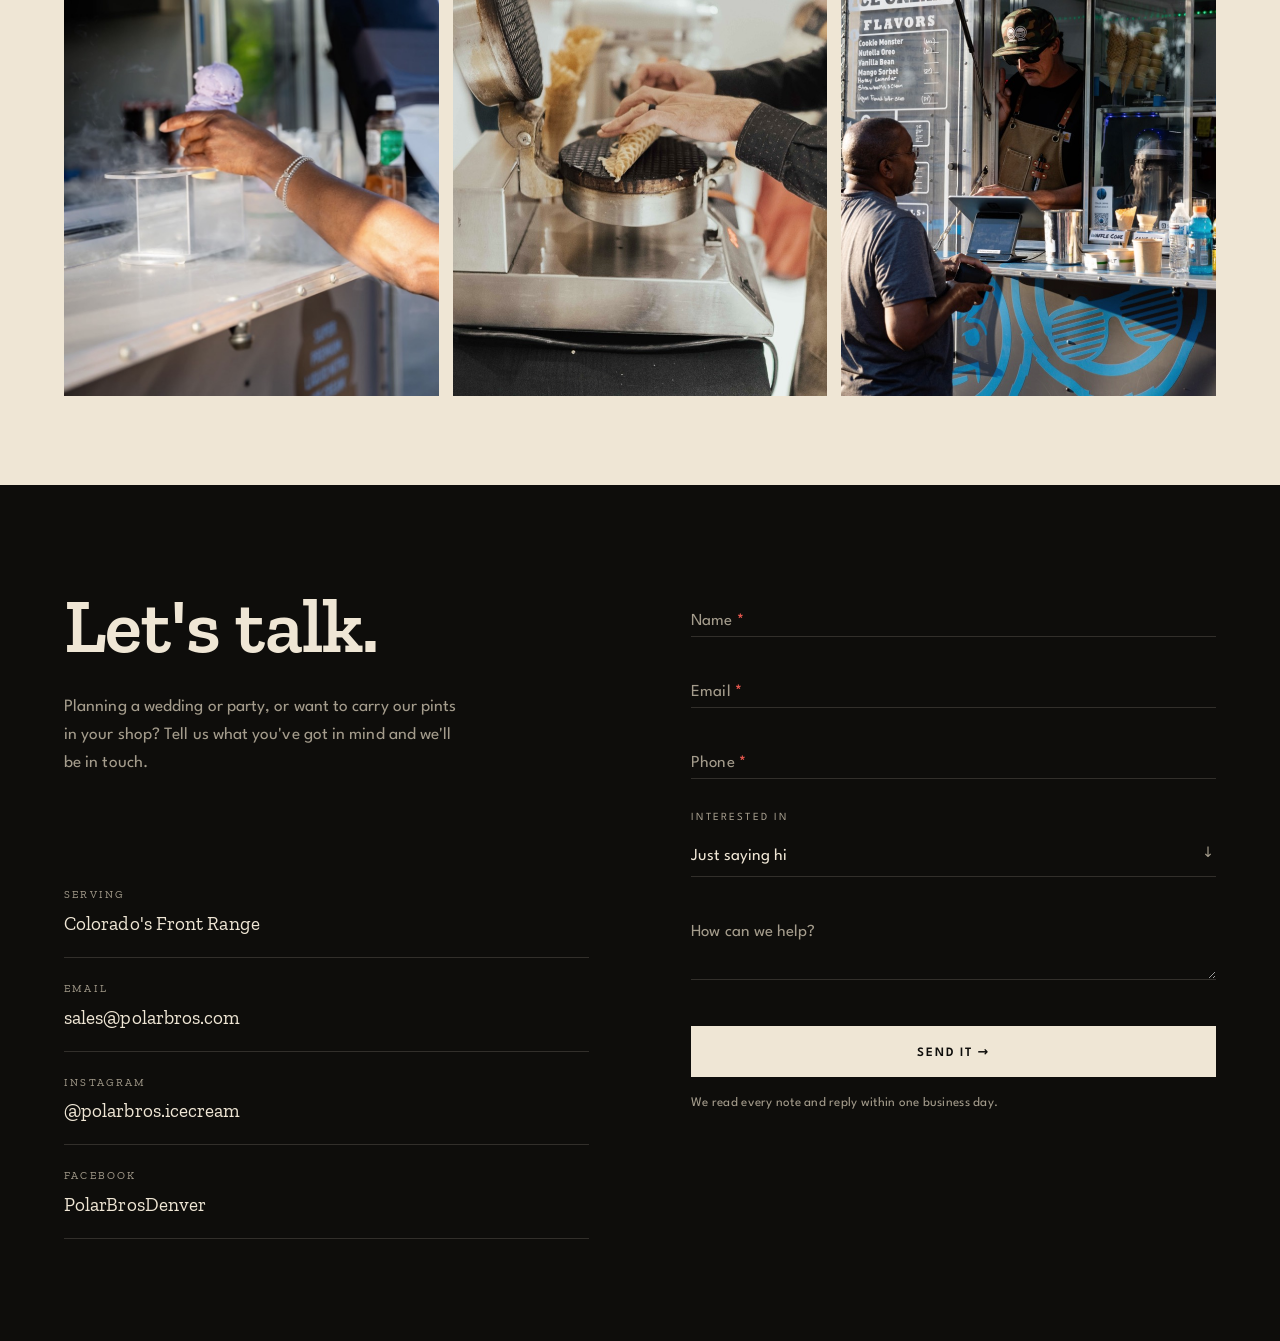
==== commit 502f5da0: "Add Order Pints button to nav menu (links to Square store) Co-Authored-By: Claude Opus 5.5 <noreply@" ====
--- a/index.html
+++ b/index.html
@@ -68,6 +68,7 @@
         <a href="#process">Process</a>
         <a href="#offerings">Offerings</a>
         <a href="#chef">The Chef</a>
+        <a href="https://order.polarbros.com/" target="_blank" rel="noopener" class="nav__order">Order Pints</a>
         <a href="https://wholesale.polarbros.com/" target="_blank" rel="noopener" class="nav__links-extra">Wholesale</a>
         <a href="map.html" class="nav__links-extra">Find Us</a>
       </nav>
--- a/styles.css
+++ b/styles.css
@@ -125,6 +125,14 @@
 }
 .nav__links a:hover { opacity: 1; }
 .nav__links a:hover::after { width: 100%; }
+.nav__links .nav__order {
+  border: 1px solid currentColor; padding: 9px 16px; margin: -10px 0; opacity: 1;
+  font-weight: 600; letter-spacing: 0.14em;
+  transition: background 0.3s var(--ease), color 0.3s var(--ease), transform 0.25s var(--ease);
+}
+.nav__links .nav__order::after { display: none; }
+.nav__links .nav__order:hover { background: var(--cream); color: var(--black); border-color: var(--cream); transform: translateY(-1px); }
+.nav.scrolled .nav__links .nav__order:hover { background: var(--black); color: var(--cream); border-color: var(--black); }
 
 .nav__cta { display: flex; align-items: center; gap: 12px; }
 .nav__book,
@@ -629,6 +637,8 @@
   }
   .nav__links.open { display: flex; transform: none; }
   .nav__links a { font-size: 1rem; }
+  .nav__links .nav__order { margin: 0; align-self: flex-start; }
+  .nav.scrolled .nav__links .nav__order:hover, .nav__links .nav__order:hover { background: var(--cream); color: var(--black); border-color: var(--cream); }
   .nav__toggle { display: flex; z-index: 101; margin-left: 18px; }
   .nav__toggle.active span:nth-child(1) { transform: translateY(4px) rotate(45deg); }
   .nav__toggle.active span:nth-child(2) { transform: translateY(-4px) rotate(-45deg); }
